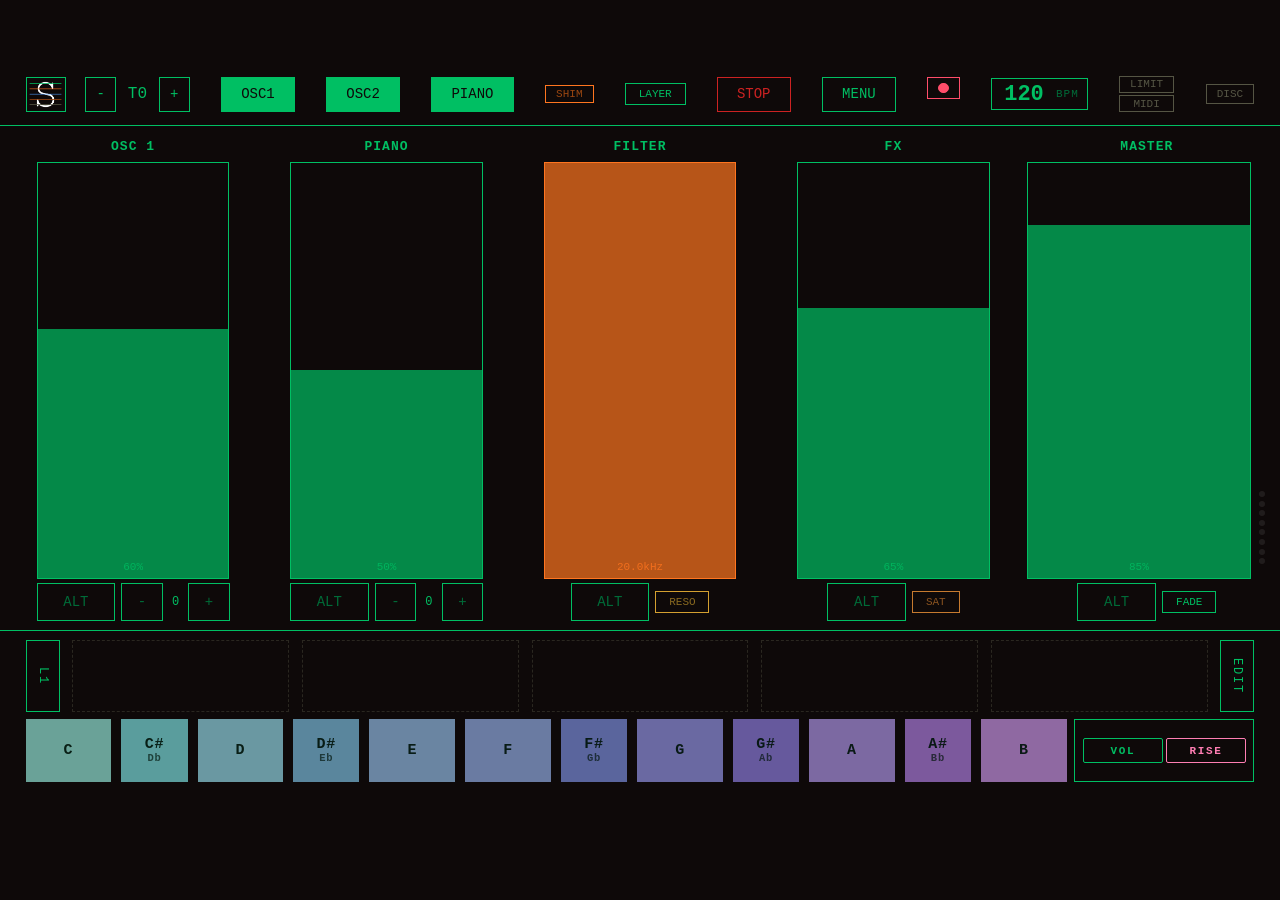
==== ui/index.html @ e4220923 "Code Review #8 marathon: stability, MIDI, LAYER, drone-rip, polish ~95% of the Code Review #8 punchl" ====
<!DOCTYPE html>
<html lang="en">
<head>
    <meta charset="UTF-8">
    <meta name="viewport" content="width=device-width, initial-scale=1.0, user-scalable=no, viewport-fit=cover">
    <title>Stave Synth</title>
    <link rel="icon" type="image/png" href="logo.png">
    <!-- PWA: install to home screen for fullscreen app-like launch -->
    <meta name="apple-mobile-web-app-capable" content="yes">
    <meta name="apple-mobile-web-app-status-bar-style" content="black-translucent">
    <meta name="mobile-web-app-capable" content="yes">
    <meta name="theme-color" content="#000000">
    <link rel="manifest" href="manifest.json">
    <link rel="apple-touch-icon" href="logo.png">
    <!-- Keep style.css and script.js cache-bust versions in sync -->
    <link rel="stylesheet" href="style.css?v=177">
</head>
<body>
    <div id="app">
        <!-- Top Bar -->
        <div id="top-bar">
            <div id="transpose-controls">
                <div class="ctrl-btn" id="logo-btn"></div>
                <button id="transpose-down" class="ctrl-btn">-</button>
                <span id="transpose-display">T0</span>
                <button id="transpose-up" class="ctrl-btn">+</button>
            </div>
            <button id="osc1-btn" class="ctrl-btn toggle-btn active">OSC1</button>
            <button id="osc2-btn" class="ctrl-btn toggle-btn active">OSC2</button>
            <button id="piano-btn" class="ctrl-btn toggle-btn active">PIANO</button>
            <div id="shim-frz-stack">
                <button id="shimmer-btn" class="ctrl-btn ctrl-btn-sm">SHIM</button>
                <button id="freeze-btn" class="ctrl-btn ctrl-btn-sm hidden">FRZ</button>
            </div>
            <button id="layer-btn" class="ctrl-btn ctrl-btn-sm">LAYER</button>
            <button id="panic-btn" class="ctrl-btn panic-btn">STOP</button>
            <button id="menu-btn" class="ctrl-btn">MENU</button>
            <div id="record-box">
                <button id="record-btn" class="ctrl-btn ctrl-btn-sm" title="Record master output">
                    <span class="rec-dot"></span>
                </button>
                <span id="rec-time" class="rec-time"></span>
            </div>
            <div id="tempo-box">
                <span id="bpm-val" title="Tap or drag vertically">120</span>
                <span class="tempo-unit">BPM</span>
            </div>
            <div id="limit-midi-stack">
                <div id="clip-indicator">LIMIT</div>
                <div id="midi-indicator">MIDI</div>
            </div>
            <div id="status-indicator" class="disconnected">DISC</div>
            <div id="output-menu" class="hidden"></div>
        </div>

        <!-- Fader Area -->
        <div id="fader-area">
            <div class="fader-column" data-id="0">
                <div class="fader-label">OSC 1</div>
                <div class="fader-track">
                    <div class="fader-fill"></div>
                    <div class="fader-value">60%</div>
                </div>
                <div class="fader-bottom-row">
                    <button class="alt-btn" data-id="0">ALT</button>
                    <div class="octave-controls" data-inst="pad">
                        <button class="oct-btn oct-down" data-inst="pad">-</button>
                        <span class="oct-display" data-inst="pad">0</span>
                        <button class="oct-btn oct-up" data-inst="pad">+</button>
                    </div>
                </div>
            </div>

            <div class="fader-column" data-id="1">
                <div class="fader-label">PIANO</div>
                <div class="fader-track">
                    <div class="fader-fill"></div>
                    <div class="fader-value">50%</div>
                </div>
                <div class="fader-bottom-row">
                    <button class="alt-btn" data-id="1">ALT</button>
                    <div class="octave-controls" data-inst="piano">
                        <button class="oct-btn oct-down" data-inst="piano">-</button>
                        <span class="oct-display" data-inst="piano">0</span>
                        <button class="oct-btn oct-up" data-inst="piano">+</button>
                    </div>
                </div>
            </div>

            <div class="fader-column" data-id="2">
                <div class="fader-label">FILTER</div>
                <div class="fader-track">
                    <div class="fader-fill"></div>
                    <div class="fader-value">20kHz</div>
                </div>
                <div class="fader-bottom-row">
                    <button class="alt-btn" data-id="2">ALT</button>
                    <button id="res-btn" class="ctrl-btn ctrl-btn-sm">RESO</button>
                    <button id="shim-oct-btn" class="ctrl-btn ctrl-btn-sm hidden">+12</button>
                </div>
            </div>

            <div class="fader-column" data-id="3">
                <div class="fader-label">FX</div>
                <div class="fader-track">
                    <div class="fader-fill"></div>
                    <div class="fader-value">65%</div>
                </div>
                <div class="fader-bottom-row">
                    <button class="alt-btn" data-id="3">ALT</button>
                    <button id="sat-btn" class="ctrl-btn ctrl-btn-sm">SAT</button>
                </div>
            </div>

            <div class="fader-column" data-id="4">
                <div class="fader-label">MASTER</div>
                <div class="fader-row">
                    <div class="fader-track">
                        <div class="fader-fill"></div>
                        <div class="fader-value">85%</div>
                    </div>
                    <div class="level-dots">
                        <div class="level-dot" data-dot="7"></div>
                        <div class="level-dot" data-dot="6"></div>
                        <div class="level-dot" data-dot="5"></div>
                        <div class="level-dot" data-dot="4"></div>
                        <div class="level-dot" data-dot="3"></div>
                        <div class="level-dot" data-dot="2"></div>
                        <div class="level-dot" data-dot="1"></div>
                        <div class="level-dot" data-dot="0"></div>
                    </div>
                </div>
                <div class="fader-bottom-row">
                    <button class="alt-btn" data-id="4">ALT</button>
                    <button id="fade-btn" class="ctrl-btn ctrl-btn-sm">FADE</button>
                </div>
            </div>
        </div>

        <!-- LAYER (split) panel — folds down over the preset row when LAYER btn pressed -->
        <div id="layer-panel" class="layer-panel hidden">
            <div class="layer-panel-header">
                <button id="layer-enable-btn" class="ctrl-btn ctrl-btn-sm layer-enable-btn">LAYER ON</button>
                <span class="layer-help">Tap LEARN then play a key to set that source's nearest edge. Drag bar edges to set range. Drag center to move whole range. xfade slider widens the soft tail.</span>
                <button id="layer-reset-btn" class="ctrl-btn ctrl-btn-sm">RESET</button>
            </div>
            <div class="layer-keyboard-row">
                <div id="layer-ruler" class="layer-ruler"></div>
                <div id="layer-live" class="layer-live"></div>
            </div>
            <div id="layer-bars">
                <!-- 4 source bars injected by script.js -->
            </div>
        </div>

        <!-- Preset Area -->
        <div id="preset-area">
            <div class="preset-row">
                <button id="preset-layer-btn" class="ctrl-btn">L1</button>
                <button class="preset-btn empty" data-pos="0" data-slot="0" style="--preset-color: #00D4AA"><span class="preset-label"></span></button>
                <button class="preset-btn empty" data-pos="1" data-slot="1" style="--preset-color: #FFB020"><span class="preset-label"></span></button>
                <button class="preset-btn empty" data-pos="2" data-slot="2" style="--preset-color: #B06EFF"><span class="preset-label"></span></button>
                <button class="preset-btn empty" data-pos="3" data-slot="3" style="--preset-color: #FF4D6A"><span class="preset-label"></span></button>
                <button class="preset-btn empty" data-pos="4" data-slot="4" style="--preset-color: #4D9EFF"><span class="preset-label"></span></button>
                <button id="preset-edit-btn" class="ctrl-btn">EDIT</button>
            </div>
            <div id="macro-row" class="hidden">
                <button id="macro-layer-btn" class="ctrl-btn">A</button>
                <div class="macro-slot" data-macro="0" style="--macro-color: #00D4AA">
                    <div class="macro-fill"></div>
                    <span class="macro-label">MACRO 1</span>
                    <span class="macro-count">0</span>
                    <button class="macro-bipolar-btn" title="Toggle bipolar">↔</button>
                </div>
                <div class="macro-slot" data-macro="1" style="--macro-color: #FFB020">
                    <div class="macro-fill"></div>
                    <span class="macro-label">MACRO 2</span>
                    <span class="macro-count">0</span>
                    <button class="macro-bipolar-btn" title="Toggle bipolar">↔</button>
                </div>
                <div class="macro-slot" data-macro="2" style="--macro-color: #B06EFF">
                    <div class="macro-fill"></div>
                    <span class="macro-label">MACRO 3</span>
                    <span class="macro-count">0</span>
                    <button class="macro-bipolar-btn" title="Toggle bipolar">↔</button>
                </div>
                <div class="macro-slot" data-macro="3" style="--macro-color: #FF4D6A">
                    <div class="macro-fill"></div>
                    <span class="macro-label">MACRO 4</span>
                    <span class="macro-count">0</span>
                    <button class="macro-bipolar-btn" title="Toggle bipolar">↔</button>
                </div>
                <button id="macro-clear-btn" class="ctrl-btn">CLEAR</button>
                <button id="macro-edit-btn" class="ctrl-btn">EDIT</button>
            </div>
            <div id="pad-player">
                <div class="pad-keys">
                    <!-- Cool gradient: pastel teal → blue → purple across the octave. -->
                    <button class="pad-key" data-note="60" style="--key-hue: 170"><span class="pk-main">C</span></button>
                    <button class="pad-key sharp" data-note="61" style="--key-hue: 180"><span class="pk-main">C#</span><span class="pk-alt">Db</span></button>
                    <button class="pad-key" data-note="62" style="--key-hue: 190"><span class="pk-main">D</span></button>
                    <button class="pad-key sharp" data-note="63" style="--key-hue: 200"><span class="pk-main">D#</span><span class="pk-alt">Eb</span></button>
                    <button class="pad-key" data-note="64" style="--key-hue: 210"><span class="pk-main">E</span></button>
                    <button class="pad-key" data-note="65" style="--key-hue: 220"><span class="pk-main">F</span></button>
                    <button class="pad-key sharp" data-note="66" style="--key-hue: 230"><span class="pk-main">F#</span><span class="pk-alt">Gb</span></button>
                    <button class="pad-key" data-note="67" style="--key-hue: 240"><span class="pk-main">G</span></button>
                    <button class="pad-key sharp" data-note="68" style="--key-hue: 250"><span class="pk-main">G#</span><span class="pk-alt">Ab</span></button>
                    <button class="pad-key" data-note="69" style="--key-hue: 260"><span class="pk-main">A</span></button>
                    <button class="pad-key sharp" data-note="70" style="--key-hue: 270"><span class="pk-main">A#</span><span class="pk-alt">Bb</span></button>
                    <button class="pad-key" data-note="71" style="--key-hue: 280"><span class="pk-main">B</span></button>
                </div>
                <div class="pad-vol-wrap" data-state="buttons">
                    <div class="pad-vol-buttons">
                        <button class="pad-mode-btn" data-mode="vol">VOL</button>
                        <button class="pad-mode-btn pad-rise-btn" data-mode="rise">RISE</button>
                    </div>
                    <div class="pad-vol-view pad-vol-only">
                        <button class="pad-mode-back" data-back="vol" title="Back">×</button>
                        <span class="pad-vol-label">VOL</span>
                        <input type="range" id="pad-vol" min="0" max="100" value="100">
                    </div>
                    <div class="pad-vol-view pad-rise-only">
                        <button class="pad-mode-back" data-back="rise" title="Back">×</button>
                        <span class="pad-vol-label pad-rise-label">RISE</span>
                        <input type="range" id="pad-rise-secs" min="10" max="150" value="50">
                        <span class="pad-rise-value">5.0s</span>
                    </div>
                </div>
            </div>
        </div>

        <!-- Preset action popup (rename/rearrange/delete/cancel) -->
        <div id="preset-action-popup" class="hidden">
            <button class="preset-action" data-action="rename">RENAME</button>
            <button class="preset-action" data-action="rearrange">REARRANGE</button>
            <button class="preset-action" data-action="delete">DELETE</button>
            <button class="preset-action" data-action="cancel">CANCEL</button>
        </div>

        <!-- Label picker modal: on-screen keyboard with predictive text -->
        <div id="label-picker-modal" class="hidden">
            <div id="label-picker-box">
                <div class="label-picker-header">
                    RENAME PRESET
                    <button id="label-picker-close" class="ctrl-btn">X</button>
                </div>
                <div id="label-input-display">
                    <span id="label-input-text"></span><span id="label-input-caret">_</span>
                </div>
                <div id="label-suggestions"></div>
                <div id="label-keyboard">
                    <div class="kb-row kb-row-num">
                        <button class="kb-key" data-key="1">1</button>
                        <button class="kb-key" data-key="2">2</button>
                        <button class="kb-key" data-key="3">3</button>
                        <button class="kb-key" data-key="4">4</button>
                        <button class="kb-key" data-key="5">5</button>
                        <button class="kb-key" data-key="6">6</button>
                        <button class="kb-key" data-key="7">7</button>
                        <button class="kb-key" data-key="8">8</button>
                        <button class="kb-key" data-key="9">9</button>
                        <button class="kb-key" data-key="0">0</button>
                    </div>
                    <div class="kb-row">
                        <button class="kb-key" data-key="Q">Q</button>
                        <button class="kb-key" data-key="W">W</button>
                        <button class="kb-key" data-key="E">E</button>
                        <button class="kb-key" data-key="R">R</button>
                        <button class="kb-key" data-key="T">T</button>
                        <button class="kb-key" data-key="Y">Y</button>
                        <button class="kb-key" data-key="U">U</button>
                        <button class="kb-key" data-key="I">I</button>
                        <button class="kb-key" data-key="O">O</button>
                        <button class="kb-key" data-key="P">P</button>
                    </div>
                    <div class="kb-row kb-row-home">
                        <button class="kb-key" data-key="A">A</button>
                        <button class="kb-key" data-key="S">S</button>
                        <button class="kb-key" data-key="D">D</button>
                        <button class="kb-key" data-key="F">F</button>
                        <button class="kb-key" data-key="G">G</button>
                        <button class="kb-key" data-key="H">H</button>
                        <button class="kb-key" data-key="J">J</button>
                        <button class="kb-key" data-key="K">K</button>
                        <button class="kb-key" data-key="L">L</button>
                    </div>
                    <div class="kb-row">
                        <button class="kb-key" data-key="Z">Z</button>
                        <button class="kb-key" data-key="X">X</button>
                        <button class="kb-key" data-key="C">C</button>
                        <button class="kb-key" data-key="V">V</button>
                        <button class="kb-key" data-key="B">B</button>
                        <button class="kb-key" data-key="N">N</button>
                        <button class="kb-key" data-key="M">M</button>
                        <button class="kb-key kb-wide" data-action="backspace">&larr;</button>
                    </div>
                    <div class="kb-row kb-row-bottom">
                        <button class="kb-key kb-wide" data-action="clear">CLEAR</button>
                        <button class="kb-key kb-space" data-key=" ">SPACE</button>
                        <button class="kb-key kb-wide kb-done" data-action="done">DONE</button>
                    </div>
                </div>
            </div>
        </div>

        <!-- Settings Modal -->
        <div id="settings-modal" class="hidden">
            <div id="settings-box">
                <div id="settings-header">
                    <button class="settings-tab active" data-tab="osc">OSC</button>
                    <button class="settings-tab" data-tab="reverb">REVERB</button>
                    <button class="settings-tab" data-tab="motion">MOTION</button>
                    <button class="settings-tab" data-tab="instrument">PIANO/ORGAN</button>
                    <button class="settings-tab" data-tab="record">RECORD</button>
                    <button class="settings-tab" data-tab="global">GLOBAL</button>
                    <button class="settings-tab" data-tab="bank">BANK</button>
                    <button id="settings-close" class="ctrl-btn">X</button>
                </div>
                <div id="settings-content">
                    <!-- BANK Tab — setlist save/recall (renamed from LINK) -->
                    <div class="settings-panel" data-panel="bank">
                        <div class="setting-section">SETLIST</div>
                        <div class="help-text">Save the current 10-preset bank as a named setlist. Loading replaces all 10 preset slots with the setlist's saved bank.</div>
                        <div class="setting-row setlist-row">
                            <select id="setlist-select" class="setting-select compact-select"></select>
                            <input type="text" id="setlist-name" class="setlist-name-input" maxlength="24" placeholder="Setlist name…">
                            <button id="setlist-save-btn" class="ctrl-btn">SAVE</button>
                            <button id="setlist-load-btn" class="ctrl-btn">LOAD</button>
                        </div>
                    </div>

                    <!-- OSC Tab — two columns (OSC 1 / OSC 2), mirrors MOTION's layout -->
                    <div class="settings-panel active" data-panel="osc">
                        <div class="osc-title-bar">
                            <div class="osc-title-side osc-title-left">OSC 1</div>
                            <label class="osc-link-pill-wrap" title="Link OSC 2 to OSC 1">
                                <input type="checkbox" class="setting-checkbox" data-section="synth_pad" data-param="osc_levels_linked">
                                <span class="osc-link-pill"><span class="link-word">LINK</span></span>
                            </label>
                            <div class="osc-title-side osc-title-right">OSC 2</div>
                        </div>
                        <div class="osc-dual">
                            <div class="osc-col">
                                <div class="setting-section">TONE</div>
                                <div class="setting-row">
                                    <span class="setting-label">Trim</span>
                                    <input type="range" class="setting-slider" data-section="synth_pad" data-param="osc1_max" min="0" max="100" value="100">
                                    <span class="setting-value">100%</span>
                                </div>
                                <div class="setting-row">
                                    <span class="setting-label">Wave</span>
                                    <select class="setting-select" data-section="synth_pad" data-param="osc1_waveform">
                                        <option value="sine" selected>Sine</option>
                                        <option value="square">Square</option>
                                        <option value="saw">Sawtooth</option>
                                        <option value="triangle">Triangle</option>
                                        <option value="saturated">Saturated</option>
                                    </select>
                                </div>
                                <div class="setting-row">
                                    <span class="setting-label">Pan</span>
                                    <input type="range" class="setting-slider" data-section="synth_pad" data-param="osc1_pan" min="-100" max="100" value="0">
                                    <span class="setting-value">C</span>
                                </div>

                                <div class="setting-section">ENVELOPE</div>
                                <div class="adsr-block">
                                    <svg class="adsr-curve" viewBox="0 0 200 60" preserveAspectRatio="none">
                                        <polyline id="adsr-path-osc1" points="0,60 40,2 80,15 140,15 200,60" />
                                    </svg>
                                    <div class="knob-row knob-row-tight">
                                        <div class="knob">
                                            <div class="knob-label">ATTACK</div>
                                            <div class="knob-dial"><div class="knob-indicator"></div></div>
                                            <input type="range" class="setting-slider knob-slider" data-section="synth_pad" data-param="adsr_osc1.attack_ms" min="0" max="1000" value="200">
                                            <span class="setting-value">200ms</span>
                                        </div>
                                        <div class="knob">
                                            <div class="knob-label">DECAY</div>
                                            <div class="knob-dial"><div class="knob-indicator"></div></div>
                                            <input type="range" class="setting-slider knob-slider" data-section="synth_pad" data-param="adsr_osc1.decay_ms" min="0" max="2000" value="1500">
                                            <span class="setting-value">1500ms</span>
                                        </div>
                                        <div class="knob">
                                            <div class="knob-label">SUSTAIN</div>
                                            <div class="knob-dial"><div class="knob-indicator"></div></div>
                                            <input type="range" class="setting-slider knob-slider" data-section="synth_pad" data-param="adsr_osc1.sustain_percent" min="0" max="100" value="80">
                                            <span class="setting-value">80%</span>
                                        </div>
                                        <div class="knob">
                                            <div class="knob-label">RELEASE</div>
                                            <div class="knob-dial"><div class="knob-indicator"></div></div>
                                            <input type="range" class="setting-slider knob-slider" data-section="synth_pad" data-param="adsr_osc1.release_ms" min="0" max="3000" value="500">
                                            <span class="setting-value">500ms</span>
                                        </div>
                                    </div>
                                </div>

                                <div class="setting-section">FILTER</div>
                                <div class="setting-row setting-row-checkbox">
                                    <label class="setting-checkbox-label">
                                        <input type="checkbox" class="setting-checkbox" data-section="synth_pad" data-param="osc1_filter_enabled" checked>
                                        <span>Use shared filter (LINK tab)</span>
                                    </label>
                                </div>
                                <div class="setting-row indep-filter-row" id="osc1-indep-filter" style="display:none">
                                    <span class="setting-label">Cutoff (Hz)</span>
                                    <input type="range" class="setting-slider" data-section="synth_pad" data-param="osc1_indep_cutoff" min="0" max="1000" value="1000" data-hz-min="20" data-hz-max="20000">
                                    <span class="setting-value">20kHz</span>
                                </div>

                                <div class="setting-section">REVERB</div>
                                <div class="setting-row">
                                    <span class="setting-label">Send</span>
                                    <input type="range" class="setting-slider" data-section="synth_pad" data-param="osc1_reverb_send" min="0" max="100" value="100">
                                    <span class="setting-value">100%</span>
                                </div>
                                <div class="setting-row setting-row-checkbox">
                                    <label class="setting-checkbox-label">
                                        <input type="checkbox" class="setting-checkbox" data-section="synth_pad" data-param="osc1_fx_bypass">
                                        <span>FX Bypass</span>
                                    </label>
                                </div>

                                <div class="setting-section lfo-recv-section">LFO RECV</div>
                                <div class="setting-row setting-row-checkbox">
                                    <label class="setting-checkbox-label">
                                        <input type="checkbox" class="setting-checkbox" data-section="synth_pad" data-param="osc1_recv_lfo1" checked>
                                        <span>← LFO 1</span>
                                    </label>
                                </div>
                                <div class="setting-row setting-row-checkbox">
                                    <label class="setting-checkbox-label">
                                        <input type="checkbox" class="setting-checkbox" data-section="synth_pad" data-param="osc1_recv_lfo2" checked>
                                        <span>← LFO 2</span>
                                    </label>
                                </div>
                            </div>

                            <div class="osc-col">
                                <div class="setting-section">TONE</div>
                                <div class="setting-row">
                                    <span class="setting-label">Trim</span>
                                    <input type="range" class="setting-slider" data-section="synth_pad" data-param="osc2_max" min="0" max="100" value="100">
                                    <span class="setting-value">100%</span>
                                </div>
                                <div class="setting-row">
                                    <span class="setting-label">Wave</span>
                                    <select class="setting-select" data-section="synth_pad" data-param="osc2_waveform">
                                        <option value="sine">Sine</option>
                                        <option value="square" selected>Square</option>
                                        <option value="saw">Sawtooth</option>
                                        <option value="triangle">Triangle</option>
                                        <option value="saturated">Saturated</option>
                                    </select>
                                </div>
                                <div class="setting-row">
                                    <span class="setting-label">Pan</span>
                                    <input type="range" class="setting-slider" data-section="synth_pad" data-param="osc2_pan" min="-100" max="100" value="0">
                                    <span class="setting-value">C</span>
                                </div>

                                <div class="setting-section">ENVELOPE</div>
                                <div class="adsr-block">
                                    <svg class="adsr-curve" viewBox="0 0 200 60" preserveAspectRatio="none">
                                        <polyline id="adsr-path-osc2" points="0,60 40,2 80,15 140,15 200,60" />
                                    </svg>
                                    <div class="knob-row knob-row-tight">
                                        <div class="knob">
                                            <div class="knob-label">ATTACK</div>
                                            <div class="knob-dial"><div class="knob-indicator"></div></div>
                                            <input type="range" class="setting-slider knob-slider" data-section="synth_pad" data-param="adsr_osc2.attack_ms" min="0" max="1000" value="200">
                                            <span class="setting-value">200ms</span>
                                        </div>
                                        <div class="knob">
                                            <div class="knob-label">DECAY</div>
                                            <div class="knob-dial"><div class="knob-indicator"></div></div>
                                            <input type="range" class="setting-slider knob-slider" data-section="synth_pad" data-param="adsr_osc2.decay_ms" min="0" max="2000" value="1500">
                                            <span class="setting-value">1500ms</span>
                                        </div>
                                        <div class="knob">
                                            <div class="knob-label">SUSTAIN</div>
                                            <div class="knob-dial"><div class="knob-indicator"></div></div>
                                            <input type="range" class="setting-slider knob-slider" data-section="synth_pad" data-param="adsr_osc2.sustain_percent" min="0" max="100" value="80">
                                            <span class="setting-value">80%</span>
                                        </div>
                                        <div class="knob">
                                            <div class="knob-label">RELEASE</div>
                                            <div class="knob-dial"><div class="knob-indicator"></div></div>
                                            <input type="range" class="setting-slider knob-slider" data-section="synth_pad" data-param="adsr_osc2.release_ms" min="0" max="3000" value="500">
                                            <span class="setting-value">500ms</span>
                                        </div>
                                    </div>
                                </div>

                                <div class="setting-section">FILTER</div>
                                <div class="setting-row setting-row-checkbox">
                                    <label class="setting-checkbox-label">
                                        <input type="checkbox" class="setting-checkbox" data-section="synth_pad" data-param="osc2_filter_enabled" checked>
                                        <span>Use shared filter (LINK tab)</span>
                                    </label>
                                </div>
                                <div class="setting-row indep-filter-row" id="osc2-indep-filter" style="display:none">
                                    <span class="setting-label">Cutoff (Hz)</span>
                                    <input type="range" class="setting-slider" data-section="synth_pad" data-param="osc2_indep_cutoff" min="0" max="1000" value="1000" data-hz-min="20" data-hz-max="20000">
                                    <span class="setting-value">20kHz</span>
                                </div>

                                <div class="setting-section">REVERB</div>
                                <div class="setting-row">
                                    <span class="setting-label">Send</span>
                                    <input type="range" class="setting-slider" data-section="synth_pad" data-param="osc2_reverb_send" min="0" max="100" value="100">
                                    <span class="setting-value">100%</span>
                                </div>
                                <div class="setting-row setting-row-checkbox">
                                    <label class="setting-checkbox-label">
                                        <input type="checkbox" class="setting-checkbox" data-section="synth_pad" data-param="osc2_fx_bypass">
                                        <span>FX Bypass</span>
                                    </label>
                                </div>

                                <div class="setting-section lfo-recv-section">LFO RECV</div>
                                <div class="setting-row setting-row-checkbox">
                                    <label class="setting-checkbox-label">
                                        <input type="checkbox" class="setting-checkbox" data-section="synth_pad" data-param="osc2_recv_lfo1" checked>
                                        <span>← LFO 1</span>
                                    </label>
                                </div>
                                <div class="setting-row setting-row-checkbox">
                                    <label class="setting-checkbox-label">
                                        <input type="checkbox" class="setting-checkbox" data-section="synth_pad" data-param="osc2_recv_lfo2" checked>
                                        <span>← LFO 2</span>
                                    </label>
                                </div>
                            </div>
                        </div>

                        <!-- Compact shared strip — both OSCs receive these. -->
                        <div class="osc-shared-strip">
                            <div class="shared-block">
                                <div class="shared-label">UNISON</div>
                                <div class="shared-row">
                                    <span class="shared-mini">V</span>
                                    <input type="range" class="setting-slider mini-slider" data-section="synth_pad" data-param="unison_voices" min="1" max="5" value="1">
                                    <span class="setting-value mini-val">3</span>
                                    <span class="shared-mini">D</span>
                                    <input type="range" class="setting-slider mini-slider" data-section="synth_pad" data-param="unison_detune" min="0" max="100" value="50">
                                    <span class="setting-value mini-val">0.05</span>
                                </div>
                            </div>
                            <div class="shared-block">
                                <div class="shared-label">STEREO</div>
                                <div class="shared-row">
                                    <label class="setting-checkbox-label">
                                        <input type="checkbox" class="setting-checkbox" data-section="synth_pad" data-param="osc_hard_pan">
                                        <span>WIDE</span>
                                    </label>
                                    <span class="shared-mini">Haas</span>
                                    <select class="setting-select compact-select" data-section="synth_pad" data-param="haas_delay_ms">
                                        <option value="15">15</option>
                                        <option value="20" selected>20</option>
                                        <option value="40">40</option>
                                    </select>
                                </div>
                            </div>
                            <div class="shared-block shared-filter-block">
                                <div class="shared-label">SHARED FILTER</div>
                                <div class="shared-row">
                                    <select class="setting-select compact-select" data-section="synth_pad" data-param="filter_slope">
                                        <option value="12" selected>12dB</option>
                                        <option value="24">24dB</option>
                                    </select>
                                    <div class="lh-stack">
                                        <div class="lh-track">
                                            <span class="lh-tag lh-tag-l">L</span>
                                            <input type="range" class="setting-slider lh-slider lh-l" data-section="synth_pad" data-param="filter_range_min" min="0" max="1000" value="500" data-hz-min="20" data-hz-max="2000">
                                            <span class="setting-value mini-val lh-val">150</span>
                                        </div>
                                        <div class="lh-track">
                                            <span class="lh-tag lh-tag-h">H</span>
                                            <input type="range" class="setting-slider lh-slider lh-h" data-section="synth_pad" data-param="filter_range_max" min="0" max="1000" value="1000" data-hz-min="1000" data-hz-max="20000">
                                            <span class="setting-value mini-val lh-val">20kHz</span>
                                        </div>
                                    </div>
                                </div>
                            </div>
                        </div>
                    </div>

                    <!-- Instrument Tab — combined PIANO + ORGAN with subtabs -->
                    <div class="settings-panel" data-panel="instrument">
                        <div class="instrument-subtab-strip">
                            <button class="instrument-subtab-btn active" data-subtab="piano">PIANO</button>
                            <button class="instrument-subtab-btn" data-subtab="organ">ORGAN</button>
                        </div>
                        <div class="instrument-subpanel active" data-subpanel="piano">
                        <div class="setting-section">PIANO</div>
                        <div class="setting-row sound-voicing-row">
                            <span class="setting-label sv-label">Soundfont</span>
                            <select class="setting-select sv-select" data-section="piano" data-param="soundfont" id="piano-soundfont-select">
                                <!-- populated from soundfonts_available on state load -->
                            </select>
                            <span class="setting-label sv-label">Voicing</span>
                            <select class="setting-select sv-select" data-section="piano" data-param="voicing">
                                <option value="acoustic">Acoustic</option>
                                <option value="bright">Bright</option>
                                <option value="mellow">Mellow</option>
                                <option value="warm">Warm</option>
                                <option value="dark">Dark</option>
                                <option value="vintage">Vintage</option>
                                <option value="stage">Stage</option>
                            </select>
                        </div>
                        <div class="setting-section">EQ &amp; COMPRESSOR</div>
                        <div class="setting-row">
                            <span class="setting-label">Low Cut (Hz)</span>
                            <input type="range" class="setting-slider" data-section="piano" data-param="filter_lowcut_hz" min="0" max="1000" value="0" data-hz-min="20" data-hz-max="2000">
                            <span class="setting-value">20Hz</span>
                        </div>
                        <div class="setting-row">
                            <span class="setting-label">High Cut (Hz)</span>
                            <input type="range" class="setting-slider" data-section="piano" data-param="filter_highcut_hz" min="0" max="1000" value="1000" data-hz-min="200" data-hz-max="20000">
                            <span class="setting-value">20kHz</span>
                        </div>
                        <!-- Graphic EQ (left) + Compressor (right). 3 editable bands expose
                             body/mud/presence; band 4 (air shelf) is locked to voicing. -->
                        <div class="piano-eq-comp-wrap">
                            <div class="piano-geq-col">
                                <div class="piano-geq-header">
                                    <div class="eq-node-selector">
                                        <button type="button" class="eq-node-pill active" data-node="0">1</button>
                                        <button type="button" class="eq-node-pill" data-node="1">2</button>
                                        <button type="button" class="eq-node-pill" data-node="2">3</button>
                                        <button type="button" class="eq-node-pill" data-node="3">4</button>
                                    </div>
                                    <button type="button" class="eq-reset-btn" id="piano-eq-reset" title="Reset all 4 bands to flat defaults (100Hz / 1kHz / 4kHz / 10kHz)">RESET</button>
                                </div>
                                <svg id="piano-eq-graph" class="piano-eq-graph" viewBox="0 0 400 160" preserveAspectRatio="none">
                                    <g class="geq-grid"></g>
                                    <path class="geq-curve" d=""></path>
                                    <g class="geq-nodes"></g>
                                </svg>
                                <!-- Shared FREQ/GAIN/Q knob triplet. Only the row
                                     for the selected node is displayed. -->
                                <div class="piano-eq-knob-group" data-band-group="0">
                                    <div class="knob-row knob-row-tight">
                                        <div class="knob">
                                            <div class="knob-label">FREQ</div>
                                            <div class="knob-dial"><div class="knob-indicator"></div></div>
                                            <input type="range" class="setting-slider knob-slider" data-section="piano" data-param="eq_band0_freq" min="0" max="1000" value="233" data-hz-min="20" data-hz-max="20000">
                                            <span class="setting-value">100Hz</span>
                                        </div>
                                        <div class="knob">
                                            <div class="knob-label">GAIN</div>
                                            <div class="knob-dial"><div class="knob-indicator"></div></div>
                                            <input type="range" class="setting-slider knob-slider" data-section="piano" data-param="eq_band0_gain" min="-120" max="120" value="0">
                                            <span class="setting-value">0dB</span>
                                        </div>
                                        <div class="knob">
                                            <div class="knob-label">Q</div>
                                            <div class="knob-dial"><div class="knob-indicator"></div></div>
                                            <input type="range" class="setting-slider knob-slider" data-section="piano" data-param="eq_band0_q" min="0.2" max="4" step="0.1" value="0.8">
                                            <span class="setting-value">0.8</span>
                                        </div>
                                    </div>
                                </div>
                                <div class="piano-eq-knob-group" data-band-group="1" style="display:none">
                                    <div class="knob-row knob-row-tight">
                                        <div class="knob">
                                            <div class="knob-label">FREQ</div>
                                            <div class="knob-dial"><div class="knob-indicator"></div></div>
                                            <input type="range" class="setting-slider knob-slider" data-section="piano" data-param="eq_band1_freq" min="0" max="1000" value="566" data-hz-min="20" data-hz-max="20000">
                                            <span class="setting-value">1.0kHz</span>
                                        </div>
                                        <div class="knob">
                                            <div class="knob-label">GAIN</div>
                                            <div class="knob-dial"><div class="knob-indicator"></div></div>
                                            <input type="range" class="setting-slider knob-slider" data-section="piano" data-param="eq_band1_gain" min="-120" max="120" value="0">
                                            <span class="setting-value">0dB</span>
                                        </div>
                                        <div class="knob">
                                            <div class="knob-label">Q</div>
                                            <div class="knob-dial"><div class="knob-indicator"></div></div>
                                            <input type="range" class="setting-slider knob-slider" data-section="piano" data-param="eq_band1_q" min="0.2" max="4" step="0.1" value="0.8">
                                            <span class="setting-value">0.8</span>
                                        </div>
                                    </div>
                                </div>
                                <div class="piano-eq-knob-group" data-band-group="2" style="display:none">
                                    <div class="knob-row knob-row-tight">
                                        <div class="knob">
                                            <div class="knob-label">FREQ</div>
                                            <div class="knob-dial"><div class="knob-indicator"></div></div>
                                            <input type="range" class="setting-slider knob-slider" data-section="piano" data-param="eq_band2_freq" min="0" max="1000" value="767" data-hz-min="20" data-hz-max="20000">
                                            <span class="setting-value">4.0kHz</span>
                                        </div>
                                        <div class="knob">
                                            <div class="knob-label">GAIN</div>
                                            <div class="knob-dial"><div class="knob-indicator"></div></div>
                                            <input type="range" class="setting-slider knob-slider" data-section="piano" data-param="eq_band2_gain" min="-120" max="120" value="0">
                                            <span class="setting-value">0dB</span>
                                        </div>
                                        <div class="knob">
                                            <div class="knob-label">Q</div>
                                            <div class="knob-dial"><div class="knob-indicator"></div></div>
                                            <input type="range" class="setting-slider knob-slider" data-section="piano" data-param="eq_band2_q" min="0.2" max="4" step="0.1" value="0.8">
                                            <span class="setting-value">0.8</span>
                                        </div>
                                    </div>
                                </div>
                                <div class="piano-eq-knob-group" data-band-group="3" style="display:none">
                                    <div class="knob-row knob-row-tight">
                                        <div class="knob">
                                            <div class="knob-label">FREQ</div>
                                            <div class="knob-dial"><div class="knob-indicator"></div></div>
                                            <input type="range" class="setting-slider knob-slider" data-section="piano" data-param="eq_band3_freq" min="0" max="1000" value="900" data-hz-min="20" data-hz-max="20000">
                                            <span class="setting-value">10kHz</span>
                                        </div>
                                        <div class="knob">
                                            <div class="knob-label">GAIN</div>
                                            <div class="knob-dial"><div class="knob-indicator"></div></div>
                                            <input type="range" class="setting-slider knob-slider" data-section="piano" data-param="eq_band3_gain" min="-120" max="120" value="0">
                                            <span class="setting-value">0dB</span>
                                        </div>
                                        <div class="knob">
                                            <div class="knob-label">Q</div>
                                            <div class="knob-dial"><div class="knob-indicator"></div></div>
                                            <input type="range" class="setting-slider knob-slider" data-section="piano" data-param="eq_band3_q" min="0.2" max="4" step="0.1" value="0.7">
                                            <span class="setting-value">0.7</span>
                                        </div>
                                    </div>
                                </div>
                            </div>
                            <div class="piano-comp-col">
                                <div class="piano-comp-header">
                                    <label class="setting-checkbox-label">
                                        <input type="checkbox" class="setting-checkbox" data-section="piano" data-param="comp_enabled">
                                        <span>COMPRESSOR</span>
                                    </label>
                                    <button class="ctrl-btn piano-perfect-btn" id="piano-comp-perfect" title="Apply the smooth optical-style preset (threshold/ratio/attack/release/knee all at musical defaults)">PERFECT</button>
                                </div>
                                <div class="piano-comp-grid">
                                    <div class="knob">
                                        <div class="knob-label">DRIVE</div>
                                        <div class="knob-dial"><div class="knob-indicator"></div></div>
                                        <input type="range" class="setting-slider knob-slider" data-section="piano" data-param="comp_drive_db" min="-12" max="12" value="0">
                                        <span class="setting-value">0dB</span>
                                    </div>
                                    <div class="knob">
                                        <div class="knob-label">THRESH</div>
                                        <div class="knob-dial"><div class="knob-indicator"></div></div>
                                        <input type="range" class="setting-slider knob-slider" data-section="piano" data-param="comp_threshold_db" min="-30" max="0" value="-20">
                                        <span class="setting-value">-20dB</span>
                                    </div>
                                    <div class="knob">
                                        <div class="knob-label">RATIO</div>
                                        <div class="knob-dial"><div class="knob-indicator"></div></div>
                                        <input type="range" class="setting-slider knob-slider" data-section="piano" data-param="comp_ratio" min="1" max="10" value="3" step="0.5">
                                        <span class="setting-value">3:1</span>
                                    </div>
                                    <div class="knob">
                                        <div class="knob-label">MAKEUP</div>
                                        <div class="knob-dial"><div class="knob-indicator"></div></div>
                                        <input type="range" class="setting-slider knob-slider" data-section="piano" data-param="comp_makeup_db" min="0" max="12" value="0">
                                        <span class="setting-value">0dB</span>
                                    </div>
                                    <div class="knob">
                                        <div class="knob-label">KNEE</div>
                                        <div class="knob-dial"><div class="knob-indicator"></div></div>
                                        <input type="range" class="setting-slider knob-slider" data-section="piano" data-param="comp_knee_db" min="0" max="24" value="12">
                                        <span class="setting-value">12dB</span>
                                    </div>
                                    <div class="knob">
                                        <div class="knob-label">MIX</div>
                                        <div class="knob-dial"><div class="knob-indicator"></div></div>
                                        <input type="range" class="setting-slider knob-slider" data-section="piano" data-param="comp_wet" min="0" max="100" value="100">
                                        <span class="setting-value">100%</span>
                                    </div>
                                </div>
                            </div>
                        </div>
                        <div class="setting-section">TONE FADER RANGE</div>
                        <div class="setting-row">
                            <span class="setting-label">Tone Fader Min (Hz)</span>
                            <input type="range" class="setting-slider" data-section="piano" data-param="tone_range_min" min="0" max="1000" value="500" data-hz-min="100" data-hz-max="2000">
                            <span class="setting-value">200Hz</span>
                        </div>
                        <div class="setting-row">
                            <span class="setting-label">Tone Fader Max (Hz)</span>
                            <input type="range" class="setting-slider" data-section="piano" data-param="tone_range_max" min="0" max="1000" value="1000" data-hz-min="1000" data-hz-max="20000">
                            <span class="setting-value">20kHz</span>
                        </div>
                        <div class="setting-row setting-row-checkbox">
                            <label class="setting-checkbox-label">
                                <input type="checkbox" class="setting-checkbox" data-section="piano" data-param="piano_room_enabled" checked>
                                <span>Piano Room Reverb</span>
                            </label>
                        </div>
                        <div class="setting-row">
                            <span class="setting-label">Reverb Dry/Wet</span>
                            <input type="range" class="setting-slider" data-section="piano" data-param="reverb_dry_wet" min="0" max="100" value="40">
                            <span class="setting-value">0.40</span>
                        </div>
                        <div class="setting-row setting-row-checkbox">
                            <label class="setting-checkbox-label">
                                <input type="checkbox" class="setting-checkbox" data-section="piano" data-param="vel_bright_enabled">
                                <span>Velocity Brightness</span>
                            </label>
                        </div>
                        <div class="setting-row">
                            <span class="setting-label">Vel Bright Amount</span>
                            <input type="range" class="setting-slider" data-section="piano" data-param="vel_bright_amount" min="0" max="100" value="50">
                            <span class="setting-value">0.50</span>
                        </div>
                        </div><!-- /piano subpanel -->

                        <div class="instrument-subpanel" data-subpanel="organ">
                        <div class="setting-section">ORGAN</div>
                        <div class="setting-section">FILTER</div>
                        <div class="setting-row setting-row-checkbox">
                            <label class="setting-checkbox-label">
                                <input type="checkbox" class="setting-checkbox" data-section="organ" data-param="shared_filter_enabled">
                                <span>Route through main filter</span>
                            </label>
                        </div>
                        <div class="two-col">
                            <div class="setting-row" id="organ-lowcut-row">
                                <span class="setting-label">Low Cut</span>
                                <input type="range" class="setting-slider" data-section="organ" data-param="filter_lowcut_hz" min="0" max="1000" value="500" data-hz-min="20" data-hz-max="500">
                                <span class="setting-value">40Hz</span>
                            </div>
                            <div class="setting-row" id="organ-highcut-row">
                                <span class="setting-label">High Cut</span>
                                <input type="range" class="setting-slider" data-section="organ" data-param="filter_highcut_hz" min="0" max="1000" value="800" data-hz-min="200" data-hz-max="12000">
                                <span class="setting-value">8kHz</span>
                            </div>
                        </div>

                        <div class="setting-section">TONE &amp; LESLIE</div>
                        <div class="organ-tone-row">
                            <div class="setting-row">
                                <span class="setting-label">Preset</span>
                                <select class="setting-select compact-select" data-section="organ" data-param="preset">
                                    <option value="mellow">Mellow</option>
                                    <option value="full">Full</option>
                                    <option value="gospel">Gospel</option>
                                    <option value="jazz">Jazz</option>
                                </select>
                            </div>
                            <div class="setting-row">
                                <span class="setting-label">Speed</span>
                                <select class="setting-select compact-select" data-section="organ" data-param="leslie_speed">
                                    <option value="slow">Slow</option>
                                    <option value="fast">Fast</option>
                                </select>
                            </div>
                            <div class="knob knob-small">
                                <div class="knob-label">DRIVE</div>
                                <div class="knob-dial"><div class="knob-indicator"></div></div>
                                <input type="range" class="setting-slider knob-slider" data-section="organ" data-param="drive" min="0" max="100" value="15">
                                <span class="setting-value">15%</span>
                            </div>
                            <div class="knob knob-small">
                                <div class="knob-label">DEPTH</div>
                                <div class="knob-dial"><div class="knob-indicator"></div></div>
                                <input type="range" class="setting-slider knob-slider" data-section="organ" data-param="leslie_depth" min="0" max="100" value="30">
                                <span class="setting-value">30%</span>
                            </div>
                        </div>

                        <div class="setting-section">KEY CLICK</div>
                        <div class="setting-row setting-row-checkbox">
                            <label class="setting-checkbox-label">
                                <input type="checkbox" class="setting-checkbox" data-section="organ" data-param="click_enabled" checked>
                                <span>Key Click</span>
                            </label>
                        </div>
                        <div class="setting-row">
                            <span class="setting-label">Click Level</span>
                            <input type="range" class="setting-slider" data-section="organ" data-param="click_level" min="0" max="100" value="30">
                            <span class="setting-value">30%</span>
                        </div>

                        <div class="setting-section">ENVELOPE</div>
                        <div class="knob-row knob-row-tight">
                            <div class="knob knob-small">
                                <div class="knob-label">ATTACK</div>
                                <div class="knob-dial"><div class="knob-indicator"></div></div>
                                <input type="range" class="setting-slider knob-slider" data-section="organ" data-param="attack_ms" min="0" max="1000" value="0">
                                <span class="setting-value">0ms</span>
                            </div>
                            <div class="knob knob-small">
                                <div class="knob-label">RELEASE</div>
                                <div class="knob-dial"><div class="knob-indicator"></div></div>
                                <input type="range" class="setting-slider knob-slider" data-section="organ" data-param="release_ms" min="5" max="1000" value="10">
                                <span class="setting-value">10ms</span>
                            </div>
                            <div class="knob knob-small">
                                <div class="knob-label">WIDTH</div>
                                <div class="knob-dial"><div class="knob-indicator"></div></div>
                                <input type="range" class="setting-slider knob-slider" data-section="organ" data-param="width" min="0" max="100" value="70">
                                <span class="setting-value">70%</span>
                            </div>
                        </div>
                        </div><!-- /organ subpanel -->
                    </div><!-- /instrument panel -->

                    <!-- Reverb Tab -->
                    <div class="settings-panel" data-panel="reverb">
                        <div class="setting-section">REVERB</div>
                        <div class="setting-row">
                            <span class="setting-label">Type</span>
                            <select class="setting-select compact-select" data-section="synth_pad" data-param="reverb_type">
                                <option value="wash">Wash</option>
                                <option value="hall">Hall</option>
                                <option value="room">Room</option>
                                <option value="plate">Plate</option>
                                <option value="bloom">Bloom</option>
                                <option value="drone">Drone</option>
                                <option value="ghost">Ghost</option>
                            </select>
                            <button class="ctrl-btn ctrl-btn-sm preset-reset-btn" id="reverb-type-reset" title="Reset to preset defaults">↻</button>
                            <span class="preset-desc" id="reverb-type-desc"></span>
                        </div>
                        <div class="setting-row">
                            <span class="setting-label">Decay (s)</span>
                            <input type="range" class="setting-slider" data-section="synth_pad" data-param="reverb_decay_seconds" min="5" max="200" value="30">
                            <span class="setting-value">3.0</span>
                        </div>
                        <div class="setting-row">
                            <span class="setting-label">Wet Gain</span>
                            <input type="range" class="setting-slider" data-section="synth_pad" data-param="reverb_wet_gain" min="50" max="150" value="100">
                            <span class="setting-value">1.0x</span>
                        </div>
                        <div class="setting-row">
                            <span class="setting-label">Pre-Delay (ms)</span>
                            <input type="range" class="setting-slider" data-section="synth_pad" data-param="reverb_predelay_ms" min="0" max="150" value="25">
                            <span class="setting-value">25ms</span>
                        </div>
                        <div class="setting-row">
                            <span class="setting-label">Low Cut (Hz)</span>
                            <input type="range" class="setting-slider" data-section="synth_pad" data-param="reverb_low_cut" min="0" max="1000" value="500" data-hz-min="20" data-hz-max="500">
                            <span class="setting-value">80</span>
                        </div>
                        <div class="setting-row">
                            <span class="setting-label">High Cut (Hz)</span>
                            <input type="range" class="setting-slider" data-section="synth_pad" data-param="reverb_high_cut" min="0" max="1000" value="700" data-hz-min="1000" data-hz-max="16000">
                            <span class="setting-value">7000</span>
                        </div>
                        <div class="setting-row">
                            <span class="setting-label">Damp</span>
                            <input type="range" class="setting-slider" data-section="synth_pad" data-param="reverb_damp" min="0" max="100" value="50">
                            <span class="setting-value">50%</span>
                        </div>
                        <div class="setting-row">
                            <span class="setting-label">Shimmer FB</span>
                            <input type="range" class="setting-slider" data-section="synth_pad" data-param="reverb_shimmer_fb" min="0" max="100" value="0">
                            <span class="setting-value">0%</span>
                        </div>
                        <div class="setting-row">
                            <span class="setting-label">Noise Mod</span>
                            <input type="range" class="setting-slider" data-section="synth_pad" data-param="reverb_noise_mod" min="0" max="100" value="0">
                            <span class="setting-value">0%</span>
                        </div>

                        <div class="setting-section">SENDS</div>
                        <div class="help-text">Piano/Organ tap into this reverb bus here. Per-OSC reverb sends live on the OSC 1 / OSC 2 tabs. Piano/Organ defaults dry so FluidSynth's internal room stays the default piano color.</div>
                        <div class="setting-row">
                            <span class="setting-label">Piano/Organ</span>
                            <input type="range" class="setting-slider" data-section="master" data-param="piano_reverb_send" min="0" max="100" value="0">
                            <span class="setting-value">0%</span>
                        </div>

                        <div class="setting-row setting-row-checkbox">
                            <label class="setting-checkbox-label">
                                <input type="checkbox" class="setting-checkbox" data-section="synth_pad" data-param="reverb_filter_enabled">
                                <span>Route reverb through main filter</span>
                            </label>
                        </div>

                        <div class="setting-section">CHARACTER &amp; SENDS</div>
                        <div class="help-text">SPACE widens the stereo image via low-band shuffler. SHIMMER mixes a pitch-up layer into the wet signal. RESO controls piano-driven sympathetic resonance through the reverb. CLOUD scales the pre-reverb multi-tap delay feeding shimmer.</div>
                        <div class="knob-row">
                            <div class="knob">
                                <div class="knob-label">SPACE</div>
                                <div class="knob-dial"><div class="knob-indicator"></div></div>
                                <input type="range" class="setting-slider knob-slider" data-section="synth_pad" data-param="reverb_space" min="0" max="100" value="0">
                                <span class="setting-value">0%</span>
                            </div>
                            <div class="knob">
                                <div class="knob-label">SHIMMER</div>
                                <div class="knob-dial"><div class="knob-indicator"></div></div>
                                <input type="range" class="setting-slider knob-slider" data-section="synth_pad" data-param="shimmer_mix" min="0" max="100" value="35">
                                <span class="setting-value">0.35</span>
                            </div>
                            <div class="knob">
                                <div class="knob-label">RESO</div>
                                <div class="knob-dial"><div class="knob-indicator"></div></div>
                                <input type="range" class="setting-slider knob-slider" data-section="synth_pad" data-param="sympathetic_level" min="0" max="1000" value="614">
                                <span class="setting-value">3.500%</span>
                            </div>
                            <div class="knob">
                                <div class="knob-label">CLOUD</div>
                                <div class="knob-dial"><div class="knob-indicator"></div></div>
                                <input type="range" class="setting-slider knob-slider" data-section="synth_pad" data-param="shimmer_send" min="0" max="200" value="100">
                                <span class="setting-value">1.00x</span>
                            </div>
                        </div>
                    </div>

                    <!-- Motion Tab -->
                    <div class="settings-panel" data-panel="motion">
                        <div class="motion-subtab-strip">
                            <button class="motion-subtab-btn active" data-subtab="lfo">LFO</button>
                            <button class="motion-subtab-btn" data-subtab="delay">DELAY</button>
                        </div>
                        <div class="motion-subpanel active" data-subpanel="lfo">
                        <!-- LFO header row: title + LINK checkbox (left), scope (dead center) -->
                        <div class="lfo-header-row">
                            <div class="lfo-header-left">
                                <span class="lfo-header-title">LFO</span>
                                <label class="setting-checkbox-label">
                                    <input type="checkbox" class="setting-checkbox" data-section="synth_pad" data-param="lfo_link">
                                    <span>LINK LFOs</span>
                                </label>
                            </div>
                            <svg id="lfo-scope" class="lfo-scope" viewBox="0 0 400 60" preserveAspectRatio="none">
                                <line class="lfo-scope-mid" x1="0" y1="30" x2="400" y2="30" />
                                <polyline id="lfo-scope-path-1" class="lfo-scope-trace lfo-scope-trace-1" points="" />
                                <polyline id="lfo-scope-path-2" class="lfo-scope-trace lfo-scope-trace-2" points="" />
                            </svg>
                            <div class="lfo-header-spacer"></div>
                        </div>

                        <div class="lfo-dual">
                            <div class="lfo-col">
                                <div class="lfo-col-title-row">
                                    <span class="lfo-col-title">LFO 1</span>
                                    <button class="lfo-active-btn" data-section="synth_pad" data-param="lfo_active">ON</button>
                                </div>
                                <div class="setting-row">
                                    <span class="setting-label">Shape</span>
                                    <select class="setting-select compact-select" data-section="synth_pad" data-param="lfo_shape">
                                        <option value="sine" selected>Sine</option>
                                        <option value="triangle">Triangle</option>
                                        <option value="square">Square</option>
                                        <option value="saw">Saw ↗</option>
                                        <option value="ramp">Ramp ↘</option>
                                        <option value="peak">Peak</option>
                                        <option value="sh">S &amp; H</option>
                                    </select>
                                </div>
                                <button class="lfo-advanced-toggle" data-lfo="1">advanced ▼</button>
                                <div class="lfo-advanced" data-lfo="1">
                                <div class="setting-row setting-row-checkbox">
                                    <label class="setting-checkbox-label">
                                        <input type="checkbox" class="setting-checkbox" data-section="synth_pad" data-param="lfo_key_sync">
                                        <span>Key Sync</span>
                                    </label>
                                    <label class="setting-checkbox-label">
                                        <input type="checkbox" class="setting-checkbox" data-section="synth_pad" data-param="lfo_invert">
                                        <span>Invert</span>
                                    </label>
                                    <label class="setting-checkbox-label">
                                        <input type="checkbox" class="setting-checkbox" data-section="synth_pad" data-param="lfo_poly">
                                        <span>Poly</span>
                                    </label>
                                </div>
                                <div class="setting-row">
                                    <span class="setting-label">Offset</span>
                                    <input type="range" class="setting-slider" data-section="synth_pad" data-param="lfo_offset_ms" min="-200" max="200" value="0">
                                    <span class="setting-value">0ms</span>
                                </div>
                                <div class="setting-row setting-row-checkbox">
                                    <label class="setting-checkbox-label">
                                        <input type="checkbox" class="setting-checkbox" data-section="synth_pad" data-param="lfo_haas_compensate">
                                        <span>Haas Comp — track WIDE delay</span>
                                    </label>
                                </div>
                                </div><!-- /lfo-advanced 1 -->
                                <div class="setting-row">
                                    <span class="setting-label">Target</span>
                                    <select class="setting-select compact-select" data-section="synth_pad" data-param="lfo_target">
                                        <option value="filter" selected>Filter</option>
                                        <option value="amp">Amp</option>
                                        <option value="pan">Pan</option>
                                        <option value="bus">Sidechain</option>
                                    </select>
                                </div>
                                <div class="setting-row">
                                    <span class="setting-label">Rate Mode</span>
                                    <select class="setting-select compact-select" data-section="synth_pad" data-param="lfo_rate_mode">
                                        <option value="FREE" selected>FREE (Hz)</option>
                                        <option value="1/2">1/2 — half</option>
                                        <option value="1/4.">1/4. — dotted</option>
                                        <option value="1/4">1/4 — quarter</option>
                                        <option value="1/4T">1/4T — triplet</option>
                                        <option value="1/8.">1/8. — dotted eighth</option>
                                        <option value="1/8">1/8 — eighth</option>
                                        <option value="1/8T">1/8T — triplet</option>
                                        <option value="1/16">1/16 — sixteenth</option>
                                    </select>
                                </div>
                                <div class="setting-row">
                                    <span class="setting-label">Speed</span>
                                    <select class="setting-select compact-select" data-section="synth_pad" data-param="lfo_rate_multiplier">
                                        <option value="1" selected>1x</option>
                                        <option value="2">2x faster</option>
                                        <option value="0.5">½x slower</option>
                                    </select>
                                </div>
                                <div class="knob-row knob-row-tight">
                                    <div class="knob">
                                        <div class="knob-label">RATE</div>
                                        <div class="knob-dial"><div class="knob-indicator"></div></div>
                                        <input type="range" class="setting-slider knob-slider" data-section="synth_pad" data-param="lfo_rate_hz" min="5" max="2000" value="100">
                                        <span class="setting-value">1.00Hz</span>
                                    </div>
                                    <div class="knob">
                                        <div class="knob-label">DEPTH</div>
                                        <div class="knob-dial"><div class="knob-indicator"></div></div>
                                        <input type="range" class="setting-slider knob-slider" data-section="synth_pad" data-param="lfo_depth" min="0" max="100" value="0">
                                        <span class="setting-value">0%</span>
                                    </div>
                                    <div class="knob">
                                        <div class="knob-label">SPREAD</div>
                                        <div class="knob-dial"><div class="knob-indicator"></div></div>
                                        <input type="range" class="setting-slider knob-slider" data-section="synth_pad" data-param="lfo_spread" min="0" max="100" value="0">
                                        <span class="setting-value">0%</span>
                                    </div>
                                    <div class="knob knob-half">
                                        <div class="knob-label">SMOOTH</div>
                                        <div class="knob-dial"><div class="knob-indicator"></div></div>
                                        <input type="range" class="setting-slider knob-slider" data-section="synth_pad" data-param="lfo_smooth" min="0" max="100" value="0">
                                        <span class="setting-value">0%</span>
                                    </div>
                                </div>
                            </div>

                            <div class="lfo-col">
                                <div class="lfo-col-title-row">
                                    <span class="lfo-col-title">LFO 2</span>
                                    <button class="lfo-active-btn" data-section="synth_pad" data-param="lfo2_active">ON</button>
                                </div>
                                <div class="setting-row">
                                    <span class="setting-label">Shape</span>
                                    <select class="setting-select compact-select" data-section="synth_pad" data-param="lfo2_shape">
                                        <option value="sine" selected>Sine</option>
                                        <option value="triangle">Triangle</option>
                                        <option value="square">Square</option>
                                        <option value="saw">Saw ↗</option>
                                        <option value="ramp">Ramp ↘</option>
                                        <option value="peak">Peak</option>
                                        <option value="sh">S &amp; H</option>
                                    </select>
                                </div>
                                <button class="lfo-advanced-toggle" data-lfo="2">advanced ▼</button>
                                <div class="lfo-advanced" data-lfo="2">
                                <div class="setting-row setting-row-checkbox">
                                    <label class="setting-checkbox-label">
                                        <input type="checkbox" class="setting-checkbox" data-section="synth_pad" data-param="lfo2_key_sync">
                                        <span>Key Sync</span>
                                    </label>
                                    <label class="setting-checkbox-label">
                                        <input type="checkbox" class="setting-checkbox" data-section="synth_pad" data-param="lfo2_invert">
                                        <span>Invert</span>
                                    </label>
                                    <label class="setting-checkbox-label">
                                        <input type="checkbox" class="setting-checkbox" data-section="synth_pad" data-param="lfo2_poly">
                                        <span>Poly</span>
                                    </label>
                                </div>
                                <div class="setting-row">
                                    <span class="setting-label">Offset</span>
                                    <input type="range" class="setting-slider" data-section="synth_pad" data-param="lfo2_offset_ms" min="-200" max="200" value="0">
                                    <span class="setting-value">0ms</span>
                                </div>
                                <div class="setting-row setting-row-checkbox">
                                    <label class="setting-checkbox-label">
                                        <input type="checkbox" class="setting-checkbox" data-section="synth_pad" data-param="lfo2_haas_compensate">
                                        <span>Haas Comp — track WIDE delay</span>
                                    </label>
                                </div>
                                </div><!-- /lfo-advanced 2 -->
                                <div class="setting-row">
                                    <span class="setting-label">Target</span>
                                    <select class="setting-select compact-select" data-section="synth_pad" data-param="lfo2_target">
                                        <option value="filter">Filter</option>
                                        <option value="amp">Amp</option>
                                        <option value="pan" selected>Pan</option>
                                        <option value="bus">Sidechain</option>
                                    </select>
                                </div>
                                <div class="setting-row">
                                    <span class="setting-label">Rate Mode</span>
                                    <select class="setting-select compact-select" data-section="synth_pad" data-param="lfo2_rate_mode">
                                        <option value="FREE" selected>FREE (Hz)</option>
                                        <option value="1/2">1/2 — half</option>
                                        <option value="1/4.">1/4. — dotted</option>
                                        <option value="1/4">1/4 — quarter</option>
                                        <option value="1/4T">1/4T — triplet</option>
                                        <option value="1/8.">1/8. — dotted eighth</option>
                                        <option value="1/8">1/8 — eighth</option>
                                        <option value="1/8T">1/8T — triplet</option>
                                        <option value="1/16">1/16 — sixteenth</option>
                                    </select>
                                </div>
                                <div class="setting-row">
                                    <span class="setting-label">Speed</span>
                                    <select class="setting-select compact-select" data-section="synth_pad" data-param="lfo2_rate_multiplier">
                                        <option value="1" selected>1x</option>
                                        <option value="2">2x faster</option>
                                        <option value="0.5">½x slower</option>
                                    </select>
                                </div>
                                <div class="knob-row knob-row-tight">
                                    <div class="knob">
                                        <div class="knob-label">RATE</div>
                                        <div class="knob-dial"><div class="knob-indicator"></div></div>
                                        <input type="range" class="setting-slider knob-slider" data-section="synth_pad" data-param="lfo2_rate_hz" min="5" max="2000" value="100">
                                        <span class="setting-value">1.00Hz</span>
                                    </div>
                                    <div class="knob">
                                        <div class="knob-label">DEPTH</div>
                                        <div class="knob-dial"><div class="knob-indicator"></div></div>
                                        <input type="range" class="setting-slider knob-slider" data-section="synth_pad" data-param="lfo2_depth" min="0" max="100" value="0">
                                        <span class="setting-value">0%</span>
                                    </div>
                                    <div class="knob">
                                        <div class="knob-label">SPREAD</div>
                                        <div class="knob-dial"><div class="knob-indicator"></div></div>
                                        <input type="range" class="setting-slider knob-slider" data-section="synth_pad" data-param="lfo2_spread" min="0" max="100" value="0">
                                        <span class="setting-value">0%</span>
                                    </div>
                                    <div class="knob knob-half">
                                        <div class="knob-label">SMOOTH</div>
                                        <div class="knob-dial"><div class="knob-indicator"></div></div>
                                        <input type="range" class="setting-slider knob-slider" data-section="synth_pad" data-param="lfo2_smooth" min="0" max="100" value="0">
                                        <span class="setting-value">0%</span>
                                    </div>
                                </div>
                            </div>
                        </div>

                        </div><!-- /motion-subpanel lfo -->
                        <div class="motion-subpanel" data-subpanel="delay">
                        <div class="setting-section">DELAY ENGINE</div>
                        <div class="setting-row delay-row-inline">
                            <label class="setting-checkbox-label">
                                <input type="checkbox" class="setting-checkbox" data-section="synth_pad" data-param="delay_enabled">
                                <span>Enabled</span>
                            </label>
                            <select class="setting-select compact-select" data-section="synth_pad" data-param="delay_time_mode">
                                <option value="1/2">1/2 — half</option>
                                <option value="1/4." selected>1/4. — dotted</option>
                                <option value="1/4">1/4 — quarter</option>
                                <option value="1/4T">1/4T — triplet</option>
                                <option value="1/8.">1/8. — dotted eighth</option>
                                <option value="1/8">1/8 — eighth</option>
                                <option value="1/8T">1/8T — triplet</option>
                                <option value="1/16">1/16 — sixteenth</option>
                                <option value="FREE">FREE (ms)</option>
                            </select>
                            <select class="setting-select compact-select" data-section="synth_pad" data-param="delay_rate_multiplier">
                                <option value="1" selected>1x</option>
                                <option value="2">2x faster</option>
                                <option value="0.5">½x slower</option>
                                <option value="-1">-1x (inverted)</option>
                            </select>
                        </div>
                        <div class="knob-row motion-delay-knobs">
                            <div class="knob">
                                <div class="knob-label">TIME</div>
                                <div class="knob-dial"><div class="knob-indicator"></div></div>
                                <input type="range" class="setting-slider knob-slider" data-section="synth_pad" data-param="delay_time_ms" min="1" max="1000" value="375">
                                <span class="setting-value">375ms</span>
                            </div>
                            <div class="knob">
                                <div class="knob-label">OFFSET</div>
                                <div class="knob-dial"><div class="knob-indicator"></div></div>
                                <input type="range" class="setting-slider knob-slider" data-section="synth_pad" data-param="delay_offset_ms" min="-200" max="200" value="0">
                                <span class="setting-value">0ms</span>
                            </div>
                            <div class="knob">
                                <div class="knob-label">FEEDBACK</div>
                                <div class="knob-dial"><div class="knob-indicator"></div></div>
                                <input type="range" class="setting-slider knob-slider" data-section="synth_pad" data-param="delay_feedback" min="0" max="99" value="35">
                                <span class="setting-value">35%</span>
                            </div>
                            <label class="oblivion-btn-wrap">
                                <input type="checkbox" class="setting-checkbox" data-section="synth_pad" data-param="delay_oblivion">
                                <span class="oblivion-btn">∞<br>OBLIVION</span>
                            </label>
                            <div class="knob">
                                <div class="knob-label">WET</div>
                                <div class="knob-dial"><div class="knob-indicator"></div></div>
                                <input type="range" class="setting-slider knob-slider" data-section="synth_pad" data-param="delay_wet" min="0" max="100" value="0">
                                <span class="setting-value">0%</span>
                            </div>
                        </div>

                        <div class="setting-section">TONE & MOTION</div>
                        <div class="knob-row motion-delay-knobs">
                            <div class="knob">
                                <div class="knob-label">LO CUT</div>
                                <div class="knob-dial"><div class="knob-indicator"></div></div>
                                <input type="range" class="setting-slider knob-slider" data-section="synth_pad" data-param="delay_low_cut_hz" min="0" max="1000" value="0" data-hz-min="20" data-hz-max="1000">
                                <span class="setting-value">20Hz</span>
                            </div>
                            <div class="knob">
                                <div class="knob-label">HI CUT</div>
                                <div class="knob-dial"><div class="knob-indicator"></div></div>
                                <input type="range" class="setting-slider knob-slider" data-section="synth_pad" data-param="delay_high_cut_hz" min="0" max="1000" value="1000" data-hz-min="500" data-hz-max="20000">
                                <span class="setting-value">18.0kHz</span>
                            </div>
                            <div class="knob">
                                <div class="knob-label">DRIVE</div>
                                <div class="knob-dial"><div class="knob-indicator"></div></div>
                                <input type="range" class="setting-slider knob-slider" data-section="synth_pad" data-param="delay_drive" min="0" max="100" value="0">
                                <span class="setting-value">0%</span>
                            </div>
                            <div class="knob">
                                <div class="knob-label">WIDTH</div>
                                <div class="knob-dial"><div class="knob-indicator"></div></div>
                                <input type="range" class="setting-slider knob-slider" data-section="synth_pad" data-param="delay_width" min="0" max="100" value="100">
                                <span class="setting-value">100%</span>
                            </div>
                            <div class="knob">
                                <div class="knob-label">MOD RATE</div>
                                <div class="knob-dial"><div class="knob-indicator"></div></div>
                                <input type="range" class="setting-slider knob-slider" data-section="synth_pad" data-param="delay_mod_rate_hz" min="5" max="800" value="50">
                                <span class="setting-value">0.50Hz</span>
                            </div>
                            <div class="knob">
                                <div class="knob-label">MOD DEPTH</div>
                                <div class="knob-dial"><div class="knob-indicator"></div></div>
                                <input type="range" class="setting-slider knob-slider" data-section="synth_pad" data-param="delay_mod_depth_ms" min="0" max="150" value="0">
                                <span class="setting-value">0.0ms</span>
                            </div>
                        </div>
                        <div class="setting-section">REVERSE</div>
                        <div class="help-text">Captures input in chunks and plays each chunk backwards with crossfaded windows. Best heard on note attacks/releases. AURORA = long-rise sunrise mode (overrides window).</div>
                        <div class="setting-row delay-row-inline">
                            <span class="setting-label">Window Sync</span>
                            <select class="setting-select compact-select" data-section="synth_pad" data-param="delay_reverse_window_mode">
                                <option value="FREE" selected>FREE (ms)</option>
                                <option value="1/2">1/2</option>
                                <option value="1/4.">1/4.</option>
                                <option value="1/4">1/4</option>
                                <option value="1/8.">1/8.</option>
                                <option value="1/8">1/8</option>
                                <option value="1/16">1/16</option>
                            </select>
                        </div>
                        <div class="knob-row motion-delay-knobs">
                            <div class="knob">
                                <div class="knob-label">REVERSE</div>
                                <div class="knob-dial"><div class="knob-indicator"></div></div>
                                <input type="range" class="setting-slider knob-slider" data-section="synth_pad" data-param="delay_reverse_amount" min="0" max="100" value="0">
                                <span class="setting-value">0%</span>
                            </div>
                            <div class="knob">
                                <div class="knob-label">WINDOW</div>
                                <div class="knob-dial"><div class="knob-indicator"></div></div>
                                <input type="range" class="setting-slider knob-slider" data-section="synth_pad" data-param="delay_reverse_window_ms" min="50" max="3000" value="500">
                                <span class="setting-value">500ms</span>
                            </div>
                            <div class="knob">
                                <div class="knob-label">REV FB</div>
                                <div class="knob-dial"><div class="knob-indicator"></div></div>
                                <input type="range" class="setting-slider knob-slider" data-section="synth_pad" data-param="delay_reverse_feedback" min="0" max="70" value="0">
                                <span class="setting-value">0%</span>
                            </div>
                            <label class="aurora-btn-wrap">
                                <input type="checkbox" class="setting-checkbox" data-section="synth_pad" data-param="delay_aurora_enabled">
                                <span class="aurora-btn">☀<br>AURORA</span>
                            </label>
                            <div class="knob">
                                <div class="knob-label">RISE</div>
                                <div class="knob-dial"><div class="knob-indicator"></div></div>
                                <input type="range" class="setting-slider knob-slider" data-section="synth_pad" data-param="delay_aurora_seconds" min="3" max="15" value="5">
                                <span class="setting-value">5s</span>
                            </div>
                        </div>
                        <div class="setting-row">
                            <span class="setting-label">Piano/Organ Send</span>
                            <input type="range" class="setting-slider" data-section="master" data-param="piano_delay_send" min="0" max="100" value="0">
                            <span class="setting-value">0%</span>
                        </div>
                        </div><!-- /motion-subpanel delay -->
                    </div>

                    <!-- (Organ panel relocated into INSTRUMENT tab as a subpanel) -->

                    <!-- Record Tab -->
                    <div class="settings-panel" data-panel="record">
                        <div class="setting-section">RECORDINGS</div>
                        <div class="help-text">Master-output takes saved to <code>~/.local/share/stave-synth/recordings/</code>. Each take also saves a JSON snapshot of the sound at record-start — tap ⟲ to recall that exact state. Tap → PAD to copy into a pad-player slot.</div>
                        <div id="takes-list" class="takes-list">
                            <div class="takes-empty">No recordings yet. Tap ● on the top bar to start one.</div>
                        </div>

                        <div class="setting-section">PAD SLOTS</div>
                        <div class="help-text">One WAV per key. Loaded at startup from <code>~/.local/share/stave-synth/pad_samples/</code>. Any key without a sample is silent.</div>
                        <div id="pad-slots-list" class="pad-slots-list">
                            <div class="takes-empty">Loading…</div>
                        </div>

                        <div class="setting-section">PAD FILTERS</div>
                        <div class="help-text">Mellow = LP cut for normal pad playback (use when a recording is too bright). Rise Cutoff = peak frequency the RISE swell opens up to.</div>
                        <div class="setting-row setting-row-checkbox">
                            <label class="setting-checkbox-label">
                                <input type="checkbox" class="setting-checkbox" data-section="synth_pad" data-param="pad_mellow_enabled">
                                <span>Mellow Enabled</span>
                            </label>
                        </div>
                        <div class="setting-row">
                            <span class="setting-label">Mellow Cutoff</span>
                            <input type="range" class="setting-slider" data-section="synth_pad" data-param="pad_mellow_cutoff_hz" min="0" max="1000" value="450" data-hz-min="100" data-hz-max="8000">
                            <span class="setting-value">400Hz</span>
                        </div>
                        <div class="setting-row">
                            <span class="setting-label">Rise Cutoff</span>
                            <input type="range" class="setting-slider" data-section="synth_pad" data-param="pad_rise_cutoff_hz" min="0" max="1000" value="700" data-hz-min="500" data-hz-max="12000">
                            <span class="setting-value">3.0kHz</span>
                        </div>
                    </div>

                    <!-- Global Tab -->
                    <div class="settings-panel" data-panel="global">
                        <div class="setting-section">ANALOG WARMTH</div>
                        <div class="setting-row">
                            <span class="setting-label">Voice Drift</span>
                            <input type="range" class="setting-slider" data-section="synth_pad" data-param="analog_drift_cents" min="0" max="15" step="0.1" value="3.0">
                            <span class="setting-value">3.0¢</span>
                        </div>
                        <div class="setting-row">
                            <span class="setting-label">Filter Drift</span>
                            <input type="range" class="setting-slider" data-section="synth_pad" data-param="filter_drift_cents" min="0" max="30" step="0.1" value="2.0">
                            <span class="setting-value">2.0¢</span>
                        </div>
                        <div class="setting-row">
                            <span class="setting-label">Reso Wobble</span>
                            <input type="range" class="setting-slider" data-section="synth_pad" data-param="filter_wobble_amount" min="0" max="100" value="0">
                            <span class="setting-value">0%</span>
                        </div>
                        <div class="setting-section">BUS COMPRESSOR</div>
                        <div class="setting-row setting-row-checkbox">
                            <label class="setting-checkbox-label">
                                <input type="checkbox" class="setting-checkbox" data-section="master" data-param="bus_comp_enabled">
                                <span>Enabled</span>
                            </label>
                            <label class="setting-checkbox-label" style="margin-left: 1.5vw;">
                                <input type="checkbox" class="setting-checkbox" data-section="master" data-param="bus_comp_release_auto">
                                <span>Auto Rel</span>
                            </label>
                            <label class="setting-checkbox-label" style="margin-left: 1.5vw;">
                                <input type="checkbox" class="setting-checkbox" data-section="master" data-param="bus_comp_fx_bypass">
                                <span>FX Bypass</span>
                            </label>
                            <label class="setting-checkbox-label" style="margin-left: 1.5vw;">
                                <input type="checkbox" class="setting-checkbox" data-section="master" data-param="bus_comp_retrigger">
                                <span>Key Sync</span>
                            </label>
                        </div>
                        <div class="setting-row bus-comp-sc-hpf">
                            <span class="setting-label">SC HPF</span>
                            <input type="range" class="setting-slider" data-section="master" data-param="bus_comp_sc_hpf_hz" min="0" max="1000" value="500" data-hz-min="20" data-hz-max="500">
                            <span class="setting-value">100Hz</span>
                        </div>
                        <div class="two-col">
                            <div class="setting-row">
                                <span class="setting-label">Preset</span>
                                <select class="setting-select compact-select" id="bus-comp-preset-select">
                                    <option value="">— select —</option>
                                    <option value="glue">GLUE (subtle)</option>
                                    <option value="punch">PUNCH (song mix)</option>
                                    <option value="pump">PUMP (sidechain)</option>
                                    <option value="custom" disabled>CUSTOM (edited)</option>
                                </select>
                            </div>
                            <div class="setting-row">
                                <span class="setting-label">Source</span>
                                <select class="setting-select compact-select" data-section="master" data-param="bus_comp_source">
                                    <option value="self" selected>Self (glue)</option>
                                    <option value="piano">Piano</option>
                                    <option value="lfo">LFO</option>
                                    <option value="bpm">BPM</option>
                                </select>
                            </div>
                        </div>
                        <div class="knob-row knob-row-tight bus-comp-knob-row">
                            <div class="knob knob-small">
                                <div class="knob-label">THRESH</div>
                                <div class="knob-dial"><div class="knob-indicator"></div></div>
                                <input type="range" class="setting-slider knob-slider" data-section="master" data-param="bus_comp_threshold_db" min="-40" max="0" value="-10" step="0.5">
                                <span class="setting-value">-10dB</span>
                            </div>
                            <div class="knob knob-small">
                                <div class="knob-label">RATIO</div>
                                <div class="knob-dial"><div class="knob-indicator"></div></div>
                                <input type="range" class="setting-slider knob-slider" data-section="master" data-param="bus_comp_ratio" min="1" max="25" value="4" step="0.5">
                                <span class="setting-value">4:1</span>
                            </div>
                            <div class="knob knob-small">
                                <div class="knob-label">ATTACK</div>
                                <div class="knob-dial"><div class="knob-indicator"></div></div>
                                <input type="range" class="setting-slider knob-slider" data-section="master" data-param="bus_comp_attack_ms" min="0.1" max="30" value="3" step="0.1">
                                <span class="setting-value">3.0ms</span>
                            </div>
                            <div class="gr-led-slot">
                                <div class="knob-label">GR</div>
                                <div id="bus-comp-gr-led" class="gr-led"></div>
                                <span id="bus-comp-gr-label" class="setting-value">0.0 dB</span>
                            </div>
                            <div class="knob knob-small">
                                <div class="knob-label">RELEASE</div>
                                <div class="knob-dial"><div class="knob-indicator"></div></div>
                                <input type="range" class="setting-slider knob-slider" data-section="master" data-param="bus_comp_release_ms" min="50" max="1200" value="300" step="10">
                                <span class="setting-value">300ms</span>
                            </div>
                            <div class="knob knob-small">
                                <div class="knob-label">MAKEUP</div>
                                <div class="knob-dial"><div class="knob-indicator"></div></div>
                                <input type="range" class="setting-slider knob-slider" data-section="master" data-param="bus_comp_makeup_db" min="0" max="20" value="0" step="0.5">
                                <span class="setting-value">0dB</span>
                            </div>
                            <div class="knob knob-small">
                                <div class="knob-label">MIX</div>
                                <div class="knob-dial"><div class="knob-indicator"></div></div>
                                <input type="range" class="setting-slider knob-slider" data-section="master" data-param="bus_comp_mix" min="0" max="100" value="100">
                                <span class="setting-value">100%</span>
                            </div>
                        </div>

                        <div class="setting-section">PRE-LIMITER DRIVE</div>
                        <div class="drive-row">
                            <div class="knob knob-small warmth-knob">
                                <div class="knob-label">DRIVE</div>
                                <div class="knob-dial"><div class="knob-indicator"></div></div>
                                <input type="range" class="setting-slider knob-slider warmth-slider" data-section="master" data-param="pre_limiter_trim" min="50" max="300" value="200">
                                <span class="setting-value">2.0x</span>
                            </div>
                            <p class="drive-help">Drives into soft limiter for saturation.</p>
                        </div>

                        <div class="setting-section">MASTER LOW CUT</div>
                        <div class="lowcut-row">
                            <label class="setting-checkbox-label lowcut-enable">
                                <input type="checkbox" class="setting-checkbox" data-section="master" data-param="eq_lowcut_enabled">
                                <span>ON</span>
                            </label>
                            <div class="lowcut-freq">
                                <div class="lowcut-freq-label">Freq</div>
                                <div class="lowcut-freq-row">
                                    <input type="range" class="setting-slider" data-section="master" data-param="eq_lowcut_hz" min="0" max="1000" value="500" data-hz-min="20" data-hz-max="500">
                                    <span class="setting-value">80Hz</span>
                                </div>
                            </div>
                            <div class="lowcut-slope">
                                <span class="setting-label">Slope</span>
                                <select class="setting-select compact-select" data-section="master" data-param="eq_lowcut_slope">
                                    <option value="6">6 dB</option>
                                    <option value="12" selected>12 dB</option>
                                    <option value="24">24 dB</option>
                                </select>
                            </div>
                        </div>

                        <div class="setting-section">MASTER EQ</div>
                        <div class="eq-band-row">
                            <div class="eq-band">
                                <div class="eq-band-title">LOW</div>
                                <div class="knob-row knob-row-tight">
                                    <div class="knob">
                                        <div class="knob-label">FREQ</div>
                                        <div class="knob-dial"><div class="knob-indicator"></div></div>
                                        <input type="range" class="setting-slider knob-slider" data-section="master" data-param="eq_low_freq" min="0" max="1000" value="500" data-hz-min="60" data-hz-max="500">
                                        <span class="setting-value">200Hz</span>
                                    </div>
                                    <div class="knob">
                                        <div class="knob-label">GAIN</div>
                                        <div class="knob-dial"><div class="knob-indicator"></div></div>
                                        <input type="range" class="setting-slider knob-slider" data-section="master" data-param="eq_low_gain" min="-120" max="120" value="0">
                                        <span class="setting-value">0dB</span>
                                    </div>
                                </div>
                            </div>
                            <div class="eq-band">
                                <div class="eq-band-title">MID</div>
                                <div class="knob-row knob-row-tight">
                                    <div class="knob">
                                        <div class="knob-label">FREQ</div>
                                        <div class="knob-dial"><div class="knob-indicator"></div></div>
                                        <input type="range" class="setting-slider knob-slider" data-section="master" data-param="eq_mid_freq" min="0" max="1000" value="500" data-hz-min="300" data-hz-max="5000">
                                        <span class="setting-value">1.0kHz</span>
                                    </div>
                                    <div class="knob">
                                        <div class="knob-label">GAIN</div>
                                        <div class="knob-dial"><div class="knob-indicator"></div></div>
                                        <input type="range" class="setting-slider knob-slider" data-section="master" data-param="eq_mid_gain" min="-120" max="120" value="0">
                                        <span class="setting-value">0dB</span>
                                    </div>
                                </div>
                            </div>
                            <div class="eq-band">
                                <div class="eq-band-title">HIGH</div>
                                <div class="knob-row knob-row-tight">
                                    <div class="knob">
                                        <div class="knob-label">FREQ</div>
                                        <div class="knob-dial"><div class="knob-indicator"></div></div>
                                        <input type="range" class="setting-slider knob-slider" data-section="master" data-param="eq_high_freq" min="0" max="1000" value="500" data-hz-min="2000" data-hz-max="16000">
                                        <span class="setting-value">5.0kHz</span>
                                    </div>
                                    <div class="knob">
                                        <div class="knob-label">GAIN</div>
                                        <div class="knob-dial"><div class="knob-indicator"></div></div>
                                        <input type="range" class="setting-slider knob-slider" data-section="master" data-param="eq_high_gain" min="-120" max="120" value="0">
                                        <span class="setting-value">0dB</span>
                                    </div>
                                </div>
                            </div>
                        </div>

                        <div class="setting-section">FADERS</div>
                        <div class="help-text">
                            <b>OSC 1</b> — Pad volume. ALT: OSC 2 volume.<br>
                            <b>PIANO/ORGAN</b> — Volume. ALT cycles: Tone (high cut) → Compressor/Leslie.<br>
                            <b>FILTER</b> — Lowpass cutoff (standalone, no ALT).<br>
                            <b>FX</b> — Reverb dry/wet. ALT: Shimmer volume.<br>
                            <b>MASTER</b> — Master output volume.
                        </div>

                        <div class="setting-section">PRESETS</div>
                        <div class="help-text">
                            <b>Tap empty slot</b> — Save current settings.<br>
                            <b>Tap filled slot</b> — Load that preset.<br>
                            <b>Long-press filled slot</b> — Overwrite with current settings.<br>
                            <b>Double-tap filled slot</b> — Shows X. Tap X to delete, tap elsewhere to cancel.
                        </div>

                        <div class="setting-section">MIDI LEARN</div>
                        <div class="help-text">
                            <b>Tap MIDI indicator</b> — Enter learn mode (shows "MAP").<br>
                            <b>Tap a fader</b> — Select it for mapping.<br>
                            <b>Turn a knob/slider</b> — Maps that CC to the selected fader.<br>
                            <b>Tap MIDI again</b> — Exit learn mode.
                        </div>

                        <div class="setting-section">TOP BAR</div>
                        <div class="help-text">
                            <b>OSC1 / OSC2</b> — Tap to mute/unmute.<br>
                            <b>PIANO/ORGAN</b> — Tap to cycle: Piano → Organ → Off.<br>
                            <b>SHIM</b> — Toggle shimmer (octave-up shine on pad).<br>
                            <b>FRZ</b> — Freeze reverb tail (appears when shimmer is on).<br>
                            <b>T: +/-</b> — Transpose all MIDI input in semitones.<br>
                            <b>STOP</b> — Panic: kills all notes and audio.
                        </div>

                        <div class="setting-section">OCTAVE</div>
                        <div class="help-text">
                            <b>OSC 1 fader +/-</b> — Shift OSC1 octave (ALT mode shifts OSC2).<br>
                            <b>PIANO fader +/-</b> — Shift piano octave independently.
                        </div>

                        <div class="setting-section">SYSTEM</div>
                        <div id="sys-readout" class="sys-readout">
                            <span>CPU <span id="sys-cpu" class="sys-val">--</span>%</span>
                            <span>RAM <span id="sys-ram" class="sys-val">--</span> MB</span>
                            <label class="setting-checkbox-label sys-readout-checkbox">
                                <input type="checkbox" class="setting-checkbox" data-section="master" data-param="low_latency_mode">
                                <span>Low Latency</span>
                            </label>
                        </div>
                        <p class="sys-readout-help">Shrinks the audio buffer so notes respond ~27 ms faster. Effects can cause brief dropouts — shimmer, sympathetic, unison, and bus comp stacked are the usual suspects. Toggling briefly mutes (~20 ms).</p>

                        <div class="setting-section">MIDI</div>
                        <div class="setting-row setting-row-checkbox">
                            <label class="setting-checkbox-label">
                                <input type="checkbox" class="setting-checkbox" data-section="master" data-param="pitch_bend_enabled" checked>
                                <span>Pitch Bend</span>
                            </label>
                            <label class="setting-checkbox-label">
                                <input type="checkbox" class="setting-checkbox" data-section="master" data-param="midi_clock_enabled">
                                <span>Clock Follow</span>
                            </label>
                        </div>
                        <p class="sys-readout-help">Pitch Bend: disable if your controller has a touch-strip pitch joystick that doesn't auto-center (e.g. MPK mini) — disabling force-centers any stuck bend on pad and piano. Clock Follow: synth BPM tracks incoming MIDI clock (Ableton, drum machine, etc) so delays + LFOs lock to the band.</p>

                        <div class="setting-section">FACE</div>
                        <div class="setting-row setting-row-checkbox">
                            <label class="setting-checkbox-label">
                                <input type="checkbox" class="setting-checkbox" data-section="master" data-param="show_macros">
                                <span>Show Macros</span>
                            </label>
                        </div>
                        <p class="sys-readout-help">Show the macro row on the main face. Off by default — macros are pro programmability that rarely get touched mid-service.</p>
                    </div>
                </div>
            </div>
        </div>

    </div>

    <script src="script.js?v=164"></script>
</body>
</html>
---- ui/style.css ----
/* Stave Synth — Terminal Aesthetic UI */

:root {
    --bg: #0E0909;
    --bg-panel: #0E0909;
    --border-green: #00BF63;
    --text-green: #00BF63;
    --text-green-dim: #006B38;
    --border-orange: #FF751F;
    --text-orange: #FF751F;
    --text-orange-dim: #994611;
    --fill-green: #00BF63;
    --fill-orange: #FF751F;
    --text-muted: #555544;
    --font: 'Courier New', 'Menlo', 'Monaco', monospace;
}

/* Touch devices (iPad, phones) get brighter dim-text + thicker borders so the
   menu reads cleanly under their typically-lower-contrast LCD vs the desktop. */
@media (hover: none) {
    :root {
        --text-green-dim: #00904B;       /* was #006B38 — ~30% brighter */
        --text-orange-dim: #C75D17;       /* was #994611 — ~30% brighter */
        --text-muted: #807760;            /* was #555544 — ~50% brighter */
    }
    .help-text { color: #80A89A; }
    .setting-section { color: var(--text-green); }
}

.hidden { display: none !important; }

* {
    margin: 0;
    padding: 0;
    box-sizing: border-box;
    -webkit-tap-highlight-color: transparent;
    -webkit-touch-callout: none;
    user-select: none;
}

html, body {
    width: 100%;
    height: 100%;
    overflow: hidden;
    background: var(--bg);
    color: var(--text-green);
    font-family: var(--font);
    font-size: clamp(10px, 2vw, 14px);
    touch-action: none;
}

#app {
    width: 100%;
    height: 100%;
    display: flex;
    flex-direction: column;
}

/* ═══ RETRO HIDDEN MODE (toggled by clicking the logo) ═══ */
/* Dot-pattern overlay: tiny CRT/halftone dots applied via multiply blend.
   Dots appear only over non-black regions — black background stays pure. */
body.retro-mode::before {
    content: '';
    position: fixed;
    top: 0; left: 0; right: 0; bottom: 0;
    pointer-events: none;
    z-index: 9998;
    background-image: radial-gradient(circle, rgba(0,0,0,0.55) 0.6px, transparent 1.1px);
    background-size: 3px 3px;
    mix-blend-mode: multiply;
}
/* Film-grain overlay via SVG fractal noise: subtle texture on top. */
body.retro-mode::after {
    content: '';
    position: fixed;
    top: 0; left: 0; right: 0; bottom: 0;
    pointer-events: none;
    z-index: 9999;
    background-image: url("data:image/svg+xml;utf8,<svg xmlns='http://www.w3.org/2000/svg' width='200' height='200'><filter id='n'><feTurbulence type='fractalNoise' baseFrequency='1.4' numOctaves='2' stitchTiles='stitch'/><feColorMatrix values='0 0 0 0 0  0 0 0 0 0  0 0 0 0 0  0 0 0 0.6 0'/></filter><rect width='100%25' height='100%25' filter='url(%23n)'/></svg>");
    opacity: 0.18;
    mix-blend-mode: overlay;
}

/* Clickable logo cursor hint */
#logo-btn { cursor: pointer; }

/* Amber re-tint (IBM 5151 monochrome look) — stacks on top of retro-mode */
body.retro-amber {
    --border-green: #FFB020;
    --text-green: #FFB020;
    --text-green-dim: #8A5520;
    --fill-green: #FFB020;
    --border-orange: #FFD060;
    --text-orange: #FFD060;
    --text-orange-dim: #BA7520;
    --fill-orange: #FFD060;
}

/* ═══ TOP BAR ═══ */
#top-bar {
    position: relative;
    display: flex;
    align-items: center;
    justify-content: space-between;  /* evenly distribute gaps across all items */
    padding: 1vh 2vw;
    margin-top: 7vh;  /* breathe away from the screen edge — shifts whole app down */
    border-bottom: 1px solid var(--border-green);
    height: 7vh;
    min-height: 32px;
    flex-shrink: 0;
}

#logo-btn {
    background-image: url('logo.png');
    background-size: contain;
    background-position: center;
    background-repeat: no-repeat;
    margin-right: 1.2vw;  /* extra gap between logo and the transpose minus */
}

#transpose-controls {
    display: flex;
    align-items: center;
    gap: 0.3vw;  /* keep -, T0, + grouped tight */
}

#transpose-display {
    font-size: clamp(11px, 2.2vw, 16px);
    min-width: 2.2em;
    text-align: center;
    color: var(--text-green);
}

#transpose-down, #transpose-up {
    min-width: 1.6em;
    padding: 0.4vh 0.8vw;
}

.ctrl-btn {
    background: transparent;
    border: 1px solid var(--border-green);
    color: var(--text-green);
    font-family: var(--font);
    font-size: clamp(10px, 2vw, 14px);
    padding: 0.5vh 1.5vw;
    cursor: pointer;
    min-width: 2.5em;
    min-height: 2.5em;
    display: flex;
    align-items: center;
    justify-content: center;
}

.ctrl-btn:active {
    background: var(--text-green);
    color: var(--bg);
}

#transpose-up.shifted, #transpose-down.shifted {
    background: #B06EFF;
    border-color: #B06EFF;
    color: var(--bg);
}

.ctrl-btn.toggle-btn {
    border-color: var(--border-green);
    color: var(--text-green-dim);
    background: transparent;
}

.ctrl-btn.toggle-btn.active {
    background: var(--text-green);
    color: var(--bg);
}

.ctrl-btn.toggle-btn.off {
    background: transparent;
    border-color: var(--text-muted);
    color: var(--text-muted);
}

.ctrl-btn-sm {
    font-size: clamp(8px, 1.6vw, 11px);
    padding: 0.4vh 1vw;
    min-width: 2em;
    min-height: 2em;
}

.ctrl-btn-sm.active {
    background: var(--text-green);
    color: var(--bg);
}

#freeze-btn.active {
    background: #4D9EFF;
    border-color: #4D9EFF;
    color: var(--bg);
}

#drone-btn {
    border-color: #B06EFF;
    color: #6B3FA0;
}

#drone-btn.active {
    background: #B06EFF;
    border-color: #B06EFF;
    color: var(--bg);
}

#res-btn {
    border-color: #D4A030;
    color: #8A6A20;
}

#res-btn.active {
    background: linear-gradient(135deg, #D4A030, #E8C060);
    border-color: #D4A030;
    color: var(--bg);
}

.panic-btn {
    border-color: #cc2222 !important;
    color: #cc2222 !important;
    transition: box-shadow 300ms ease;
}

.panic-btn:active {
    background: #cc2222 !important;
    color: var(--bg) !important;
}


/* Xrun badge — appears next to STOP only when audio dropouts have occurred.
   Click to dismiss (until the next dropout pushes the count higher). */
.xrun-badge {
    display: inline-flex;
    align-items: center;
    justify-content: center;
    min-width: 22px;
    height: 22px;
    padding: 0 5px;
    margin-left: 4px;
    border-radius: 11px;
    background: rgba(216, 80, 48, 0.85);
    color: #fff;
    font-size: 11px;
    font-weight: 600;
    cursor: pointer;
    user-select: none;
    align-self: center;
}
.xrun-badge.hidden { display: none; }

#shimmer-btn {
    border-color: var(--border-orange);
    color: var(--text-orange-dim);
}

#shimmer-btn.active {
    background: var(--border-orange);
    color: var(--bg);
}

#sat-btn {
    border-color: #C67A2F;
    color: #8A5320;
}

#sat-btn.active {
    background: linear-gradient(135deg, #C67A2F, #E8A865);
    border-color: #C67A2F;
    color: var(--bg);
}

#midi-indicator {
    font-size: clamp(8px, 1.5vw, 11px);
    padding: 0.3vh 0.8vw;
    border: 1px solid var(--text-muted);
    color: var(--text-muted);
    transition: none;
}

#midi-indicator.flash {
    border-color: var(--border-green);
    color: var(--bg);
    background: var(--text-green);
}

/* Steady-state "connected" — green outline + slightly brighter text so
   you can tell at a glance whether a keyboard is wired in. The .flash
   on top during note activity still works (higher specificity / cascade
   order). When NOT connected, falls through to the dim base style. */
#midi-indicator.connected {
    border-color: var(--border-green);
    color: var(--text-green);
}

#tempo-box {
    display: flex;
    align-items: center;
    gap: 0.6vw;
    padding: 0.3vh 0.6vw;
    border: 1px solid var(--border-green);
    background: var(--bg);
}
#tempo-box #bpm-val {
    font-family: var(--font);
    color: var(--text-green);
    font-size: clamp(14px, 2.4vw, 22px);
    font-variant-numeric: tabular-nums;
    font-weight: 600;
    cursor: ns-resize;
    min-width: 2.2em;
    text-align: center;
    user-select: none;
}
#tempo-box .tempo-unit {
    font-size: clamp(9px, 1.2vw, 11px);
    color: var(--text-green-dim);
    letter-spacing: 0.1em;
}
#tap-btn.pulse {
    background: var(--text-green);
    color: var(--bg);
}

/* ═══ Record button + timer (top bar) ═══ */
#record-box {
    display: flex;
    flex-direction: column;      /* button on top, timer label below */
    align-items: center;
    gap: 0.2vh;
    line-height: 1;
}
#record-btn {
    display: flex;
    align-items: center;
    justify-content: center;     /* center the dot in the button */
    padding: 0.3vh 0.8vw;
    min-width: 2.2em;
    transition: background 120ms linear, border-color 120ms linear;
}
#record-btn {
    /* Idle: red outline so the button reads as "armed / ready to record" */
    border-color: #FF4D6A;
}
#record-btn .rec-dot {
    display: inline-block;
    width: 0.95em;
    height: 0.95em;
    border-radius: 50%;
    /* Idle: solid red circle (to match the armed box). Flashes while recording. */
    background: #FF4D6A;
    border: 1.5px solid #FF4D6A;
    transition: background 120ms linear, border-color 120ms linear;
}
/* Recording: whole box turns red, circle flashes red. */
#record-box.recording #record-btn {
    background: rgba(255, 77, 106, 0.18);
    border-color: #FF4D6A;
}
#record-box.recording .rec-dot {
    background: #FF4D6A;
    border-color: #FF4D6A;
    animation: rec-pulse 1.2s ease-in-out infinite;
}
@keyframes rec-pulse {
    0%, 100% { box-shadow: 0 0 0 0 rgba(255, 77, 106, 0.55); opacity: 1.0; }
    50%      { box-shadow: 0 0 0 5px rgba(255, 77, 106, 0.0); opacity: 0.55; }
}
#rec-time {
    font-size: clamp(8px, 1.1vw, 10px);
    color: var(--text-muted);
    letter-spacing: 0.05em;
    min-height: 1em;
    font-variant-numeric: tabular-nums;
}
#record-box.recording #rec-time { color: #FF4D6A; }

/* ═══ Recordings list (Global tab) ═══ */
.takes-list {
    display: flex;
    flex-direction: column;
    gap: 0.4vh;
    max-height: 22vh;
    overflow-y: auto;
    padding: 0.3vh 0;
    /* Opt back into vertical-scroll touch gestures; body has
       `touch-action: none` globally so long lists would otherwise
       be unscrollable on iPad Safari. */
    touch-action: pan-y;
}
.takes-empty {
    color: var(--text-muted);
    font-style: italic;
    padding: 0.6vh 0.4vw;
    font-size: clamp(9px, 1.3vw, 11px);
}
.take-row {
    display: flex;
    align-items: center;
    gap: 0.6vw;
    padding: 0.4vh 0.6vw;
    border: 1px solid var(--border-green);
    font-size: clamp(9px, 1.3vw, 11px);
    color: var(--text-green-dim);
}
.take-row .take-name {
    flex: 1;
    font-variant-numeric: tabular-nums;
    white-space: nowrap;
    overflow: hidden;
    text-overflow: ellipsis;
    color: var(--text-green);
}
.take-row .take-meta {
    color: var(--text-muted);
    font-variant-numeric: tabular-nums;
    min-width: 4em;
    text-align: right;
}
.take-row audio {
    height: 22px;
    max-width: 30%;
    min-width: 120px;
    /* Dim the browser-default white playback bar so it blends with the theme */
    filter: brightness(0.55) saturate(0.6) contrast(0.9);
    opacity: 0.8;
}
.take-row button {
    background: transparent;
    border: 1px solid var(--border-green);
    color: var(--text-green-dim);
    padding: 0.2vh 0.6vw;
    font-family: var(--font);
    font-size: inherit;
    cursor: pointer;
    min-width: 2em;
}
.take-row button:hover { border-color: var(--text-green); color: var(--text-green); }
.take-row button.delete:hover { border-color: #FF4D6A; color: #FF4D6A; }
.take-row button.recall:disabled { opacity: 0.4; cursor: not-allowed; }
.take-row select.pad-target {
    background: transparent;
    border: 1px solid var(--border-green);
    color: var(--text-green-dim);
    font-family: var(--font);
    font-size: inherit;
    padding: 0.2vh 0.4vw;
}
.take-row button.send-pad {
    background: transparent;
    border: 1px solid var(--border-orange);
    color: var(--border-orange);
    padding: 0.2vh 0.6vw;
}
.take-row button.send-pad:hover {
    background: var(--border-orange);
    color: var(--bg);
}

/* Pad slot library — a 6×2 grid of key labels */
.pad-slots-list {
    display: grid;
    grid-template-columns: repeat(6, 1fr);
    gap: 0.4vh 0.5vw;
    padding: 0.4vh 0;
}
.pad-slot {
    display: flex;
    align-items: center;
    justify-content: space-between;
    gap: 0.3vw;
    padding: 0.3vh 0.5vw;
    border: 1px solid var(--border-green);
    font-size: clamp(9px, 1.3vw, 11px);
    color: var(--text-muted);
}
.pad-slot.loaded { color: var(--text-green); border-color: var(--text-green); }
.pad-slot .slot-key { font-weight: bold; min-width: 1.8em; }
.pad-slot .slot-dur { font-variant-numeric: tabular-nums; flex: 1; text-align: right; }
.pad-slot button.clear {
    background: transparent;
    border: 1px solid var(--border-green);
    color: var(--text-muted);
    padding: 0.1vh 0.4vw;
    cursor: pointer;
    font-family: var(--font);
    font-size: 0.9em;
}
.pad-slot:not(.loaded) button.clear { visibility: hidden; }
.pad-slot button.clear:hover { border-color: #FF4D6A; color: #FF4D6A; }

.sys-readout {
    display: flex;
    gap: 2vw;
    padding: 0.8vh 1vw;
    font-family: var(--font);
    font-size: clamp(10px, 1.5vw, 13px);
    color: var(--text-green-dim);
    border: 1px solid var(--border-green);
    background: rgba(0, 48, 24, 0.15);
}
.sys-val { color: var(--text-green); font-weight: bold; min-width: 3ch; display: inline-block; }
.sys-val.warn { color: #FFB020; }
.sys-val.crit { color: #FF4D6A; }
.sys-readout-checkbox { margin-left: auto; }

.sys-readout-help {
    margin: 0.4vh 0 0;
    padding: 0 1vw;
    line-height: 1.4;
    font-size: clamp(8px, 1.2vw, 10px);
    color: var(--text-green-dim);
    background: transparent;
    border: none;
}

#limit-midi-stack {
    display: flex;
    flex-direction: column;
    gap: 0.3vh;
    align-items: stretch;
}
#limit-midi-stack > div {
    padding: 0.15vh 0.8vw;
    text-align: center;
}


#clip-indicator {
    font-size: clamp(8px, 1.5vw, 11px);
    padding: 0.3vh 0.8vw;
    border: 1px solid var(--text-muted);
    color: var(--text-muted);
    transition: none;
}

#clip-indicator.limiting {
    border-color: #FFB020;
    color: var(--bg);
    background: #FFB020;
}

#clip-indicator.limiting-hard {
    border-color: #FF6B35;
    color: var(--bg);
    background: #FF6B35;
}

#clip-indicator.limiting-crush {
    border-color: #cc2222;
    color: var(--bg);
    background: #cc2222;
}

#status-indicator {
    font-size: clamp(8px, 1.5vw, 11px);
    padding: 0.3vh 0.8vw;
    border: 1px solid var(--text-muted);
    color: var(--text-muted);
    cursor: pointer;
    user-select: none;
}

#status-indicator.connected {
    border-color: var(--border-green);
    color: var(--text-green);
}

#output-menu {
    position: absolute;
    right: 0;
    top: 100%;
    background: var(--bg-dark, #1a1a1a);
    border: 1px solid var(--border-green, #4a4);
    border-radius: 4px;
    min-width: 180px;
    z-index: 100;
    box-shadow: 0 4px 12px rgba(0,0,0,0.5);
}
#output-menu.hidden { display: none; }
.output-option {
    padding: 8px 12px;
    font-size: 12px;
    color: var(--text-muted, #888);
    cursor: pointer;
    white-space: nowrap;
}
.output-option:hover {
    background: rgba(255,255,255,0.08);
}
.output-option.active {
    color: var(--text-green, #4a4);
    font-weight: bold;
}

/* ═══ FADER AREA ═══ */
#fader-area {
    display: flex;
    flex: 1;
    padding: 1vh 1vw;
    gap: 1vw;
    min-height: 0;
    max-height: 56vh;  /* shorter faders — leave more room for preset/macro/pad rows */
}

.fader-column {
    flex: 1;
    display: flex;
    flex-direction: column;
    align-items: center;
    gap: 0.5vh;
}

.fader-label {
    font-size: clamp(10px, 1.9vw, 13px);
    font-weight: 800;
    letter-spacing: 0.08em;
    color: var(--text-green);
    text-align: center;
    white-space: nowrap;
    height: 2.5vh;
    display: flex;
    align-items: center;
    flex-shrink: 0;
}

/* Default green fader theming */
.fader-track {
    --fader-color: var(--border-green);
    --fader-fill: var(--fill-green);
    --fader-text: var(--text-green);
    --level: 0;  /* per-fader signal level 0..1 (set from JS) */
    flex: 1;
    width: 80%;
    max-width: 20vw;
    border: 1px solid var(--fader-color);
    position: relative;
    cursor: pointer;
    overflow: hidden;
    min-height: 0;
}

/* Level meter: thin vertical bar on the right, filled from bottom by --level.
   Sits ABOVE the fader-fill so it's visible regardless of fader position. */
.fader-track::after {
    content: "";
    position: absolute;
    right: 2px;
    bottom: 0;
    width: 3px;
    height: calc(var(--level, 0) * 100%);
    background: var(--fader-fill);
    opacity: 0.55;
    pointer-events: none;
    transition: height 80ms ease-out;
    border-radius: 1px;
}

/* Orange fader: filter column (normal) + other columns in alt mode */
.fader-column[data-id="2"]:not(.alt-mode) .fader-label,
.fader-column[data-id="2"]:not(.alt-mode) .fader-track,
.fader-column.alt-mode:not([data-id="2"]) .fader-label,
.fader-column.alt-mode:not([data-id="2"]) .fader-track {
    --fader-color: var(--border-orange);
    --fader-fill: var(--fill-orange);
    --fader-text: var(--text-orange);
}

/* Purple fader: filter column in ALT (low cut) mode */
.fader-column[data-id="2"].alt-mode .fader-label,
.fader-column[data-id="2"].alt-mode .fader-track,
.fader-column[data-id="2"].alt-mode .alt-btn {
    --fader-color: #B06EFF;
    --fader-fill: #B06EFF;
    --fader-text: #B06EFF;
    border-color: #B06EFF;
    color: #B06EFF;
}
.fader-column[data-id="2"].alt-mode .alt-btn.active {
    background: #B06EFF;
    color: var(--bg);
}

/* FX fader in MOTION state (3rd ALT cycle) — purple for the motion bus */
.fader-column[data-id="3"].motion-mode .fader-label,
.fader-column[data-id="3"].motion-mode .fader-track,
.fader-column[data-id="3"].motion-mode .alt-btn {
    --fader-color: #B06EFF;
    --fader-fill: #B06EFF;
    --fader-text: #B06EFF;
    border-color: #B06EFF;
    color: #B06EFF;
}
.fader-column[data-id="3"].motion-mode .alt-btn.active {
    background: #B06EFF;
    border-color: #B06EFF;
    color: var(--bg);
}

.fader-fill {
    position: absolute;
    bottom: 0;
    left: 0;
    right: 0;
    background: var(--fader-fill, var(--fill-green));
    opacity: 0.7;
    transition: height 30ms linear;
    pointer-events: none;
}

.fader-value {
    position: absolute;
    bottom: 0.5vh;
    left: 0;
    right: 0;
    text-align: center;
    font-size: clamp(8px, 1.5vw, 11px);
    color: var(--fader-text, var(--text-green));
    opacity: 0.8;
    pointer-events: none;
    z-index: 1;
}

.fader-bottom-row {
    display: flex;
    align-items: center;
    gap: 0.5vw;
    flex-shrink: 0;
}

.alt-btn {
    background: transparent;
    border: 1px solid var(--border-green);
    color: var(--text-green-dim);
    font-family: var(--font);
    font-size: clamp(11px, 1.9vw, 14px);
    padding: 0.9vh 2.0vw;
    cursor: pointer;
    min-height: 4.2vh;
    min-width: 3.4em;
    flex-shrink: 0;
    position: relative;
}

/* Cycle indicator: small "1" or "2" badge in the upper-right corner of the
   ALT button when the fader is in a non-default cycle state. Gives instant
   "which step are we on / how many are there" feedback at low light without
   adding any layout. Only Faders 1 and 3 cycle; the toggle alt-buttons keep
   data-cycle empty and never paint the badge. */
.alt-btn[data-cycle="1"]::after,
.alt-btn[data-cycle="2"]::after {
    content: attr(data-cycle);
    position: absolute;
    top: -0.5vh;
    right: -0.4vw;
    font-size: clamp(8px, 1.3vw, 10px);
    line-height: 1;
    padding: 0.15vh 0.35vw;
    border-radius: 0.6vh;
    background: var(--text-green);
    color: #000;
    font-weight: bold;
}

.octave-controls {
    display: flex;
    align-items: center;
    gap: 0.4vw;
}

.oct-btn {
    background: transparent;
    border: 1px solid var(--border-green);
    color: var(--text-green-dim);
    font-family: var(--font);
    font-size: clamp(11px, 1.9vw, 14px);
    padding: 0.7vh 1.2vw;
    cursor: pointer;
    min-width: 2.5em;
    min-height: 4.2vh;
    display: flex;
    align-items: center;
    justify-content: center;
}

.oct-btn:active {
    background: var(--text-green);
    color: var(--bg);
}

.oct-display {
    font-size: clamp(9px, 1.5vw, 12px);
    color: var(--text-green);
    min-width: 1.3em;
    text-align: center;
}

.alt-btn.active {
    background: var(--border-orange);
    color: var(--bg);
    border-color: var(--border-orange);
}

.fader-column[data-id="3"] .alt-btn.active {
    background: var(--border-orange);
    border-color: var(--border-orange);
    color: var(--bg);
}

/* ═══ LEVEL DOTS ═══ */
.fader-row {
    display: flex;
    flex: 1;
    gap: clamp(3px, 0.5vw, 6px);
    min-height: 0;
    width: 100%;
}

.fader-row .fader-track {
    flex: 1;
    min-width: 0;
}

.level-dots {
    display: flex;
    flex-direction: column;
    justify-content: flex-end;
    align-items: center;
    gap: clamp(2px, 0.4vh, 4px);
    padding: 6% 0;
    width: clamp(6px, 1.2vw, 10px);
    flex-shrink: 0;
}

.level-dot {
    width: clamp(4px, 0.9vw, 6px);
    height: clamp(4px, 0.9vw, 6px);
    border-radius: 50%;
    background: rgba(255, 255, 255, 0.08);
    transition: background 60ms linear, box-shadow 60ms linear;
}

/* Dot colors when lit — bottom (0) = teal, top (7) = clip red */
.level-dot.lit[data-dot="0"] { background: #00D4AA; box-shadow: 0 0 3px #00D4AA; }
.level-dot.lit[data-dot="1"] { background: #00D4AA; box-shadow: 0 0 3px #00D4AA; }
.level-dot.lit[data-dot="2"] { background: #00BF63; box-shadow: 0 0 3px #00BF63; }
.level-dot.lit[data-dot="3"] { background: #00BF63; box-shadow: 0 0 3px #00BF63; }
.level-dot.lit[data-dot="4"] { background: #88CC00; box-shadow: 0 0 3px #88CC00; }
.level-dot.lit[data-dot="5"] { background: #FFB020; box-shadow: 0 0 3px #FFB020; }
.level-dot.lit[data-dot="6"] { background: #FF6B35; box-shadow: 0 0 4px #FF6B35; }
.level-dot.lit[data-dot="7"] { background: #FF4D6A; box-shadow: 0 0 5px #FF4D6A; }

/* ═══ PRESET AREA ═══ */
#preset-area {
    border-top: 1px solid var(--border-green);
    padding: 1vh 2vw;
    flex-shrink: 0;
    display: flex;
    flex-direction: column;
    gap: 0.8vh;
    min-height: 80px;
}

.preset-row {
    display: flex;
    gap: 1vw;
    align-items: stretch;
    height: 8vh;
    min-height: 36px;
}

.preset-btn {
    flex: 1;
    background: transparent;
    border: 1px solid var(--text-muted);
    cursor: pointer;
    position: relative;
    transition: background 0.2s, border-color 0.2s;
    touch-action: none;
    -webkit-touch-callout: none;
    -webkit-user-select: none;
}

/* Empty slot: dim dashed border */
.preset-btn.empty {
    border-style: dashed;
    opacity: 0.4;
}

.preset-btn.empty:active {
    opacity: 0.7;
    border-color: var(--preset-color);
}

/* Filled slot: solid color fill */
.preset-btn.filled {
    border: 2px solid var(--preset-color);
    background: var(--preset-color);
    opacity: 0.7;
}

.preset-btn.filled:active {
    opacity: 1.0;
}

/* Active/loaded preset */
.preset-btn.loaded {
    opacity: 1.0;
    box-shadow: 0 0 8px var(--preset-color);
}

/* Delete confirm X */
.preset-btn.delete-confirm {
    opacity: 1.0;
    border-style: dashed;
    border-color: #cc2222;
    background: transparent;
}

.preset-delete-x {
    position: absolute;
    top: 0;
    left: 0;
    right: 0;
    bottom: 0;
    display: flex;
    align-items: center;
    justify-content: center;
    font-family: var(--font);
    font-size: clamp(14px, 3vw, 22px);
    color: #cc2222;
    cursor: pointer;
}

/* Save flash animation */
.preset-btn.just-saved {
    animation: preset-flash 0.6s ease-out;
}

@keyframes preset-flash {
    0% { opacity: 1.0; box-shadow: 0 0 20px var(--preset-color); }
    100% { opacity: 0.7; box-shadow: none; }
}

/* Preset label text shown on filled buttons — bottom-left with hollow bullet */
.preset-label {
    position: absolute;
    bottom: 0.5vh;
    left: 0.6vw;
    font-size: clamp(9px, 1.6vw, 13px);
    font-family: var(--font);
    color: var(--bg);
    text-shadow: 0 1px 1px rgba(0, 0, 0, 0.4);
    letter-spacing: 0.05em;
    white-space: nowrap;
    overflow: hidden;
    max-width: calc(100% - 1.2vw);
    text-overflow: ellipsis;
    pointer-events: none;
}
.preset-label:not(:empty)::before {
    content: "□ ";
}

/* Narrow vertical EDIT and LAYER buttons bookending the preset row */
#preset-edit-btn,
#preset-layer-btn {
    width: clamp(26px, 3.5vw, 34px);
    writing-mode: vertical-rl;
    text-orientation: mixed;
    font-size: clamp(9px, 1.6vw, 12px);
    letter-spacing: 0.15em;
    padding: 0.5vh 0;
    min-width: auto;
    flex: 0 0 auto;
}
#preset-edit-btn.active,
#preset-layer-btn.active {
    background: var(--text-green);
    color: var(--bg);
    border-color: var(--text-green);
}

/* ═══ Macros (always-on row below presets) ═══ */
#macro-row {
    display: flex;
    gap: clamp(4px, 0.6vw, 8px);
    align-items: stretch;
    height: 7vh;
    min-height: 32px;
}

#macro-layer-btn,
#macro-edit-btn,
#macro-clear-btn {
    width: clamp(26px, 3.5vw, 34px);
    writing-mode: vertical-rl;
    text-orientation: mixed;
    font-size: clamp(9px, 1.6vw, 12px);
    letter-spacing: 0.15em;
    padding: 0.5vh 0;
    min-width: auto;
    flex: 0 0 auto;
}
#macro-layer-btn.active,
#macro-edit-btn.active {
    background: var(--text-green);
    color: var(--bg);
    border-color: var(--text-green);
}
/* CLEAR sits to the left of EDIT, visible only in edit mode (red border;
   solid red bg when armed). Hidden via display:none outside edit so the
   macro slots reclaim the space. */
#macro-clear-btn {
    color: var(--text-red, #ff4d6a);
    border-color: var(--text-red, #ff4d6a);
    display: none;
}
body.macros-editing #macro-clear-btn { display: inline-flex; }
#macro-clear-btn.active {
    background: var(--text-red, #ff4d6a);
    color: var(--bg);
    border-color: var(--text-red, #ff4d6a);
}
/* Tap-target hint: macro slots dashed-outlined while edit mode is on */
body.macros-editing .macro-slot {
    outline: 1px dashed var(--text-green);
    outline-offset: 2px;
}
body.macros-clearing .macro-slot {
    outline: 1px dashed var(--text-red, #ff4d6a) !important;
    cursor: not-allowed;
}

/* ═══ Pad Player (drone 12-key launcher) ═══ */
#pad-player {
    display: flex;
    gap: clamp(4px, 0.6vw, 8px);
    align-items: stretch;
    height: 7vh;
    min-height: 32px;
}
.pad-keys {
    display: flex;
    flex: 1;
    gap: clamp(5px, 0.8vw, 10px);
}
/* Each key gets a unique pastel color via --key-hue (set inline 170°→280°).
   Gradient from pastel teal-green through blue → purple. Blends with the
   theme's cool greens. Active state saturates + brightens. */
.pad-key {
    --key-hue: 200;
    flex: 1;
    background: hsla(var(--key-hue), 42%, 66%, 0.78);
    border: none;
    color: rgba(0, 20, 10, 0.92);
    font-family: var(--font);
    font-size: clamp(10px, 1.7vw, 15px);
    letter-spacing: 0.05em;
    cursor: pointer;
    padding: 0.2vh 0.3vw;
    min-width: 0;
    display: flex;
    flex-direction: column;
    align-items: center;
    justify-content: center;
    line-height: 1.0;
    transition: background 80ms linear, box-shadow 80ms linear, color 80ms linear;
}
.pad-key.sharp {
    /* Slightly narrower + slightly deeper shade to echo the black-key feel */
    flex: 0.75;
    background: hsla(var(--key-hue), 38%, 58%, 0.82);
}
.pk-main {
    font-size: 1.0em;
    font-weight: 900;  /* extra bold / black weight */
}
.pk-alt {
    font-size: 0.7em;
    opacity: 0.72;
    margin-top: 1px;
    font-weight: 600;
}
.pad-key.active {
    background: hsla(var(--key-hue), 80%, 72%, 1.0);
    color: rgba(0, 0, 0, 0.95);
    box-shadow: 0 0 10px hsla(var(--key-hue), 80%, 60%, 0.8),
                inset 0 0 6px hsla(var(--key-hue), 100%, 85%, 0.6);
}
.pad-vol-wrap {
    position: relative;
    display: flex;
    align-items: center;
    gap: 0.4vw;
    width: clamp(110px, 16vw, 180px);
    min-width: clamp(110px, 16vw, 180px);
    max-width: clamp(110px, 16vw, 180px);
    padding: 0 0.6vw;
    border: 1px solid var(--border-green);
    box-sizing: border-box;
}
.pad-vol-label {
    font-size: clamp(8px, 1.2vw, 10px);
    color: var(--text-green-dim);
    letter-spacing: 0.1em;
    flex: 0 0 auto;
}
.pad-rise-label { color: #ff7eb3; }

/* Toggle states: only one of buttons / vol-view / rise-view shows.
   Each view fills the same fixed-width frame so the wrap doesn't resize. */
.pad-vol-buttons { display: none; width: 100%; align-items: center; gap: 0.3vw; }
.pad-vol-view {
    display: none;
    width: 100%;
    flex-direction: column;
    align-items: stretch;
    gap: 0.2vh;
    position: relative;
    padding: 0.3vh 0;
}
.pad-vol-wrap[data-state="buttons"] .pad-vol-buttons { display: flex; gap: 0.3vw; }
.pad-vol-wrap[data-state="vol"]     .pad-vol-only { display: flex; }
.pad-vol-wrap[data-state="rise"]    .pad-rise-only { display: flex; }
.pad-vol-view .pad-vol-label {
    align-self: flex-start;
}
.pad-vol-view input[type="range"] {
    width: 100%;
}
.pad-vol-view .pad-rise-value {
    position: absolute;
    bottom: 2px;
    right: 18px;
    font-size: clamp(8px, 1.05vw, 10px);
    color: #ff7eb3;
    opacity: 0.85;
    min-width: 0;
}

.pad-mode-btn {
    flex: 1;
    background: transparent;
    border: 1px solid var(--text-green);
    color: var(--text-green);
    font-family: var(--font);
    font-size: clamp(9px, 1.3vw, 11px);
    letter-spacing: 0.15em;
    font-weight: bold;
    padding: 0.6vh 0;
    cursor: pointer;
    border-radius: 2px;
    transition: background 100ms ease, color 100ms ease;
}
.pad-mode-btn:hover { background: rgba(0, 212, 170, 0.12); }
.pad-rise-btn {
    color: #ff7eb3;
    border-color: #ff7eb3;
}
.pad-rise-btn:hover { background: rgba(255, 126, 179, 0.12); }

.pad-mode-back {
    position: absolute;
    top: 1px;
    right: 2px;
    background: transparent;
    border: none;
    color: var(--text-green-dim);
    font-size: clamp(13px, 1.6vw, 16px);
    line-height: 1;
    padding: 0 4px;
    cursor: pointer;
    z-index: 2;
}
.pad-mode-back:hover { color: var(--text-green); }

.pad-rise-value {
    flex: 0 0 auto;
    font-size: clamp(9px, 1.2vw, 11px);
    color: var(--text-green);
    font-family: var(--font);
    min-width: 3em;
    text-align: right;
}

/* When rise mode is armed: outline the pad keys in aurora pink so it's
   visually distinct from the normal green pad/UI palette. */
body.pad-rise-armed .pad-key {
    box-shadow: inset 0 0 0 1px #ff7eb3, 0 0 6px rgba(255, 126, 179, 0.5);
}
/* Pad VOL/RISE sliders — styled like the main faders: dark track behind,
   colored fill that grows from left to current position. JS updates the
   --pct CSS var as the slider moves so the fill width tracks live. */
#pad-vol, #pad-rise-secs {
    flex: 1;
    -webkit-appearance: none;
    appearance: none;
    height: 10px;
    border: 1px solid var(--border-green);
    background:
        linear-gradient(to right,
            var(--pad-fill-color, var(--text-green)) 0%,
            var(--pad-fill-color, var(--text-green)) calc(var(--pct, 0) * 1%),
            rgba(0, 0, 0, 0.55) calc(var(--pct, 0) * 1%),
            rgba(0, 0, 0, 0.55) 100%);
    outline: none;
    cursor: pointer;
    box-sizing: border-box;
}
#pad-rise-secs {
    --pad-fill-color: #ff7eb3;
    border-color: rgba(255, 126, 179, 0.55);
}
#pad-vol::-webkit-slider-thumb,
#pad-rise-secs::-webkit-slider-thumb {
    -webkit-appearance: none;
    appearance: none;
    width: 12px;
    height: 16px;
    border-radius: 2px;
    background: var(--pad-fill-color, var(--text-green));
    border: 1px solid rgba(0, 0, 0, 0.6);
    cursor: pointer;
}
#pad-vol::-moz-range-thumb,
#pad-rise-secs::-moz-range-thumb {
    width: 12px;
    height: 16px;
    border-radius: 2px;
    background: var(--pad-fill-color, var(--text-green));
    border: 1px solid rgba(0, 0, 0, 0.6);
    cursor: pointer;
}
#pad-fade-btn {
    flex: 0 0 auto;
    min-width: clamp(40px, 6vw, 60px);
}
#pad-fade-btn.fading-out {
    background: var(--border-orange);
    color: var(--bg);
    border-color: var(--border-orange);
}
.macro-slot {
    --macro-color: var(--text-green);
    --macro-value: 0;
    flex: 1;
    position: relative;
    border: 1px solid var(--macro-color);
    background: transparent;
    cursor: pointer;
    overflow: hidden;
    min-height: clamp(36px, 5vh, 56px);
    display: flex;
    align-items: center;
    justify-content: center;
    touch-action: none;  /* enable custom pointer drag */
}
.macro-fill {
    position: absolute;
    top: 0; bottom: 0;
    left: calc(var(--macro-fill-start, 0) * 100%);
    width: calc((var(--macro-fill-end, var(--macro-value, 0)) - var(--macro-fill-start, 0)) * 100%);
    background: var(--macro-color);
    opacity: 0.45;
    pointer-events: none;
    transition: left 30ms linear, width 30ms linear;
}
.macro-label {
    position: relative;
    z-index: 1;
    color: var(--macro-color);
    font-family: var(--font);
    font-size: clamp(10px, 1.6vw, 13px);
    font-weight: bold;
    letter-spacing: 0.1em;
    pointer-events: none;
}
.macro-count {
    position: absolute;
    top: 2px;
    right: 5px;
    font-size: clamp(8px, 1.1vw, 10px);
    color: var(--macro-color);
    opacity: 0.7;
    pointer-events: none;
}
.macro-slot.learn {
    box-shadow: 0 0 8px var(--macro-color), inset 0 0 6px var(--macro-color);
    animation: macro-learn-pulse 1.2s ease-in-out infinite;
}
/* Bipolar mode: fill grows from center outward (start/end driven by JS).
   Center tick gives visual "rest" reference. */
.macro-slot.bipolar::before {
    content: "";
    position: absolute;
    left: 50%;
    top: 25%;
    bottom: 25%;
    width: 1px;
    background: var(--macro-color);
    opacity: 0.55;
    pointer-events: none;
    z-index: 1;
}
.macro-bipolar-btn {
    position: absolute;
    bottom: 2px;
    right: 4px;
    z-index: 2;
    background: transparent;
    border: 1px solid var(--macro-color);
    color: var(--macro-color);
    font-family: var(--font);
    font-size: clamp(9px, 1.2vw, 12px);
    line-height: 1;
    padding: 1px 4px;
    cursor: pointer;
    border-radius: 2px;
    opacity: 0.45;
    pointer-events: none;  /* non-edit: visible indicator only, no tap */
    transition: opacity 120ms ease, font-size 120ms ease, padding 120ms ease, width 120ms ease, height 120ms ease;
}
.macro-slot.bipolar .macro-bipolar-btn {
    background: var(--macro-color);
    color: #000;
    opacity: 0.85;
}
/* Edit mode: button grows to ~1/3 slot width for easy finger tap. */
body.macros-editing .macro-bipolar-btn {
    pointer-events: auto;
    opacity: 1;
    width: 33%;
    height: 55%;
    bottom: 2px;
    right: 2px;
    font-size: clamp(14px, 2.4vw, 22px);
    padding: 0;
    display: inline-flex;
    align-items: center;
    justify-content: center;
}
@keyframes macro-learn-pulse {
    0%, 100% { box-shadow: 0 0 4px var(--macro-color), inset 0 0 4px var(--macro-color); }
    50%      { box-shadow: 0 0 12px var(--macro-color), inset 0 0 8px var(--macro-color); }
}

/* While a macro is learn-active, every assignable control becomes
   non-interactive (pointer-events: none) and is visually dashed. Its parent
   .setting-row catches the click → JS finds the child input and assigns it.
   This is the ONLY reliable way to stop <input type="range"> from tracking
   a tap while we intercept it, because range inputs handle pointer drag
   internally in ways preventDefault can't stop. */
body.macro-learning .setting-slider {
    pointer-events: none;
    outline: 1px dashed currentColor;
    outline-offset: 2px;
}
body.macro-learning .setting-row:has(.setting-slider[data-section][data-param]) {
    cursor: cell;
    position: relative;
}
body.macro-learning .setting-row:has(.setting-slider[data-section][data-param]):hover,
body.macro-learning .setting-row:has(.setting-slider[data-section][data-param]):active {
    background: rgba(255, 176, 32, 0.06);
}
body.macro-learning .knob {
    outline: 1px dashed var(--macro-learn-color, currentColor);
    outline-offset: 3px;
    cursor: cell;
    border-radius: 4px;
}
body.macro-learning .fader-track {
    outline: 1px dashed var(--macro-learn-color, currentColor);
    outline-offset: 3px;
    cursor: cell;
}
body.macro-learning .macro-assigned-now {
    outline: 2px solid var(--macro-learn-color, currentColor) !important;
    outline-offset: 3px !important;
    box-shadow: 0 0 10px var(--macro-learn-color);
    border-radius: 4px;
}
body.macro-learning .macro-assigned-now .setting-slider {
    outline: none;
}
.macro-assign-flash {
    animation: macro-assign-flash-anim 0.55s ease-out;
}
@keyframes macro-assign-flash-anim {
    0%   { box-shadow: 0 0 0 0 var(--macro-learn-color, #fff), inset 0 0 0 0 var(--macro-learn-color, #fff); background-color: color-mix(in srgb, var(--macro-learn-color, #fff) 40%, transparent); }
    100% { box-shadow: 0 0 14px 2px transparent, inset 0 0 14px transparent; background-color: transparent; }
}

body.macro-learning #settings-box {
    border-color: var(--macro-learn-color, var(--border-green));
    animation: macro-learn-modal-pulse 1.6s ease-in-out infinite;
}
@keyframes macro-learn-modal-pulse {
    0%, 100% { box-shadow: 0 0 16px var(--macro-learn-color), inset 0 0 8px var(--macro-learn-color); }
    50%      { box-shadow: 0 0 32px var(--macro-learn-color), inset 0 0 16px var(--macro-learn-color); }
}

/* When editing, presets pulse gently and load-on-tap is suppressed via JS */
#app.preset-editing .preset-btn {
    outline: 1px dashed var(--text-green);
    outline-offset: -3px;
    animation: preset-edit-pulse 1.4s ease-in-out infinite;
}
@keyframes preset-edit-pulse {
    0%, 100% { outline-color: var(--text-green); }
    50%      { outline-color: var(--text-green-dim); }
}

/* Rearrange "picked up" state — distinctive flash to show what's grabbed */
.preset-btn.picked {
    outline: 2px solid var(--border-orange) !important;
    outline-offset: -4px;
    animation: preset-picked-pulse 0.7s ease-in-out infinite !important;
}
@keyframes preset-picked-pulse {
    0%, 100% { outline-color: var(--border-orange); opacity: 1.0; }
    50%      { outline-color: var(--text-orange-dim); opacity: 0.75; }
}

/* Preset action popup (RENAME / DELETE / CANCEL) — floats near tapped preset */
#preset-action-popup {
    position: fixed;
    z-index: 200;
    display: flex;
    flex-direction: column;
    gap: 0.3vh;
    background: var(--bg);
    border: 1px solid var(--border-green);
    padding: 0.5vh;
    box-shadow: 0 4px 12px rgba(0, 0, 0, 0.6);
}
#preset-action-popup.hidden { display: none; }
.preset-action {
    background: transparent;
    border: 1px solid var(--border-green);
    color: var(--text-green);
    font-family: var(--font);
    font-size: clamp(10px, 1.8vw, 13px);
    padding: 0.8vh 1.2vw;
    cursor: pointer;
    min-width: 7em;
    text-align: left;
}
.preset-action:active {
    background: var(--text-green);
    color: var(--bg);
}
.preset-action[data-action="delete"] {
    border-color: #cc2222;
    color: #cc2222;
}
.preset-action[data-action="delete"]:active {
    background: #cc2222;
    color: var(--bg);
}

/* Label picker modal */
#label-picker-modal {
    position: fixed;
    inset: 0;
    z-index: 210;
    background: rgba(0, 0, 0, 0.7);
    display: flex;
    align-items: center;
    justify-content: center;
}
#label-picker-modal.hidden { display: none; }
#label-picker-box {
    background: var(--bg);
    border: 1px solid var(--border-green);
    padding: 1.2vh 1.5vw;
    width: 90vw;
    max-width: 90vw;
    max-height: 90vh;
    box-sizing: border-box;
    display: flex;
    flex-direction: column;
    gap: 0.8vh;
}
.label-picker-header {
    display: flex;
    justify-content: space-between;
    align-items: center;
    border-bottom: 1px solid var(--border-green);
    padding-bottom: 0.6vh;
    font-size: clamp(11px, 2vw, 14px);
    letter-spacing: 0.1em;
    color: var(--text-green);
}
#label-picker-close {
    min-width: 2em;
    padding: 0.2vh 0.6vw;
}
#label-input-display {
    border: 1px solid var(--border-green);
    background: rgba(0, 0, 0, 0.3);
    color: var(--text-green);
    font-family: var(--font);
    font-size: clamp(14px, 2.8vw, 20px);
    letter-spacing: 0.08em;
    padding: 0.8vh 1vw;
    min-height: 1.8em;
    text-align: center;
}
#label-input-caret {
    opacity: 0.6;
    animation: kb-blink 1s step-end infinite;
}
@keyframes kb-blink {
    50% { opacity: 0; }
}
#label-suggestions {
    display: flex;
    flex-wrap: nowrap;
    overflow-x: auto;
    gap: 0.5vw;
    min-height: 2.6em;
    align-items: stretch;
}
.label-suggest {
    background: transparent;
    border: 1px solid var(--border-green);
    color: var(--text-green);
    font-family: var(--font);
    font-size: clamp(10px, 1.8vw, 13px);
    padding: 0.3vh 1vw;
    cursor: pointer;
    white-space: nowrap;
    flex: 0 0 auto;
}
.label-suggest:active {
    background: var(--text-green);
    color: var(--bg);
}
#label-keyboard {
    display: flex;
    flex-direction: column;
    gap: 0.5vh;
}
.kb-row {
    display: flex;
    gap: 0.4vw;
    justify-content: center;
}
.kb-row-home { padding: 0 2.2vw; }
.kb-key {
    flex: 1 1 0;
    background: transparent;
    border: 1px solid var(--border-green);
    color: var(--text-green);
    font-family: var(--font);
    font-size: clamp(12px, 2.4vw, 18px);
    padding: 0;
    min-height: 5.2vh;
    cursor: pointer;
    touch-action: manipulation;
    user-select: none;
}
.kb-key:active {
    background: var(--text-green);
    color: var(--bg);
}
.kb-wide { flex: 1.6 1 0; font-size: clamp(10px, 1.8vw, 13px); }
.kb-space { flex: 5 1 0; }
.kb-done {
    border-color: var(--text-green);
    color: var(--text-green);
    font-weight: bold;
}

/* ═══ SETTINGS MODAL ═══ */
#settings-modal {
    position: fixed;
    top: 0;
    left: 0;
    right: 0;
    bottom: 0;
    background: rgba(0, 0, 0, 0.85);
    display: flex;
    align-items: center;
    justify-content: center;
    z-index: 100;
}

#settings-modal.hidden {
    display: none;
}

#settings-box {
    width: 90vw;
    height: 85vh;
    max-width: 820px;
    background: var(--bg-panel);
    border: 1px solid var(--border-green);
    display: flex;
    flex-direction: column;
    overflow: hidden;
}

#settings-header {
    display: flex;
    border-bottom: 1px solid var(--border-green);
    flex-shrink: 0;
}

.settings-tab {
    flex: 1;
    background: transparent;
    border: none;
    border-right: 1px solid var(--border-green);
    color: var(--text-green-dim);
    font-family: var(--font);
    font-size: clamp(9px, 1.8vw, 12px);
    padding: 1.2vh 0;
    cursor: pointer;
}

.settings-tab.active {
    color: var(--text-green);
    background: rgba(0, 191, 99, 0.08);
}

#settings-close {
    border: none;
    border-left: 0;
    min-width: 5vw;
    color: var(--text-orange);
    border-color: var(--border-orange);
}

#settings-content {
    flex: 1;
    /* Vertical scroll when a panel has more content than the modal height
     * (e.g. PIANO with its 4-band EQ + compressor, GLOBAL with meters + MIDI
     * map). overflow-x stays hidden so bands/knobs never push a horizontal
     * bar. See the themed scrollbar rule further down. */
    overflow-y: auto;
    overflow-x: hidden;
    padding: 0.8vh 1.6vw;
    /* Opt back into vertical-scroll touch gestures; body has
       `touch-action: none` globally so iPad Safari was unable to
       scroll long tabs (PIANO / GLOBAL) before this was added. */
    touch-action: pan-y;
}

.settings-panel {
    display: none;
}

.settings-panel.active {
    display: block;
}

.setting-section {
    font-size: clamp(10px, 1.4vw, 12px);
    color: var(--text-green);
    letter-spacing: 0.18em;
    font-weight: 600;
    padding: 0.5vh 0 0.25vh 0;
    margin-top: 0.2vh;
    border-top: 1px solid rgba(0, 191, 99, 0.25);
}

/* Dual-column layouts — shared between MOTION (LFO 1/2) and OSC (OSC 1/2).
 * OSC has a centered MIRROR row. MOTION uses a single header row that
 * combines LINK checkbox + title + alignment scope. */
.lfo-header-row {
    display: grid;
    grid-template-columns: 1fr auto 1fr;
    align-items: center;
    gap: 1vw;
    padding: 0.8vh 0 0.6vh 0;
    border-bottom: 1px solid rgba(0, 191, 99, 0.25);
    margin-bottom: 0.3vh;
}
.lfo-header-left {
    display: flex;
    align-items: center;
    gap: 2.5vw;
    justify-self: start;
}
.lfo-header-title {
    font-size: clamp(10px, 1.5vw, 13px);
    color: var(--text-green);
    letter-spacing: 0.25em;
    font-weight: 600;
}
.lfo-header-row .lfo-scope {
    /* Dead-centered in col 2 of the 3-col grid */
    justify-self: center;
    margin: 0;
}
.lfo-header-spacer {
    /* Empty col 3 — balances col 1 so the scope sits dead-center */
}
.lfo-dual, .osc-dual {
    display: flex;
    gap: 1.5vw;
    align-items: stretch;
}
.lfo-col, .osc-col {
    flex: 1 1 0;
    min-width: 0;
}
.lfo-col + .lfo-col,
.osc-col + .osc-col {
    border-left: 1px solid rgba(0, 191, 99, 0.15);
    padding-left: 1vw;
}
.lfo-col-title {
    font-size: clamp(10px, 1.5vw, 13px);
    color: var(--text-green);
    letter-spacing: 0.25em;
    font-weight: 600;
    padding: 0.2vh 0 0.4vh 0;
    text-align: center;
    border-bottom: 1px solid rgba(0, 191, 99, 0.2);
    margin-bottom: 0.3vh;
}
.lfo-col .setting-label,
.osc-col .setting-label {
    flex: 0 0 35%;  /* narrower column → give labels more proportional room */
}

/* LFO knob-rows and DELAY knob-row sit in narrow contexts — shrink dials so
 * they don't dominate. Keeps ADSR's knob-row-tight (on OSC tabs) at its
 * current size since that's a roomier layout. */
.lfo-col .knob-dial,
.motion-delay-knobs .knob-dial {
    width: clamp(32px, 5.5vw, 42px);
    height: clamp(32px, 5.5vw, 42px);
}
.lfo-col .knob,
.motion-delay-knobs .knob {
    min-width: 0;
    gap: 0.3vh;
}
.lfo-col .knob-label,
.motion-delay-knobs .knob-label {
    font-size: clamp(8px, 1.3vw, 10px);
}
.lfo-col .knob .setting-value,
.motion-delay-knobs .knob .setting-value {
    font-size: clamp(8px, 1.3vw, 10px);
}

/* Scoot the 4-checkbox row in LFO columns: kill the 37% indent (made for
 * the slider/value layout) so checkboxes use full column width, centered. */
.lfo-col .setting-row-checkbox {
    padding-left: 0;
    justify-content: space-around;
    gap: 0.4vw;
}
.lfo-col .setting-checkbox-label {
    gap: 0.4vw;
    font-size: clamp(8px, 1.15vw, 10px);
}
.motion-delay-knobs {
    padding: 0.6vh 0;
    gap: 1.2vw;
}

/* MOTION sub-tab strip — sits at top of motion panel, secondary visual
   weight to the main tab strip but using the same green theme. */
.motion-subtab-strip {
    display: flex;
    gap: 0.4vw;
    margin-bottom: 0.8vh;
    border-bottom: 1px solid rgba(0, 212, 170, 0.25);
    padding-bottom: 0.4vh;
}
.motion-subtab-btn {
    background: transparent;
    border: 1px solid rgba(0, 212, 170, 0.35);
    color: var(--text-green);
    font-family: var(--font);
    font-size: clamp(10px, 1.4vw, 13px);
    letter-spacing: 0.15em;
    font-weight: bold;
    padding: 0.5vh 1.6vw;
    border-radius: 2px;
    cursor: pointer;
    transition: background 120ms ease, color 120ms ease, border-color 120ms ease;
}
.motion-subtab-btn:hover { border-color: var(--text-green); }
.motion-subtab-btn.active {
    background: var(--text-green);
    color: var(--bg);
    border-color: var(--text-green);
}
.motion-subpanel { display: none; }
.motion-subpanel.active { display: block; }

/* OBLIVION — infinite-hold delay toggle. Lives next to WET in the
   feedback row. Idle: dim purple outline. Active: pulsing magenta glow
   that reads as "this thing is going to space". */
.oblivion-btn-wrap {
    display: flex;
    align-items: center;
    justify-content: center;
    align-self: center;  /* vertical center within the knob row */
    cursor: pointer;
    margin: 0 0.2vw;
    flex: 0 0 auto;
}
.oblivion-btn-wrap .setting-checkbox {
    position: absolute;
    opacity: 0;
    pointer-events: none;
}
.oblivion-btn {
    display: inline-flex;
    flex-direction: column;
    align-items: center;
    justify-content: center;
    line-height: 1.05;
    font-family: var(--font);
    font-size: clamp(9px, 1.25vw, 12px);
    letter-spacing: 0.12em;
    font-weight: bold;
    color: #b06eff;
    border: 1px solid #b06eff;
    background: transparent;
    padding: 0.7vh 0.5vw;
    border-radius: 3px;
    min-width: clamp(48px, 5.5vw, 72px);
    text-align: center;
    transition: color 120ms ease, background 120ms ease, box-shadow 120ms ease;
}
.oblivion-btn-wrap .setting-checkbox:checked ~ .oblivion-btn {
    color: #fff;
    background: #b06eff;
    box-shadow: 0 0 12px #b06eff, 0 0 24px rgba(176, 110, 255, 0.6),
                inset 0 0 8px rgba(255, 255, 255, 0.4);
    animation: oblivion-pulse 1.6s ease-in-out infinite;
}
@keyframes oblivion-pulse {
    0%, 100% { box-shadow: 0 0 8px #b06eff, 0 0 16px rgba(176, 110, 255, 0.5); }
    50%      { box-shadow: 0 0 18px #b06eff, 0 0 36px rgba(176, 110, 255, 0.8); }
}

/* AURORA — sunrise/rise mode for reverse delay. Same vertical-pill pattern
   as OBLIVION but pink→orange gradient that glows on activation. */
.aurora-btn-wrap {
    display: flex;
    align-items: center;
    justify-content: center;
    align-self: center;
    cursor: pointer;
    margin: 0 0.2vw;
    flex: 0 0 auto;
}
.aurora-btn-wrap .setting-checkbox {
    position: absolute;
    opacity: 0;
    pointer-events: none;
}
.aurora-btn {
    display: inline-flex;
    flex-direction: column;
    align-items: center;
    justify-content: center;
    line-height: 1.05;
    font-family: var(--font);
    font-size: clamp(9px, 1.25vw, 12px);
    letter-spacing: 0.12em;
    font-weight: bold;
    color: #ff7eb3;
    border: 1px solid #ff7eb3;
    background: transparent;
    padding: 0.7vh 0.5vw;
    border-radius: 3px;
    min-width: clamp(48px, 5.5vw, 72px);
    text-align: center;
    transition: color 120ms ease, background 120ms ease, box-shadow 120ms ease, border-color 120ms ease;
}
.aurora-btn-wrap .setting-checkbox:checked ~ .aurora-btn {
    color: #fff;
    background: linear-gradient(135deg, #ff7eb3 0%, #ff9a3c 100%);
    border-color: #ff9a3c;
    box-shadow: 0 0 14px #ff9a3c, 0 0 28px rgba(255, 154, 60, 0.55),
                inset 0 0 10px rgba(255, 255, 255, 0.4);
    animation: aurora-pulse 2.2s ease-in-out infinite;
}
@keyframes aurora-pulse {
    0%, 100% { box-shadow: 0 0 10px #ff9a3c, 0 0 20px rgba(255, 154, 60, 0.5); }
    50%      { box-shadow: 0 0 20px #ff7eb3, 0 0 40px rgba(255, 126, 179, 0.75); }
}

/* OSC tab title bar — sits ABOVE the dual columns, breaking the column
   divider line. OSC 1 / [LINK pill] / OSC 2 in one horizontal strip,
   each side aligned over its column. */
.osc-title-bar {
    display: flex;
    align-items: center;
    gap: 0.4vw;
    padding: 0.2vh 0 0.5vh 0;
    border-bottom: 1px solid rgba(0, 191, 99, 0.25);
    margin-bottom: 0.4vh;
}
.osc-title-side {
    flex: 1;
    font-family: var(--font);
    font-size: clamp(11px, 1.6vw, 14px);
    color: var(--text-green);
    letter-spacing: 0.3em;
    font-weight: 600;
    text-align: center;
}
.osc-link-pill-wrap {
    flex: 0 0 auto;
    display: inline-flex;
    align-items: center;
    justify-content: center;
    cursor: pointer;
    position: relative;
}
.osc-link-pill-wrap .setting-checkbox {
    position: absolute;
    opacity: 0;
    pointer-events: none;
}
.osc-link-pill {
    display: inline-flex;
    align-items: center;
    justify-content: center;
    gap: 0.3vw;
    font-family: var(--font);
    font-size: clamp(10px, 1.3vw, 13px);
    letter-spacing: 0.2em;
    font-weight: bold;
    color: var(--text-green-dim);
    border: 1px solid var(--text-green-dim);
    background: var(--bg);
    padding: 0.5vh 1.0vw;
    border-radius: 999px;  /* full pill */
    transition: color 150ms ease, background 150ms ease, border-color 150ms ease, box-shadow 150ms ease, transform 150ms ease;
}
/* Active state — bright green pop, glows, slight scale up. */
.osc-link-pill-wrap .setting-checkbox:checked ~ .osc-link-pill {
    color: var(--bg);
    background: var(--text-green);
    border-color: var(--text-green);
    box-shadow: 0 0 10px rgba(0, 191, 99, 0.7), 0 0 20px rgba(0, 191, 99, 0.35),
                inset 0 0 8px rgba(255, 255, 255, 0.3);
    transform: scale(1.04);
}

/* OSC tab compact "shared" strip — UNISON / STEREO / SHARED FILTER all in one
   horizontal row at the bottom of the OSC tab. Designed to be small so the
   OSC1/OSC2 dual columns dominate the top of the page. */
.osc-shared-strip {
    display: flex;
    gap: 0.8vw;
    align-items: stretch;
    margin-top: 0.4vh;
    padding-top: 0.3vh;
    border-top: 1px solid rgba(0, 191, 99, 0.25);
}
.shared-block {
    flex: 1;
    min-width: 0;
    display: flex;
    flex-direction: column;
    gap: 0.3vh;
}
.shared-filter-block { flex: 1.4; }  /* filter needs more room for L/H */
.shared-label {
    font-family: var(--font);
    font-size: clamp(9px, 1.15vw, 11px);
    color: var(--text-green);
    letter-spacing: 0.18em;
    font-weight: 600;
}
.shared-row {
    display: flex;
    align-items: center;
    gap: 0.4vw;
    flex-wrap: nowrap;
}
.shared-mini {
    font-size: clamp(9px, 1.1vw, 11px);
    color: var(--text-green-dim);
    flex: 0 0 auto;
}
.mini-slider {
    flex: 1;
    min-width: 30px;
    height: 4px;
}
.mini-val {
    flex: 0 0 auto;
    font-size: clamp(9px, 1.1vw, 11px);
    min-width: 2.5em;
    text-align: right;
}

/* L/H stacked sliders — two thin sliders sharing the same horizontal track.
   Filter Min and Max can pass each other freely. L is dim cyan-green, H is
   warmer green so they read distinctly when overlapping. */
.lh-stack {
    flex: 1;
    display: flex;
    flex-direction: column;
    gap: 1px;
    min-width: 80px;
}
.lh-track {
    display: flex;
    align-items: center;
    gap: 0.3vw;
}
.lh-tag {
    font-family: var(--font);
    font-size: clamp(8px, 1.0vw, 10px);
    font-weight: bold;
    width: 0.9em;
    text-align: center;
    flex: 0 0 auto;
}
.lh-tag-l { color: #5DD8C8; }   /* low cut — cooler tint */
.lh-tag-h { color: #00BF63; }   /* high cut — primary green */
.lh-slider {
    flex: 1;
    height: 3px;
    -webkit-appearance: none;
    appearance: none;
    outline: none;
    cursor: pointer;
}
.lh-l { background: #5DD8C8; }
.lh-h { background: #00BF63; }
.lh-slider::-webkit-slider-thumb {
    -webkit-appearance: none;
    appearance: none;
    width: 8px;
    height: 12px;
    border-radius: 1px;
    background: var(--bg);
    border: 1px solid currentColor;
    cursor: pointer;
}
.lh-l::-webkit-slider-thumb { color: #5DD8C8; }
.lh-h::-webkit-slider-thumb { color: #00BF63; }
.lh-slider::-moz-range-thumb {
    width: 8px;
    height: 12px;
    border-radius: 1px;
    background: var(--bg);
    border: 1px solid currentColor;
    cursor: pointer;
}
.lh-l::-moz-range-thumb { color: #5DD8C8; }
.lh-h::-moz-range-thumb { color: #00BF63; }
.lh-val { font-size: clamp(8px, 1.0vw, 10px); min-width: 3.5em; }

/* Setlist row in Global tab — dropdown + rename input + save/load buttons. */
.setlist-row {
    gap: 0.6vw;
    align-items: center;
}
.setlist-row #setlist-select { flex: 0 0 auto; min-width: 14vw; }
.setlist-name-input {
    flex: 1;
    background: transparent;
    border: 1px solid var(--border-green);
    color: var(--text-green);
    font-family: var(--font);
    font-size: clamp(11px, 1.4vw, 13px);
    padding: 0.5vh 0.6vw;
    outline: none;
}
.setlist-name-input::placeholder { color: var(--text-green-dim); }

/* LFO alignment scope — static preview of both LFO shapes over one cycle.
 * LFO 1 = solid bright trace, LFO 2 = dashed dim trace. User sees the
 * phase offset they've dialed in as a visible shift between the two.
 * Narrow + centered so it reads as a "visualizer", not a full control. */
.lfo-scope {
    display: block;
    width: 30vw;
    max-width: 200px;
    height: 5.5vh;
    min-height: 52px;
    margin: 0;
    border: 1px solid rgba(0, 191, 99, 0.2);
    background: rgba(0, 191, 99, 0.03);
}
.lfo-scope-mid {
    stroke: rgba(0, 191, 99, 0.15);
    stroke-width: 1;
}
.lfo-scope-trace {
    fill: none;
    stroke-linejoin: round;
    stroke-linecap: round;
}
.lfo-scope-trace-1 {
    stroke: var(--text-green);
    stroke-width: 1.5;
}
.lfo-scope-trace-2 {
    stroke: rgba(0, 191, 99, 0.55);
    stroke-width: 1.5;
    stroke-dasharray: 4 3;
}

/* Delay inline row: Enabled checkbox + Time-mode dropdown + Free-time slider
 * share one row. Slider is width-capped so it doesn't sprawl; ms readout
 * sits right beside the slider bar. */
.delay-row-inline {
    gap: 1vw;
}
.delay-row-inline .setting-checkbox-label {
    flex: 0 0 auto;
}
.delay-row-inline .compact-select {
    flex: 0 0 auto;
}
.delay-row-inline .setting-slider {
    flex: 0 1 auto;
    width: 140px;
    max-width: 160px;
    min-width: 80px;
    margin-left: auto;  /* push slider + value to the right end of the row */
}
.delay-row-inline .setting-value {
    flex: 0 0 auto;
    min-width: 3.5em;
    margin-left: 0.4vw;
}

.setting-section:first-child {
    border-top: none;
    margin-top: 0;
}

.setting-row {
    display: flex;
    align-items: center;
    gap: 0.8vw;
    padding: 0.4vh 0;
    border-bottom: 1px solid rgba(0, 191, 99, 0.1);
}

.setting-label {
    flex: 0 0 18%;
    font-size: clamp(9px, 1.4vw, 11px);
    color: var(--text-green-dim);
}

.setting-slider {
    flex: 1;
    -webkit-appearance: none;
    appearance: none;
    height: 2px;
    background: var(--text-green-dim);
    outline: none;
    cursor: pointer;
}

/* Bipolar sliders (pan, offset_ms): visible center-tick so 0 is a marked
 * detent. The tick is a 2px column at 50% of the track width. */
.setting-slider[data-param$="_pan"],
.setting-slider[data-param$="_offset_ms"] {
    background: linear-gradient(to right,
        var(--text-green-dim) calc(50% - 1px),
        var(--text-green) calc(50% - 1px),
        var(--text-green) calc(50% + 1px),
        var(--text-green-dim) calc(50% + 1px)
    );
}

.setting-slider::-webkit-slider-thumb {
    -webkit-appearance: none;
    appearance: none;
    width: 14px;
    height: 14px;
    background: var(--text-green);
    border: none;
    cursor: pointer;
}

.setting-slider::-moz-range-thumb {
    width: 14px;
    height: 14px;
    background: var(--text-green);
    border: none;
    cursor: pointer;
}

.setting-value {
    flex: 0 0 11%;
    text-align: right;
    font-size: clamp(9px, 1.4vw, 11px);
    color: var(--text-green);
}

.setting-select {
    flex: 1;
    max-width: 11em;
    background: var(--bg);
    border: 1px solid var(--border-green);
    color: var(--text-green);
    font-family: var(--font);
    font-size: clamp(9px, 1.3vw, 11px);
    padding: 0.3vh 0.4vw;
    outline: none;
    cursor: pointer;
}

.setting-select option {
    background: var(--bg);
    color: var(--text-green);
}

/* Reset button — piggybacks on .ctrl-btn + .ctrl-btn-sm so it inherits the
 * theme's bg/border/color exactly, matching every other button in the app.
 * Only override what's different: tighter square proportions and a cursor. */
.preset-reset-btn {
    min-width: 2.2em;
    padding: 0.3vh 0.6vw;
    margin-left: 0.5vw;
    flex: 0 0 auto;
}

/* Text-label variant (e.g. "PERFECT") — a little wider than the ↻ variant
 * so the label has breathing room. Same theme/classes apply. */
.preset-reset-btn:not(:empty) {
    padding-left: 1vw;
    padding-right: 1vw;
}

/* Preset-type row: narrow the select so the description has room to wrap
 * into the remaining space. Scoped via :has() so it only affects rows that
 * actually contain a reset button. */
.setting-row:has(.preset-reset-btn) .setting-select {
    flex: 0 0 auto;
    min-width: 6em;
}

/* Dim description to the right of the reset button — wraps across lines
 * when text exceeds row width. Smaller size than .help-text to sit closer
 * to the inputs without competing for attention. */
.preset-desc {
    flex: 1 1 auto;
    min-width: 0;
    color: var(--text-green-dim);
    font-size: clamp(8px, 1.2vw, 10px);
    font-weight: 400;
    line-height: 1.4;
    margin-left: 0.6vw;
    white-space: normal;
    word-wrap: break-word;
}

/* Knob row — compact circular controls, terminal theme */
.knob-row {
    display: flex;
    justify-content: space-around;
    align-items: flex-start;
    gap: 2vw;
    padding: 2vh 0;
    border-bottom: 1px solid rgba(0, 191, 99, 0.1);
}

.knob {
    display: flex;
    flex-direction: column;
    align-items: center;
    gap: 0.6vh;
    cursor: ns-resize;
    user-select: none;
    touch-action: none;
    min-width: 60px;
}

.knob-label {
    font-size: clamp(9px, 1.6vw, 12px);
    color: var(--text-green-dim);
    letter-spacing: 0.1em;
    text-transform: uppercase;
}

.knob-dial {
    width: clamp(48px, 10vw, 68px);
    height: clamp(48px, 10vw, 68px);
    border: 1px solid var(--border-green);
    border-radius: 50%;
    position: relative;
    background: transparent;
    box-sizing: border-box;
}

.knob.knob-half { min-width: 30px; }
.knob.knob-half .knob-dial {
    width: clamp(24px, 5vw, 34px);
    height: clamp(24px, 5vw, 34px);
}
.knob.knob-half .knob-label { font-size: clamp(7px, 1.1vw, 9px); }
.knob.knob-half .setting-value { font-size: clamp(7px, 1.1vw, 9px); }

.knob-indicator {
    position: absolute;
    width: 100%;
    height: 100%;
    top: 0;
    left: 0;
    transform: rotate(-135deg);
    transition: none;
}

.knob-indicator::before {
    content: '';
    position: absolute;
    top: 8%;
    left: 50%;
    width: 2px;
    height: 32%;
    background: var(--text-green);
    transform: translateX(-50%);
}

.knob .setting-value {
    font-size: clamp(9px, 1.6vw, 11px);
    color: var(--text-green);
    font-variant-numeric: tabular-nums;
    text-align: center;
    min-width: 5ch;
}

.knob-slider {
    display: none !important;
}

/* Help text in Global tab */
.help-text {
    font-size: clamp(9px, 1.5vw, 11px);
    color: var(--text-green-dim);
    line-height: 1.8;
    padding: 0.5vh 0 1vh 0;
}

.help-text b {
    color: var(--text-green);
}

/* Checkbox rows in settings */
.setting-row-checkbox {
    border-bottom: 1px solid rgba(0, 191, 99, 0.1);
    padding: 0.6vh 0 0.6vh 37%; /* align with slider area */
}

.setting-checkbox-label {
    display: flex;
    align-items: center;
    gap: 1vw;
    font-size: clamp(9px, 1.5vw, 11px);
    color: var(--text-green-dim);
    cursor: pointer;
}

.setting-checkbox {
    -webkit-appearance: none;
    appearance: none;
    width: 14px;
    height: 14px;
    border: 1px solid var(--border-green);
    background: transparent;
    cursor: pointer;
    flex-shrink: 0;
}

.setting-checkbox:checked {
    background: var(--fill-green);
}

.setting-checkbox:checked + span {
    color: var(--text-green);
}

/* ═══ MIDI LEARN MODE ═══ */
#midi-indicator {
    cursor: pointer;
}

#midi-indicator.learn-mode {
    border-color: var(--border-orange);
    color: var(--text-orange);
}

#midi-indicator.learn-waiting {
    border-color: var(--border-orange);
    color: var(--bg);
    background: var(--border-orange);
}

/* In learn mode, faders pulse orange border */
.midi-learn-active .fader-track,
.midi-learn-active .macro-slot {
    cursor: crosshair;
    border-color: var(--border-orange) !important;
    outline: 1px dashed var(--text-orange, #ff751f);
    outline-offset: 2px;
}

.midi-learn-active .fader-track:active,
.midi-learn-active .macro-slot:active {
    background: rgba(255, 117, 31, 0.15);
}

/* CC indicator on mapped faders */
.fader-column .cc-indicator {
    font-size: clamp(7px, 1.2vw, 9px);
    color: var(--text-orange);
    text-align: center;
    opacity: 0.7;
    display: flex;
    align-items: center;
    justify-content: center;
    gap: 0.3vw;
}

.cc-delete {
    background: transparent;
    border: 1px solid var(--text-orange-dim);
    color: var(--text-orange-dim);
    font-family: var(--font);
    font-size: clamp(7px, 1.2vw, 9px);
    padding: 0.2vh 0.6vw;
    margin-left: 0.5vw;
    cursor: pointer;
    line-height: 1.2;
    min-width: 2em;
    min-height: 2em;
    display: flex;
    align-items: center;
    justify-content: center;
}

.cc-delete:active {
    background: var(--text-orange);
    color: var(--bg);
}

/* Scrollbar theme — thin green to match the rest of the UI.
 *
 * History: 2026-04-19 we blanket-hid every scrollbar with `* { display:none }`
 * to kill a phantom scrollbar on OSC tab. Root cause was actually
 * `#settings-content { overflow: hidden }` — content that didn't fit was
 * silently clipped, so users couldn't reach the bottom of PIANO / GLOBAL
 * panels. Fixed 2026-04-20 by switching #settings-content to overflow-y:auto
 * and styling the bar so it's intentional and unobtrusive. */
* {
    scrollbar-width: thin;            /* Firefox: thin track */
    scrollbar-color: rgba(0, 191, 99, 0.45) transparent;  /* Firefox: thumb / track */
}
*::-webkit-scrollbar {
    width: 6px;
    height: 6px;
}
*::-webkit-scrollbar-track {
    background: transparent;
}
*::-webkit-scrollbar-thumb {
    background: rgba(0, 191, 99, 0.35);
    border-radius: 3px;
}
*::-webkit-scrollbar-thumb:hover {
    background: rgba(0, 191, 99, 0.6);
}

/* ═══ Low Cut — single row: [ON] [Freq label + slider + Hz] [Slope] ═══ */
.lowcut-row {
    display: flex;
    align-items: center;
    justify-content: space-between;
    gap: 1.5vw;
    padding: 0.4vh 0 0.4vh 1vw;
}
.lowcut-enable {
    flex: 0 0 auto;
    padding-left: 1vw;
}
.lowcut-freq {
    flex: 0 1 40%;
    display: flex;
    flex-direction: column;
    gap: 0.2vh;
    min-width: 0;
}
.lowcut-freq-label {
    font-size: clamp(9px, 1.3vw, 11px);
    color: var(--text-green-dim);
    letter-spacing: 0.1em;
}
.lowcut-freq-row {
    display: flex;
    align-items: center;
    gap: 0.8vw;
}
.lowcut-freq-row .setting-slider { flex: 1; min-width: 0; }
.lowcut-freq-row .setting-value {
    flex: 0 0 auto;
    min-width: 3em;
}
.lowcut-slope {
    display: flex;
    align-items: center;
    gap: 0.5vw;
    flex: 0 0 auto;
}
.lowcut-slope .setting-label {
    flex: 0 0 auto;
    font-size: clamp(9px, 1.3vw, 11px);
    color: var(--text-green-dim);
}
.lowcut-slope .compact-select {
    min-width: 0;
    width: auto;
    padding: 0.4vh 0.6vw;
}

/* ═══ Compact Synth Pad layout ═══ */
.osc-col {
    display: flex;
    flex-direction: column;
    gap: 0.3vh;
    border-left: 1px solid rgba(0, 191, 99, 0.15);
    padding-left: 1vw;
    min-width: 0;
}

.osc-col:first-child {
    border-left: none;
    padding-left: 0;
}

/* Within OSC columns, labels/values shrink to content so sliders get max room */
.osc-col .setting-row,
.osc-col .setting-row-checkbox {
    gap: 0.6vw;
    padding: 0.3vh 0;
}
.osc-col .setting-section { padding: 0.3vh 0 0.1vh 0; }
.osc-col .setting-label {
    flex: 0 0 auto;
    min-width: 2.5em;
}
.osc-col .setting-value {
    flex: 0 0 auto;
    min-width: 2.5em;
    text-align: right;
}
.osc-col .setting-slider {
    min-width: 0;
}
.osc-col .setting-select {
    flex: 1;
    min-width: 0;
}

.osc-title {
    font-size: clamp(10px, 1.6vw, 13px);
    color: var(--text-green);
    letter-spacing: 0.1em;
    padding-bottom: 0.4vh;
    border-bottom: 1px solid rgba(0, 191, 99, 0.2);
    margin-bottom: 0.3vh;
}

.two-col {
    display: grid;
    grid-template-columns: 1fr 1fr;
    gap: 1vw 1.5vw;
}

.two-col > .setting-row {
    margin: 0;
}

/* ═══ ADSR block: SVG curve + knobs ═══ */
.adsr-block {
    display: flex;
    flex-direction: column;
    gap: 0.4vh;
    padding: 0.5vh 0;
    max-width: 78%;
    margin: 0 auto;
}

.adsr-curve {
    width: 100%;
    height: clamp(50px, 8.5vh, 80px);
    display: block;
    background: rgba(0, 191, 99, 0.03);
    border: 1px solid rgba(0, 191, 99, 0.15);
    border-radius: 2px;
}

.adsr-curve polyline {
    fill: none;
    stroke: var(--text-green);
    stroke-width: 1.5;
    stroke-linecap: round;
    stroke-linejoin: round;
    vector-effect: non-scaling-stroke;
    filter: drop-shadow(0 0 2px rgba(0, 191, 99, 0.5));
}

.knob-row-tight {
    padding: 0.3vh 0;
    gap: 1.0vw;
}
.knob-row-tight .knob {
    min-width: 0;
}
.knob-row-tight .knob-dial {
    width: clamp(38px, 7vw, 50px);
    height: clamp(38px, 7vw, 50px);
}

/* ═══ Master EQ bands ═══ */
.eq-band-row {
    display: grid;
    grid-template-columns: 1fr 1fr 1fr;
    gap: 0.8vw;
    padding: 0.4vh 0;
}
.eq-band {
    border: 1px solid rgba(0, 191, 99, 0.15);
    border-radius: 3px;
    padding: 0.3vh 0.3vw;
    background: rgba(0, 191, 99, 0.02);
}
.eq-band-title {
    font-size: clamp(9px, 1.3vw, 11px);
    color: var(--text-green-dim);
    letter-spacing: 0.15em;
    text-align: center;
    padding-bottom: 0.2vh;
}
/* Smaller knobs inside EQ bands to reclaim vertical space */
.eq-band .knob-row { padding: 0.3vh 0; gap: 0.6vw; }
.eq-band .knob-label { font-size: clamp(8px, 1.1vw, 10px); }
.eq-band .knob-dial {
    width: clamp(28px, 5vw, 40px);
    height: clamp(28px, 5vw, 40px);
}
.eq-band .setting-value { font-size: clamp(8px, 1.2vw, 10px); }

/* Piano tab: Soundfont + Voicing sharing one row. Default .setting-row label
 * flex of 22% × 2 would take 44% before selects even start; override so each
 * label takes only its text width and the two selects share remaining room. */
.sound-voicing-row .sv-label {
    flex: 0 0 auto;
}
.sound-voicing-row .sv-select {
    flex: 1 1 0;
    min-width: 0;
}

/* Piano graphic EQ + compressor side-by-side. Graphic EQ owns 3 draggable
 * parametric bands (body/mud/presence). Band 4 stays voicing-locked (air
 * shelf). Compressor is a 3×2 knob grid for density. */
.piano-eq-comp-wrap {
    display: grid;
    grid-template-columns: 1fr 1fr;
    gap: 0.8vw;
    padding: 0.4vh 0;
    align-items: start;
}
.piano-geq-col {
    display: flex;
    flex-direction: column;
    gap: 0.3vh;
    min-width: 0;
}
.piano-geq-header {
    display: flex;
    justify-content: space-between;
    align-items: center;
    padding: 0 0.2vw;
}
.eq-node-selector {
    display: flex;
    gap: 0.35vw;
}
.eq-node-pill {
    font-family: var(--font);
    font-size: clamp(9px, 1.2vw, 11px);
    font-weight: 700;
    letter-spacing: 0.1em;
    color: var(--text-green-dim);
    border: 1px solid var(--text-green-dim);
    background: var(--bg);
    padding: 0.3vh 0.7vw;
    border-radius: 3px;
    cursor: pointer;
    min-width: 2.2em;
    text-align: center;
    transition: color 120ms ease, background 120ms ease, border-color 120ms ease;
}
.eq-node-pill:hover { color: var(--text-green); border-color: var(--text-green); }
.eq-node-pill.active {
    color: var(--bg);
    background: var(--text-green);
    border-color: var(--text-green);
}
.eq-reset-btn {
    font-family: var(--font);
    font-size: clamp(8px, 1.1vw, 10px);
    font-weight: 600;
    letter-spacing: 0.15em;
    color: var(--text-green-dim);
    border: 1px solid rgba(0, 191, 99, 0.3);
    background: var(--bg);
    padding: 0.3vh 0.6vw;
    border-radius: 3px;
    cursor: pointer;
    transition: color 120ms ease, border-color 120ms ease;
}
.eq-reset-btn:hover { color: var(--text-green); border-color: var(--text-green); }
.piano-eq-graph {
    width: 100%;
    height: clamp(110px, 18vh, 180px);
    background: rgba(0, 0, 0, 0.25);
    border: 1px solid rgba(0, 191, 99, 0.2);
    border-radius: 3px;
    touch-action: none;
    user-select: none;
    -webkit-user-select: none;
}
.piano-eq-graph .geq-grid line {
    stroke: rgba(0, 191, 99, 0.12);
    stroke-width: 1;
    vector-effect: non-scaling-stroke;
}
.piano-eq-graph .geq-grid text {
    fill: rgba(0, 191, 99, 0.45);
    font-family: var(--font);
    font-size: 8px;
}
.piano-eq-graph .geq-curve {
    fill: none;
    stroke: var(--text-green);
    stroke-width: 1.6;
    vector-effect: non-scaling-stroke;
}
.piano-eq-graph .geq-node {
    stroke: var(--text-green);
    stroke-width: 1.2;
    vector-effect: non-scaling-stroke;
    fill: rgba(0, 0, 0, 0.55);
    cursor: grab;
}
.piano-eq-graph .geq-node.active {
    fill: var(--text-green);
    stroke: #fff;
}
.piano-eq-knob-group { margin-top: 0.3vh; }
.piano-eq-knob-group .knob-row { padding: 0.2vh 0; gap: 1.2vw; }

.piano-comp-col {
    display: flex;
    flex-direction: column;
    gap: 0.4vh;
    min-width: 0;
}
.piano-comp-header {
    display: flex;
    justify-content: space-between;
    align-items: center;
    padding: 1.0vh 0.2vw 0.4vh 1.0vw;
    gap: 0.5vw;
}
.piano-comp-grid {
    display: grid;
    grid-template-columns: repeat(3, 1fr);
    gap: 1.6vh 0.8vw;
    padding: 0.3vh 0;
}
.piano-comp-grid .knob-dial {
    width: clamp(38px, 7vw, 50px);
    height: clamp(38px, 7vw, 50px);
}

/* ═══ Compact select + inline rows ═══ */
.compact-select {
    flex: 0 0 auto;
    min-width: 0;
    width: auto;
    padding: 0.4vh 0.6vw;
}

.filter-row {
    display: flex;
    flex-direction: column;
    gap: 0.2vh;
    padding: 0.3vh 0;
}
.filter-row > .setting-row {
    margin: 0;
    padding: 0.3vh 0;
}
.filter-row > .setting-row:first-child {
    /* Slope select row: narrow the select, don't let it stretch */
    gap: 0.8vw;
}
.filter-row > .setting-row .setting-label {
    flex: 0 0 4em;
}

.organ-tone-row {
    display: flex;
    align-items: center;
    justify-content: space-between;
    gap: 2vw;
    padding: 0.4vh 1.5vw;
    flex-wrap: wrap;
}
.organ-tone-row > .setting-row {
    flex: 0 0 auto;
    min-width: 0;
    margin: 0;
    gap: 1vw;
}
.organ-tone-row .compact-select {
    padding: 0.5vh 1vw;
    min-width: 7em;
}
.organ-tone-row > .knob-small {
    flex: 0 0 auto;
}

.knob.knob-small {
    min-width: 0;
    gap: 0.3vh;
}
.knob.knob-small .knob-label {
    font-size: clamp(8px, 1.3vw, 10px);
}
.knob.knob-small .knob-dial {
    width: clamp(36px, 6.5vw, 48px);
    height: clamp(36px, 6.5vw, 48px);
}
.knob.knob-small .setting-value {
    font-size: clamp(8px, 1.3vw, 10px);
}

/* ═══ Pre-limiter DRIVE knob (warmth glow) ═══ */
/* Knob ring glows amber → orange → red as drive rises.
   The warm-N class is toggled on the knob by JS. */
.drive-row {
    display: flex;
    justify-content: center;
    align-items: center;
    gap: 1.5vw;
    padding: 0.8vh 0 1vh;
}
.drive-help {
    margin: 0;
    max-width: 18ch;
    line-height: 1.4;
    font-size: clamp(9px, 1.4vw, 11px);
    color: var(--text-green-dim);
    border: none;
    padding: 0;
    background: transparent;
}
/* ═══ Bus Compressor GR indicator — LED dot inline between knobs ═══ */
.bus-comp-knob-row {
    gap: 0.6vw !important;
}
.bus-comp-sc-hpf {
    padding: 0.3vh 1vw !important;
    gap: 1vw;
}
.bus-comp-sc-hpf .setting-label { flex: 0 0 4em; }
.bus-comp-sc-hpf .setting-value { flex: 0 0 auto; min-width: 3em; }
.gr-led-slot {
    display: flex;
    flex-direction: column;
    align-items: center;
    gap: 0.6vh;
    min-width: 0;
}
.gr-led {
    width: clamp(18px, 3vw, 28px);
    height: clamp(18px, 3vw, 28px);
    border-radius: 50%;
    background: rgba(0, 191, 99, 0.08);
    border: 1px solid rgba(0, 191, 99, 0.25);
    box-shadow: none;
    transition: background 30ms linear, box-shadow 80ms ease-out, border-color 80ms ease-out;
}
#bus-comp-gr-label {
    display: inline-block;
    font-family: var(--font);
    font-size: clamp(7px, 1.1vw, 9px);
    color: var(--text-green-dim);
    font-variant-numeric: tabular-nums;
    text-align: center;
    /* Tiny peak-hold readout. Fixed width prevents layout shift. */
    width: 3.2em;
    min-width: 3.2em;
    padding: 0.1vh 0.2vw;
    box-sizing: border-box;
}

/* Smooth warmth transitions for drive knob + master fader (inline styles set by JS) */
.warmth-knob .knob-dial {
    transition: border-color 120ms linear, box-shadow 120ms linear;
}
.warmth-knob .knob-indicator::before {
    background: var(--warm-color, var(--text-green));
    transition: background 120ms linear;
}
.fader-column[data-id="4"] .fader-fill,
.fader-column[data-id="4"] .fader-track,
.fader-column[data-id="4"] .fader-label {
    transition: background 120ms linear, border-color 120ms linear,
                color 120ms linear, box-shadow 120ms linear;
}

/* ═══ LAYER (split) panel ═══════════════════════════════════════════════
   Folds down over the preset row when the LAYER top-bar button is pressed.
   Contains a per-source range-bar UI: each source is one row with a label,
   a track stretching across the MIDI range (0..127 → screen-width), and a
   draggable bar inside that track. The bar's left edge sets `low`, right
   edge sets `high`, body drags translate the whole range. A pair of soft
   "tail" zones outside the bar visualize the xfade range.

   Live note feedback: a moving dot on the ruler tracks the most recent
   key the user pressed (driven by the `midi_activity` WS broadcast). */
.layer-panel {
    position: absolute;
    bottom: 22vh;       /* sits just above the preset+macro area */
    left: 0;
    right: 0;
    background: rgba(0, 18, 6, 0.96);
    border-top: 1px solid var(--border-green);
    border-bottom: 1px solid var(--border-green);
    box-shadow: 0 -8px 18px rgba(0, 0, 0, 0.6);
    padding: 1.2vh 1.5vw;
    z-index: 90;
    display: flex;
    flex-direction: column;
    gap: 0.8vh;
}
.layer-panel.hidden { display: none; }

.layer-panel-header {
    display: flex;
    align-items: center;
    gap: 1.2vw;
    color: var(--text-green-dim);
    font-size: clamp(11px, 1.4vw, 13px);
}
/* Master LAYER toggle — sized a touch bigger than the other ctrl-btn-sm
   buttons since it's the primary on/off for the whole panel. Glows brighter
   when active (existing ctrl-btn-sm.active rule paints it green-on-dark). */
.layer-enable-btn {
    font-size: clamp(11px, 1.7vw, 14px);
    padding: 0.6vh 1.4vw;
    min-width: 6em;
    font-weight: bold;
    letter-spacing: 0.05em;
}
.layer-enable-btn.active {
    box-shadow: 0 0 12px var(--text-green), inset 0 0 4px rgba(0, 0, 0, 0.4);
}
.layer-help {
    flex: 1;
    color: var(--text-green-dim);
    opacity: 0.75;
    font-size: clamp(10px, 1.2vw, 11px);
}

.layer-keyboard-row {
    position: relative;
    height: 2.4vh;
    margin-bottom: 0.4vh;
}
.layer-ruler {
    position: absolute;
    inset: 0;
    display: flex;
    color: var(--text-green-dim);
    font-size: clamp(8px, 1vw, 10px);
    border-bottom: 1px solid var(--border-green);
    align-items: flex-end;
    pointer-events: none;
    /* Each note's percent-position injected by JS via a child span per octave label. */
}
.layer-ruler span {
    position: absolute;
    bottom: 0;
    transform: translateX(-50%);
    padding: 0 2px;
    background: rgba(0, 18, 6, 0.92);
    line-height: 1;
}
.layer-live {
    /* Glowing dot positioned by JS at last-played note's percent-X */
    position: absolute;
    top: 0;
    width: 0.7vw;
    height: 0.7vw;
    margin-left: -0.35vw;
    border-radius: 50%;
    background: var(--text-green);
    box-shadow: 0 0 0.6vw var(--text-green);
    opacity: 0;
    transition: opacity 200ms linear, left 60ms linear;
}
.layer-live.lit { opacity: 1; }

#layer-bars {
    display: flex;
    flex-direction: column;
    gap: 0.5vh;
}

.layer-bar-row {
    display: grid;
    /* LABEL  OCT  TRACK  XFADE  LEARN */
    grid-template-columns: 4.2em 6em 1fr 5em 4em;
    align-items: center;
    gap: 0.6vw;
    height: 3.2vh;
}

/* Per-source octave shift cluster: [−] [+0] [+] for OSC1/OSC2/PIANO,
   single +12/+24 toggle for SHIMMER. Tight, matches tone of LEARN btn. */
.layer-bar-oct {
    display: flex;
    align-items: center;
    justify-content: center;
    gap: 0.2vw;
    height: 100%;
}
.layer-oct-btn {
    background: transparent;
    border: 1px solid var(--border-green);
    color: var(--text-green-dim);
    font-family: var(--font);
    font-size: clamp(11px, 1.4vw, 13px);
    font-weight: bold;
    padding: 0;
    width: 1.6em;
    height: 100%;
    cursor: pointer;
    border-radius: 3px;
    line-height: 1;
}
.layer-oct-btn:active { background: var(--text-green); color: #000; }
.layer-oct-shim {
    width: auto;
    padding: 0 0.5vw;
    color: var(--text-green);
}
.layer-oct-readout {
    display: inline-block;
    min-width: 1.6em;
    text-align: center;
    color: var(--text-green);
    font-size: clamp(10px, 1.2vw, 12px);
    font-variant-numeric: tabular-nums;
}
.layer-bar-label {
    color: var(--text-green);
    font-weight: bold;
    font-size: clamp(11px, 1.4vw, 13px);
    text-align: right;
}
.layer-bar-track {
    position: relative;
    height: 100%;
    background: rgba(255, 255, 255, 0.03);
    border: 1px solid var(--border-green);
    border-radius: 4px;
    overflow: visible;
    cursor: pointer;
}
.layer-bar-body {
    position: absolute;
    top: 0;
    bottom: 0;
    background: var(--bar-color, var(--text-green));
    opacity: 0.7;
    border-radius: 3px;
    cursor: grab;
}
.layer-bar-body:active { cursor: grabbing; }
.layer-bar-handle {
    position: absolute;
    top: -3px;
    bottom: -3px;
    width: 1.0vw;
    min-width: 12px;
    background: var(--bar-color, var(--text-green));
    border-radius: 2px;
    cursor: ew-resize;
    z-index: 2;
}
.layer-bar-handle.low  { transform: translateX(-50%); }
.layer-bar-handle.high { transform: translateX(-50%); }
.layer-bar-tail {
    position: absolute;
    top: 25%;
    bottom: 25%;
    background: var(--bar-color, var(--text-green));
    opacity: 0.25;
    border-radius: 2px;
    pointer-events: none;
}
.layer-bar-xfade-wrap {
    display: flex;
    align-items: center;
    gap: 0.3vw;
    color: var(--text-green-dim);
    font-size: clamp(9px, 1.1vw, 11px);
}
.layer-bar-xfade-wrap input {
    width: 100%;
}
.layer-bar-learn {
    background: transparent;
    border: 1px solid var(--border-green);
    color: var(--text-green-dim);
    font-family: var(--font);
    font-size: clamp(10px, 1.2vw, 12px);
    padding: 0.4vh 0;
    cursor: pointer;
    border-radius: 3px;
}
.layer-bar-learn.active {
    background: var(--text-green);
    color: #000;
    font-weight: bold;
}

/* SLASH overlay on top-bar source toggles when their range is restricted.
   OSC1/OSC2/PIANO buttons are normally green, so the slash flips to ORANGE
   for contrast against their green-on background. SHIM is normally dim and
   sits on a different visual context — keep its slash green. */
.ctrl-btn.split-active::after {
    content: "/";
    position: absolute;
    top: 50%;
    left: 50%;
    transform: translate(-50%, -50%);
    font-size: 1.6em;
    font-weight: bold;
    color: var(--text-green);
    pointer-events: none;
    text-shadow: 0 0 6px var(--text-green);
}
#osc1-btn.split-active::after,
#osc2-btn.split-active::after,
#piano-btn.split-active::after {
    color: var(--text-orange);
    text-shadow: 0 0 6px var(--text-orange);
}
.ctrl-btn { position: relative; }

/* Crossfade bowtie icon — two triangles meeting at a point. The canonical
   "xfade" symbol from DJ mixers / DAW automation lanes. Replaces the "xfd"
   text label in the LAYER panel. */
.layer-xfade-icon {
    display: inline-flex;
    align-items: center;
    gap: 0;
    height: 1.4vh;
    line-height: 1;
}
.xfade-tri {
    width: 0;
    height: 0;
    display: inline-block;
}
.xfade-tri.left {
    /* Right-pointing triangle (filled). */
    border-top:    0.6vh solid transparent;
    border-bottom: 0.6vh solid transparent;
    border-left:   0.7vh solid var(--text-green);
}
.xfade-tri.right {
    /* Left-pointing triangle (filled). Touches the left triangle's tip. */
    border-top:    0.6vh solid transparent;
    border-bottom: 0.6vh solid transparent;
    border-right:  0.7vh solid var(--text-green);
}

/* SHIM + FRZ vertical stack — when FRZ is hidden (shimmer off), SHIM
   takes the slot like a normal ctrl-btn-sm. When shimmer turns on and
   FRZ appears, both share the column with reduced vertical height so
   the top-bar layout doesn't grow. */
#shim-frz-stack {
    display: flex;
    flex-direction: column;
    gap: 0.3vh;
    align-items: stretch;
    justify-content: center;
}
#shim-frz-stack > button {
    min-height: 0;
    padding: 0.25vh 0.8vw;
    line-height: 1.1;
}

/* INSTRUMENT panel subtabs (PIANO / ORGAN). Mirrors the MOTION subtab
   pattern but scoped to its own classes so motion + instrument don't
   share state when JS toggles either. */
.instrument-subtab-strip {
    display: flex;
    gap: 0.4vw;
    margin-bottom: 1vh;
    border-bottom: 1px solid var(--border-green);
    padding-bottom: 0.6vh;
}
.instrument-subtab-btn {
    background: transparent;
    border: 1px solid var(--border-green);
    color: var(--text-green-dim);
    font-family: var(--font);
    font-size: clamp(11px, 1.6vw, 13px);
    font-weight: bold;
    padding: 0.6vh 1.4vw;
    cursor: pointer;
    border-radius: 3px;
}
.instrument-subtab-btn:hover { border-color: var(--text-green); }
.instrument-subtab-btn.active {
    background: var(--text-green);
    color: var(--bg);
}
.instrument-subpanel { display: none; }
.instrument-subpanel.active { display: block; }

/* PERFECT compressor preset button — promoted from a small ctrl-btn-sm
   to a more prominent button. This is the "musical default" comp preset
   that 90% of worship piano work calls for; making it eye-grabbing means
   one tap and you're at the LA-2A-style smooth glue. */
.piano-perfect-btn {
    background: var(--text-green);
    color: var(--bg) !important;
    border: 1px solid var(--text-green) !important;
    font-weight: bold;
    font-size: clamp(11px, 1.6vw, 14px);
    padding: 0.7vh 1.6vw;
    letter-spacing: 0.05em;
    box-shadow: 0 0 8px rgba(0, 212, 170, 0.5);
    cursor: pointer;
}
.piano-perfect-btn:active {
    box-shadow: 0 0 14px rgba(0, 212, 170, 0.85);
    transform: scale(0.97);
}

/* LFO advanced disclosure — hides Key Sync / Invert / Poly / Offset / Haas
   Comp behind a "advanced ▼" toggle. Most worship use cases never touch
   these (sine + filter target + rate covers 90% of presets). Visible bits
   stay tight; click to reveal. */
.lfo-advanced-toggle {
    background: transparent;
    border: 1px solid var(--border-green);
    color: var(--text-green-dim);
    font-family: var(--font);
    font-size: clamp(9px, 1.2vw, 11px);
    padding: 0.3vh 0.8vw;
    cursor: pointer;
    border-radius: 3px;
    margin: 0.4vh 0;
    align-self: flex-start;
}
.lfo-advanced-toggle.expanded { color: var(--text-green); border-color: var(--text-green); }
.lfo-advanced { display: none; }
.lfo-advanced.expanded { display: block; }

/* LFO column header row — title + ON/OFF toggle. The ON button is the
   master gate for that LFO; doesn't touch depth so re-enabling restores
   the prior modulation amount. .active = green-on-dark, dim grey when off. */
.lfo-col-title-row {
    display: flex;
    align-items: center;
    justify-content: space-between;
    margin-bottom: 0.5vh;
}
.lfo-active-btn {
    background: transparent;
    border: 1px solid var(--text-muted);
    color: var(--text-muted);
    font-family: var(--font);
    font-size: clamp(10px, 1.3vw, 12px);
    font-weight: bold;
    padding: 0.4vh 1.2vw;
    cursor: pointer;
    border-radius: 3px;
    letter-spacing: 0.08em;
}
.lfo-active-btn.active {
    background: var(--text-green);
    color: var(--bg);
    border-color: var(--text-green);
    box-shadow: 0 0 6px rgba(0, 212, 170, 0.45);
}

/* LFO recv checkbox row when its LFO targets a non-per-OSC path (Filter
   or Bus). Keep visible so layout doesn't shift between target changes;
   dim to signal that the routing has no effect right now. The checkbox
   remains clickable so users can pre-set their preferred routing for
   later when they switch back to Amp / Pan. */
.setting-row.lfo-recv-inactive {
    opacity: 0.4;
    transition: opacity 200ms linear;
}
.setting-row.lfo-recv-inactive .setting-checkbox-label::after {
    content: " — inactive (target not Amp/Pan)";
    color: var(--text-muted);
    font-size: 0.85em;
    font-style: italic;
}
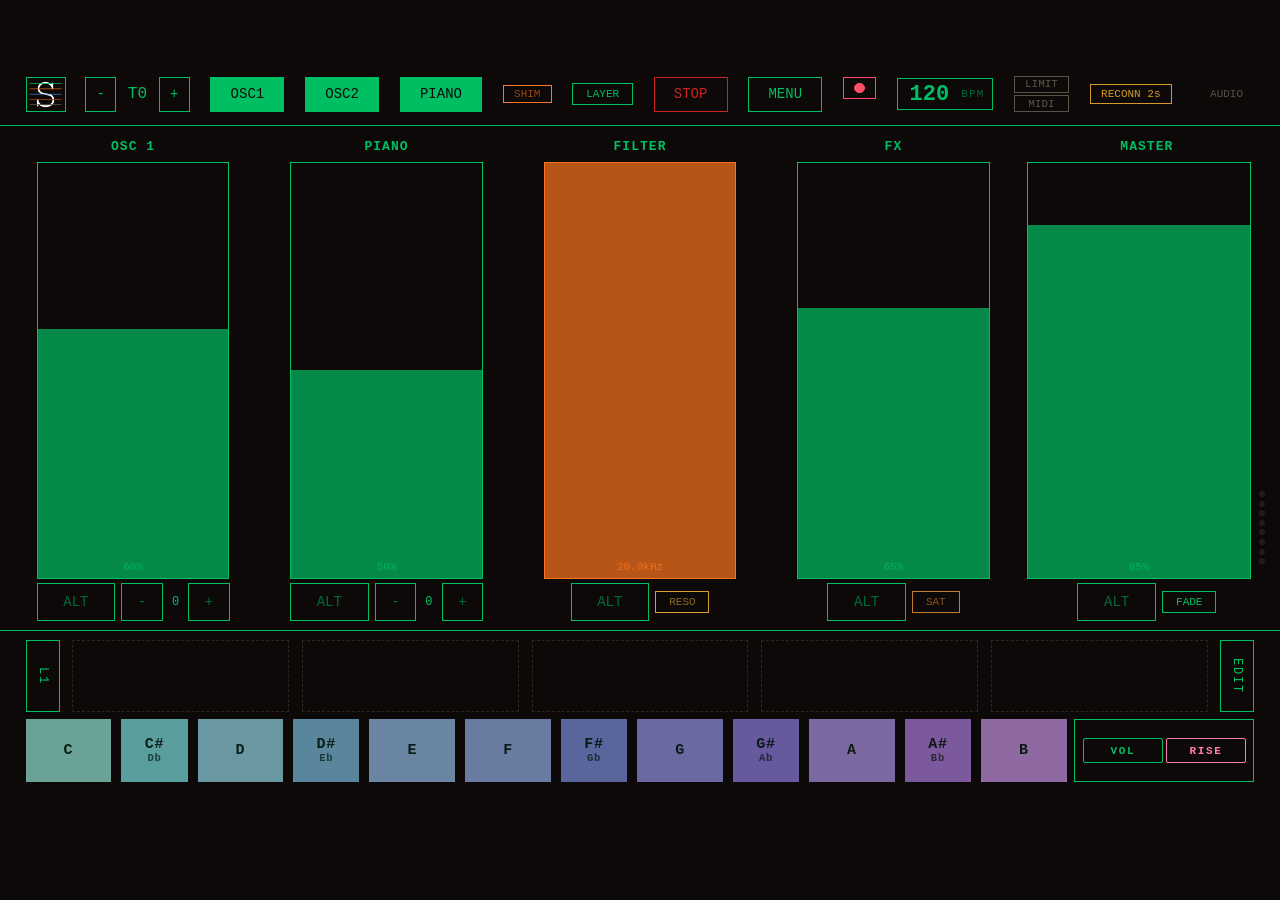
==== commit 42b21bb7: "WS reconnect hardening + audio-engine liveness pip - script.js: replace fixed 2s reconnect with expo" ====
--- a/ui/index.html
+++ b/ui/index.html
@@ -13,7 +13,7 @@
     <link rel="manifest" href="manifest.json">
     <link rel="apple-touch-icon" href="logo.png">
     <!-- Keep style.css and script.js cache-bust versions in sync -->
-    <link rel="stylesheet" href="style.css?v=177">
+    <link rel="stylesheet" href="style.css?v=179">
 </head>
 <body>
     <div id="app">
@@ -50,6 +50,7 @@
                 <div id="midi-indicator">MIDI</div>
             </div>
             <div id="status-indicator" class="disconnected">DISC</div>
+            <div id="audio-indicator" title="Audio engine liveness">AUDIO</div>
             <div id="output-menu" class="hidden"></div>
         </div>
 
@@ -1702,6 +1703,6 @@
 
     </div>
 
-    <script src="script.js?v=164"></script>
+    <script src="script.js?v=166"></script>
 </body>
 </html>
--- a/ui/style.css
+++ b/ui/style.css
@@ -567,6 +567,37 @@
 #status-indicator.connected {
     border-color: var(--border-green);
     color: var(--text-green);
+}
+
+#status-indicator.reconnecting {
+    border-color: #d49a2a;
+    color: #d49a2a;
+    animation: status-pulse 1.4s ease-in-out infinite;
+}
+
+#audio-indicator {
+    font-size: clamp(8px, 1.5vw, 11px);
+    padding: 0.3vh 0.8vw;
+    border: 1px solid transparent;
+    color: var(--text-muted);
+    user-select: none;
+    margin-left: 0.5vw;
+}
+
+#audio-indicator.warn {
+    border-color: #d49a2a;
+    color: #d49a2a;
+}
+
+#audio-indicator.down {
+    border-color: #cc2222;
+    color: #cc2222;
+    animation: status-pulse 0.8s ease-in-out infinite;
+}
+
+@keyframes status-pulse {
+    0%, 100% { opacity: 1.0; }
+    50% { opacity: 0.45; }
 }
 
 #output-menu {
@@ -2406,7 +2437,8 @@
 
 /* In learn mode, faders pulse orange border */
 .midi-learn-active .fader-track,
-.midi-learn-active .macro-slot {
+.midi-learn-active .macro-slot,
+.midi-learn-active .preset-btn {
     cursor: crosshair;
     border-color: var(--border-orange) !important;
     outline: 1px dashed var(--text-orange, #ff751f);
@@ -2414,8 +2446,25 @@
 }
 
 .midi-learn-active .fader-track:active,
-.midi-learn-active .macro-slot:active {
+.midi-learn-active .macro-slot:active,
+.midi-learn-active .preset-btn:active {
     background: rgba(255, 117, 31, 0.15);
+}
+
+/* CC indicator anchored inside preset buttons (top-right corner). */
+.preset-btn .cc-indicator {
+    position: absolute;
+    top: 2px;
+    right: 2px;
+    font-size: clamp(7px, 1.1vw, 9px);
+    color: var(--text-orange);
+    background: rgba(0, 0, 0, 0.55);
+    padding: 1px 3px;
+    border-radius: 2px;
+    display: flex;
+    align-items: center;
+    gap: 2px;
+    pointer-events: auto;
 }
 
 /* CC indicator on mapped faders */
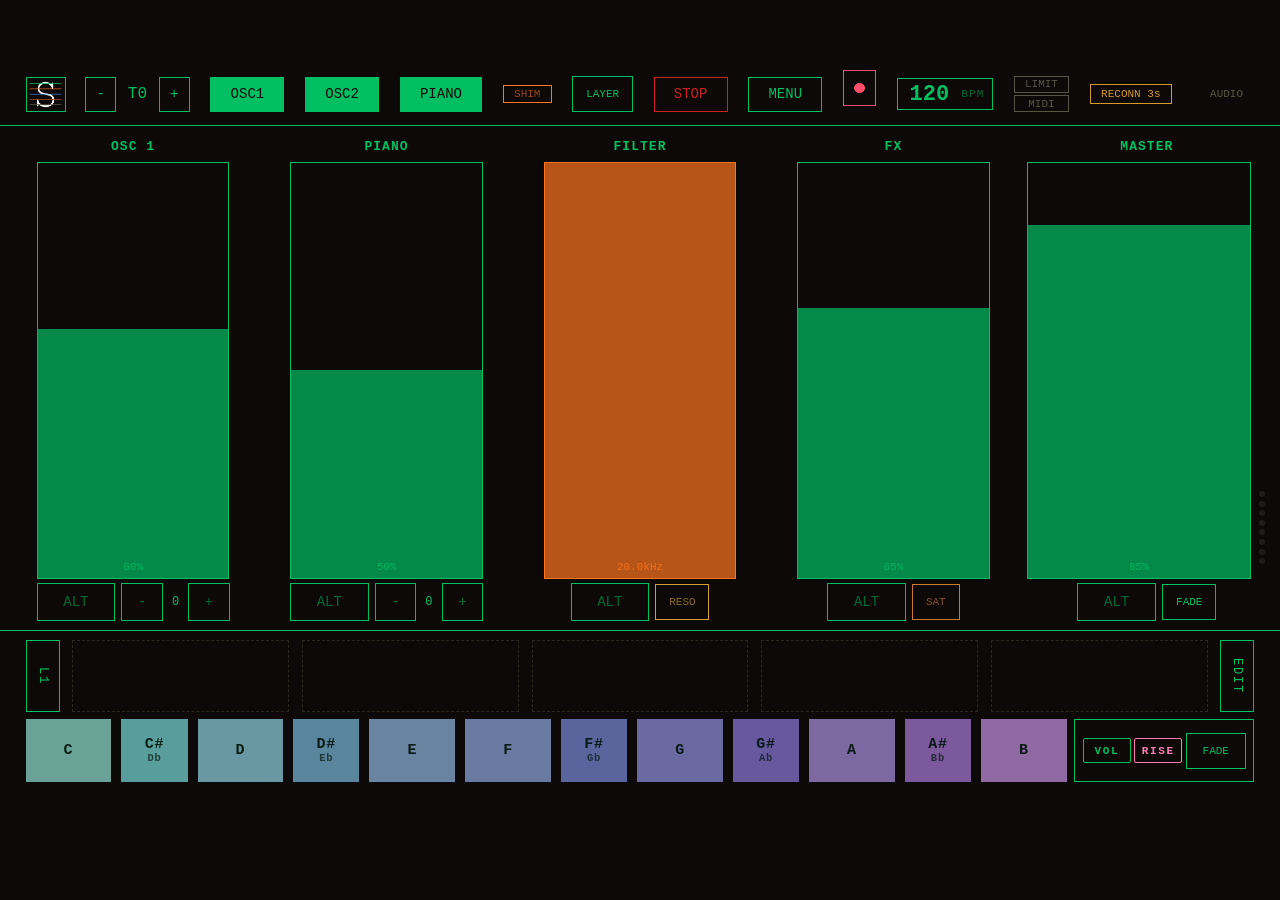
==== commit 871083ea: "Code Review #9 UI: reconnect-queue safety, dead controls revived, sync + sweep - Reconnect: flush qu" ====
--- a/ui/index.html
+++ b/ui/index.html
@@ -13,7 +13,7 @@
     <link rel="manifest" href="manifest.json">
     <link rel="apple-touch-icon" href="logo.png">
     <!-- Keep style.css and script.js cache-bust versions in sync -->
-    <link rel="stylesheet" href="style.css?v=179">
+    <link rel="stylesheet" href="style.css?v=180">
 </head>
 <body>
     <div id="app">
@@ -34,6 +34,7 @@
             </div>
             <button id="layer-btn" class="ctrl-btn ctrl-btn-sm">LAYER</button>
             <button id="panic-btn" class="ctrl-btn panic-btn">STOP</button>
+            <span id="xrun-badge" class="xrun-badge hidden" title="Audio dropouts — tap to dismiss"></span>
             <button id="menu-btn" class="ctrl-btn">MENU</button>
             <div id="record-box">
                 <button id="record-btn" class="ctrl-btn ctrl-btn-sm" title="Record master output">
@@ -214,6 +215,10 @@
                     <div class="pad-vol-buttons">
                         <button class="pad-mode-btn" data-mode="vol">VOL</button>
                         <button class="pad-mode-btn pad-rise-btn" data-mode="rise">RISE</button>
+                        <!-- Pad fade-out (server drone_fade) — restored; was
+                             accidentally dropped in the pad-sampler redesign
+                             while its JS/CSS/server handler all survived. -->
+                        <button id="pad-fade-btn" class="ctrl-btn ctrl-btn-sm">FADE</button>
                     </div>
                     <div class="pad-vol-view pad-vol-only">
                         <button class="pad-mode-back" data-back="vol" title="Back">×</button>
@@ -401,7 +406,7 @@
                                 <div class="setting-row setting-row-checkbox">
                                     <label class="setting-checkbox-label">
                                         <input type="checkbox" class="setting-checkbox" data-section="synth_pad" data-param="osc1_filter_enabled" checked>
-                                        <span>Use shared filter (LINK tab)</span>
+                                        <span>Use shared filter (bottom strip)</span>
                                     </label>
                                 </div>
                                 <div class="setting-row indep-filter-row" id="osc1-indep-filter" style="display:none">
@@ -498,7 +503,7 @@
                                 <div class="setting-row setting-row-checkbox">
                                     <label class="setting-checkbox-label">
                                         <input type="checkbox" class="setting-checkbox" data-section="synth_pad" data-param="osc2_filter_enabled" checked>
-                                        <span>Use shared filter (LINK tab)</span>
+                                        <span>Use shared filter (bottom strip)</span>
                                     </label>
                                 </div>
                                 <div class="setting-row indep-filter-row" id="osc2-indep-filter" style="display:none">
@@ -1627,9 +1632,9 @@
                         <div class="help-text">
                             <b>OSC 1</b> — Pad volume. ALT: OSC 2 volume.<br>
                             <b>PIANO/ORGAN</b> — Volume. ALT cycles: Tone (high cut) → Compressor/Leslie.<br>
-                            <b>FILTER</b> — Lowpass cutoff (standalone, no ALT).<br>
-                            <b>FX</b> — Reverb dry/wet. ALT: Shimmer volume.<br>
-                            <b>MASTER</b> — Master output volume.
+                            <b>FILTER</b> — Lowpass cutoff. ALT: Low cut.<br>
+                            <b>FX</b> — Reverb dry/wet. ALT cycles: Shimmer volume → Motion bus.<br>
+                            <b>MASTER</b> — Master output volume. ALT: Drive.
                         </div>
 
                         <div class="setting-section">PRESETS</div>
@@ -1637,14 +1642,15 @@
                             <b>Tap empty slot</b> — Save current settings.<br>
                             <b>Tap filled slot</b> — Load that preset.<br>
                             <b>Long-press filled slot</b> — Overwrite with current settings.<br>
-                            <b>Double-tap filled slot</b> — Shows X. Tap X to delete, tap elsewhere to cancel.
+                            <b>EDIT</b> — Then tap a slot for rename / rearrange / delete.
                         </div>
 
                         <div class="setting-section">MIDI LEARN</div>
                         <div class="help-text">
                             <b>Tap MIDI indicator</b> — Enter learn mode (shows "MAP").<br>
-                            <b>Tap a fader</b> — Select it for mapping.<br>
-                            <b>Turn a knob/slider</b> — Maps that CC to the selected fader.<br>
+                            <b>Tap a fader, macro slot, or preset slot</b> — Select it for mapping.<br>
+                            <b>Turn a knob / press a switch</b> — Maps that CC to the selection.
+                            Preset slots fire on press (footswitch scene advance).<br>
                             <b>Tap MIDI again</b> — Exit learn mode.
                         </div>
 
@@ -1703,6 +1709,6 @@
 
     </div>
 
-    <script src="script.js?v=166"></script>
+    <script src="script.js?v=180"></script>
 </body>
 </html>
--- a/ui/style.css
+++ b/ui/style.css
@@ -182,8 +182,21 @@
 .ctrl-btn-sm {
     font-size: clamp(8px, 1.6vw, 11px);
     padding: 0.4vh 1vw;
-    min-width: 2em;
-    min-height: 2em;
+    /* Mid-song controls (FADE/SHIM/FRZ/…) — keep the visual footprint
+       compact but give fingers a real target. 2em at 11px was ~22px;
+       36px min + an invisible expanded hit area gets close to the 44pt
+       guideline without redesigning the top bar. */
+    min-width: 36px;
+    min-height: 36px;
+    position: relative;
+}
+
+/* Invisible extended hit area — taps just outside the visible button
+   still land on it. */
+.ctrl-btn-sm::after {
+    content: "";
+    position: absolute;
+    inset: -5px;
 }
 
 .ctrl-btn-sm.active {
@@ -194,17 +207,6 @@
 #freeze-btn.active {
     background: #4D9EFF;
     border-color: #4D9EFF;
-    color: var(--bg);
-}
-
-#drone-btn {
-    border-color: #B06EFF;
-    color: #6B3FA0;
-}
-
-#drone-btn.active {
-    background: #B06EFF;
-    border-color: #B06EFF;
     color: var(--bg);
 }
 
@@ -320,11 +322,6 @@
     color: var(--text-green-dim);
     letter-spacing: 0.1em;
 }
-#tap-btn.pulse {
-    background: var(--text-green);
-    color: var(--bg);
-}
-
 /* ═══ Record button + timer (top bar) ═══ */
 #record-box {
     display: flex;
@@ -491,6 +488,14 @@
 }
 .pad-slot:not(.loaded) button.clear { visibility: hidden; }
 .pad-slot button.clear:hover { border-color: #FF4D6A; color: #FF4D6A; }
+
+/* Armed destructive button (two-tap confirm — see armConfirmButton) */
+.arm-confirm {
+    background: #FF4D6A !important;
+    border-color: #FF4D6A !important;
+    color: var(--bg) !important;
+    font-size: 0.75em;
+}
 
 .sys-readout {
     display: flex;
@@ -943,29 +948,6 @@
     box-shadow: 0 0 8px var(--preset-color);
 }
 
-/* Delete confirm X */
-.preset-btn.delete-confirm {
-    opacity: 1.0;
-    border-style: dashed;
-    border-color: #cc2222;
-    background: transparent;
-}
-
-.preset-delete-x {
-    position: absolute;
-    top: 0;
-    left: 0;
-    right: 0;
-    bottom: 0;
-    display: flex;
-    align-items: center;
-    justify-content: center;
-    font-family: var(--font);
-    font-size: clamp(14px, 3vw, 22px);
-    color: #cc2222;
-    cursor: pointer;
-}
-
 /* Save flash animation */
 .preset-btn.just-saved {
     animation: preset-flash 0.6s ease-out;
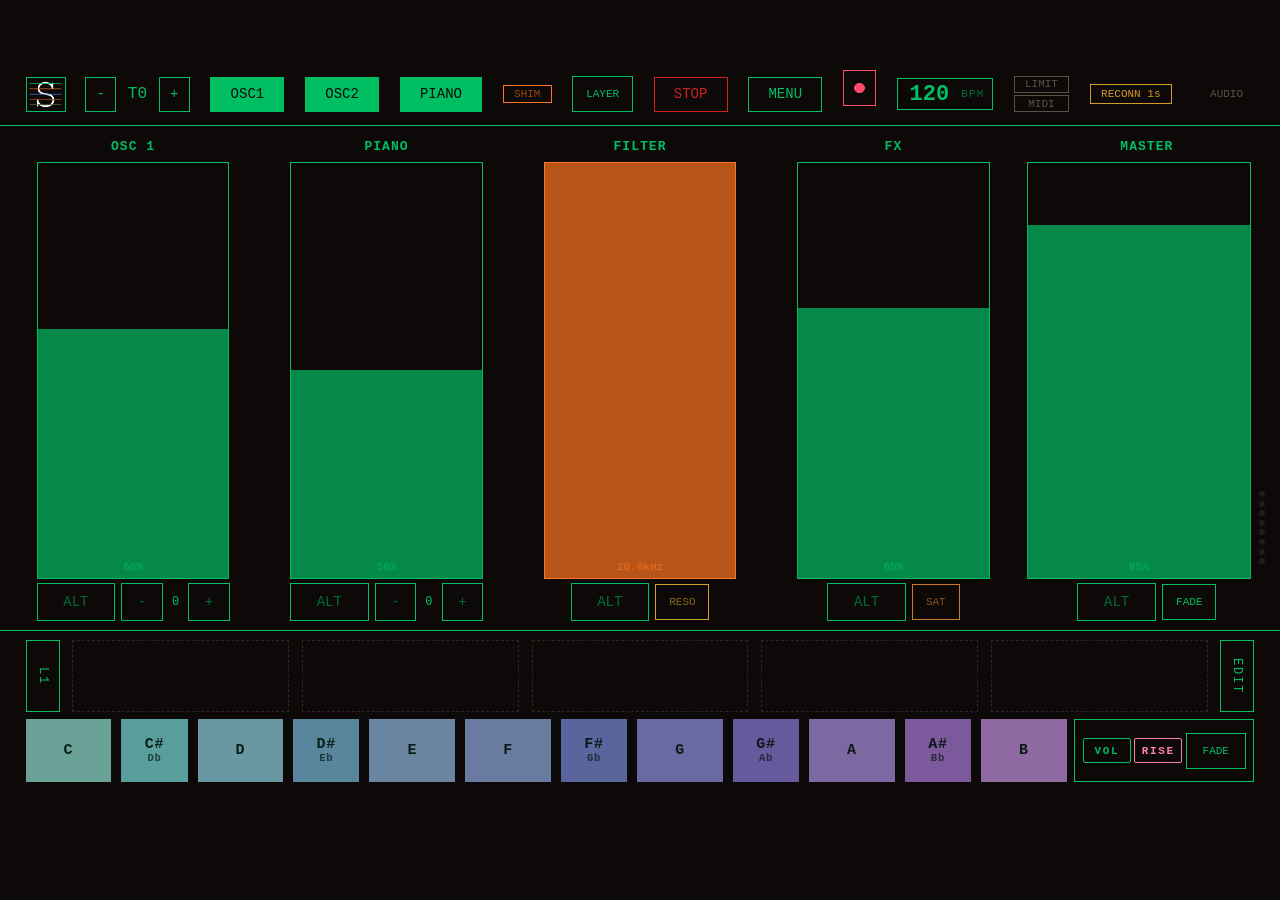
==== commit f44f8c20: "LINK no longer mirrors pan; unison pinned to 3 on small-Pi - LINK/MIRROR machinery deliberately twin" ====
--- a/ui/index.html
+++ b/ui/index.html
@@ -13,7 +13,7 @@
     <link rel="manifest" href="manifest.json">
     <link rel="apple-touch-icon" href="logo.png">
     <!-- Keep style.css and script.js cache-bust versions in sync -->
-    <link rel="stylesheet" href="style.css?v=180">
+    <link rel="stylesheet" href="style.css?v=181">
 </head>
 <body>
     <div id="app">
@@ -1709,6 +1709,6 @@
 
     </div>
 
-    <script src="script.js?v=180"></script>
+    <script src="script.js?v=181"></script>
 </body>
 </html>
--- a/ui/style.css
+++ b/ui/style.css
@@ -2181,6 +2181,12 @@
     cursor: pointer;
 }
 
+/* Backend-pinned controls (e.g. unison_voices on the small-Pi profile). */
+.setting-slider:disabled {
+    opacity: 0.35;
+    cursor: not-allowed;
+}
+
 /* Bipolar sliders (pan, offset_ms): visible center-tick so 0 is a marked
  * detent. The tick is a 2px column at 50% of the track width. */
 .setting-slider[data-param$="_pan"],
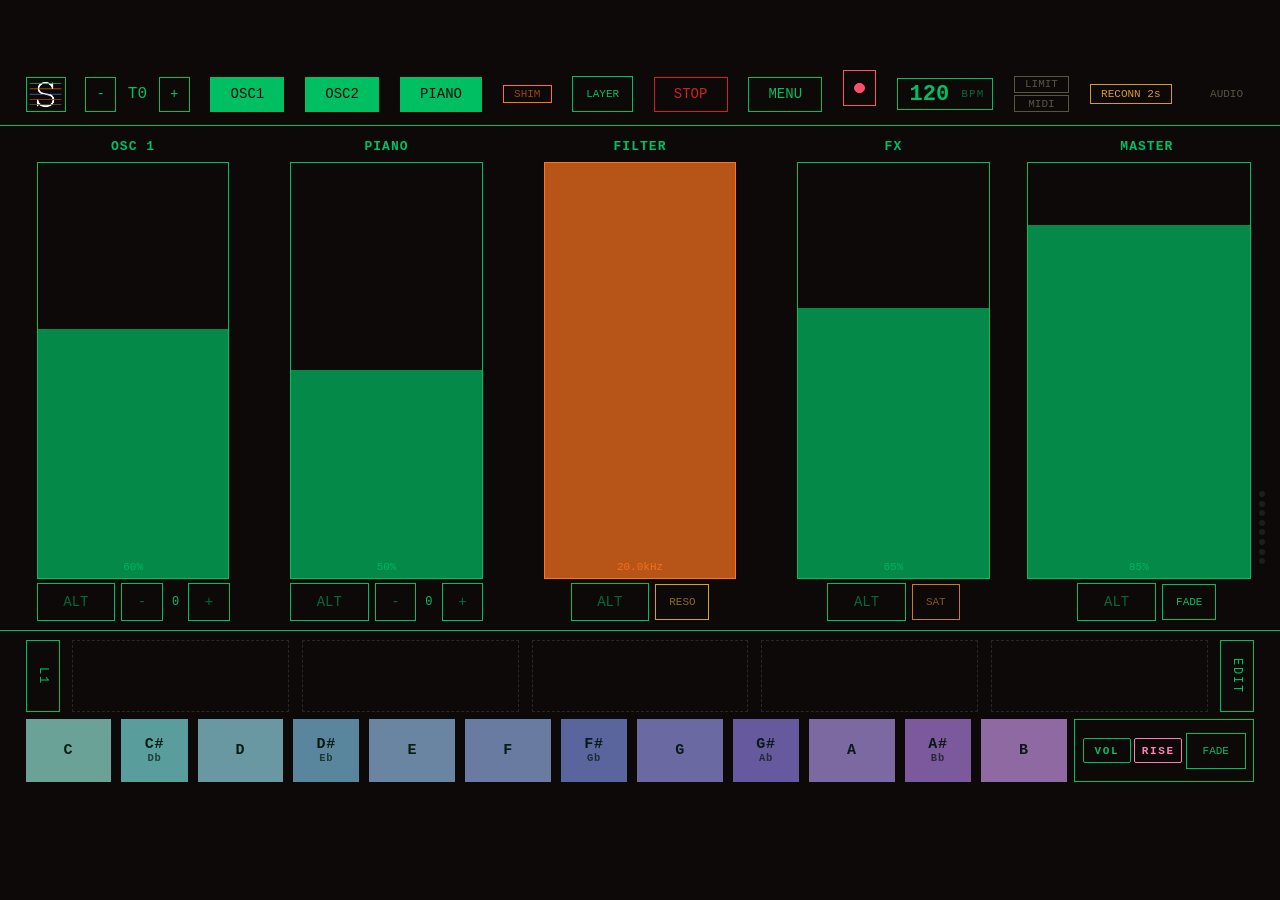
==== commit d0142f0b: "UI: finger outranks network — ack-fight fix + universal drag guard Root cause of ADSR knob glitch: s" ====
--- a/ui/index.html
+++ b/ui/index.html
@@ -13,7 +13,7 @@
     <link rel="manifest" href="manifest.json">
     <link rel="apple-touch-icon" href="logo.png">
     <!-- Keep style.css and script.js cache-bust versions in sync -->
-    <link rel="stylesheet" href="style.css?v=181">
+    <link rel="stylesheet" href="style.css?v=182">
 </head>
 <body>
     <div id="app">
@@ -1709,6 +1709,6 @@
 
     </div>
 
-    <script src="script.js?v=181"></script>
+    <script src="script.js?v=182"></script>
 </body>
 </html>
